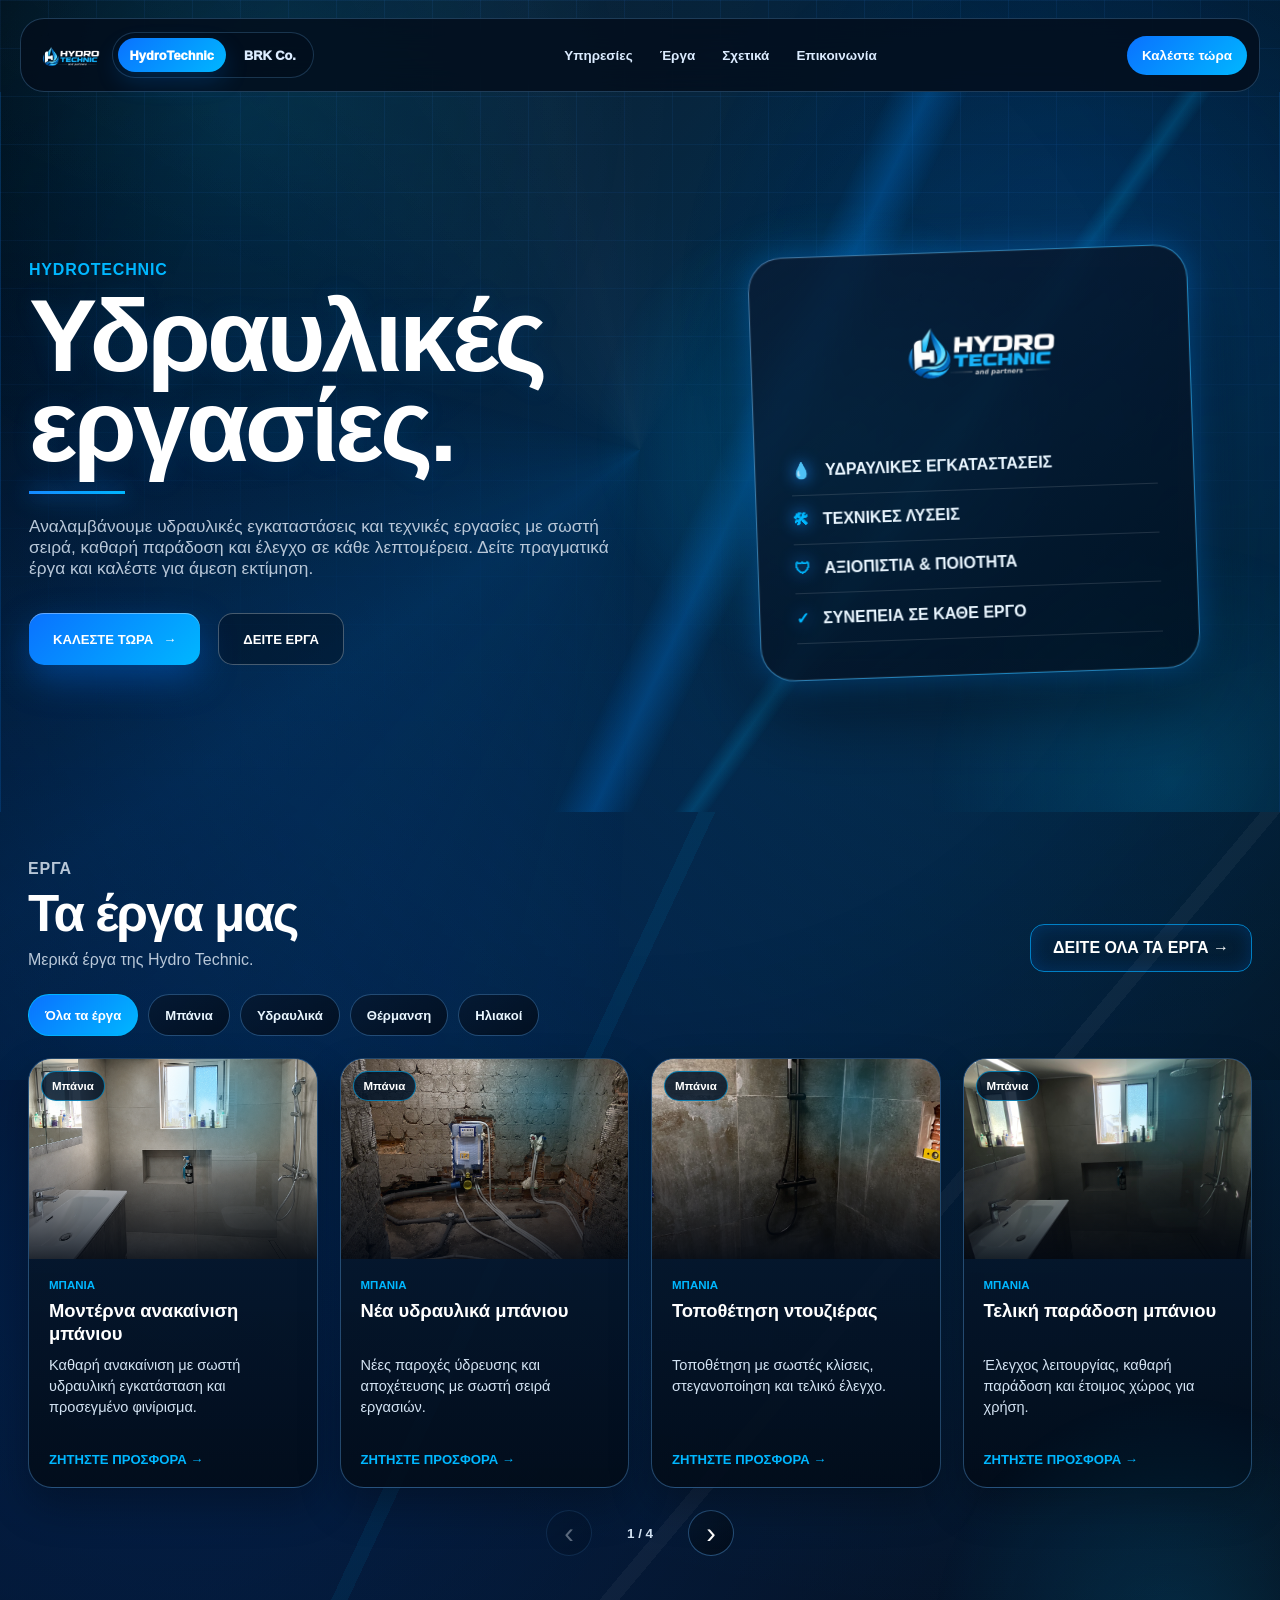
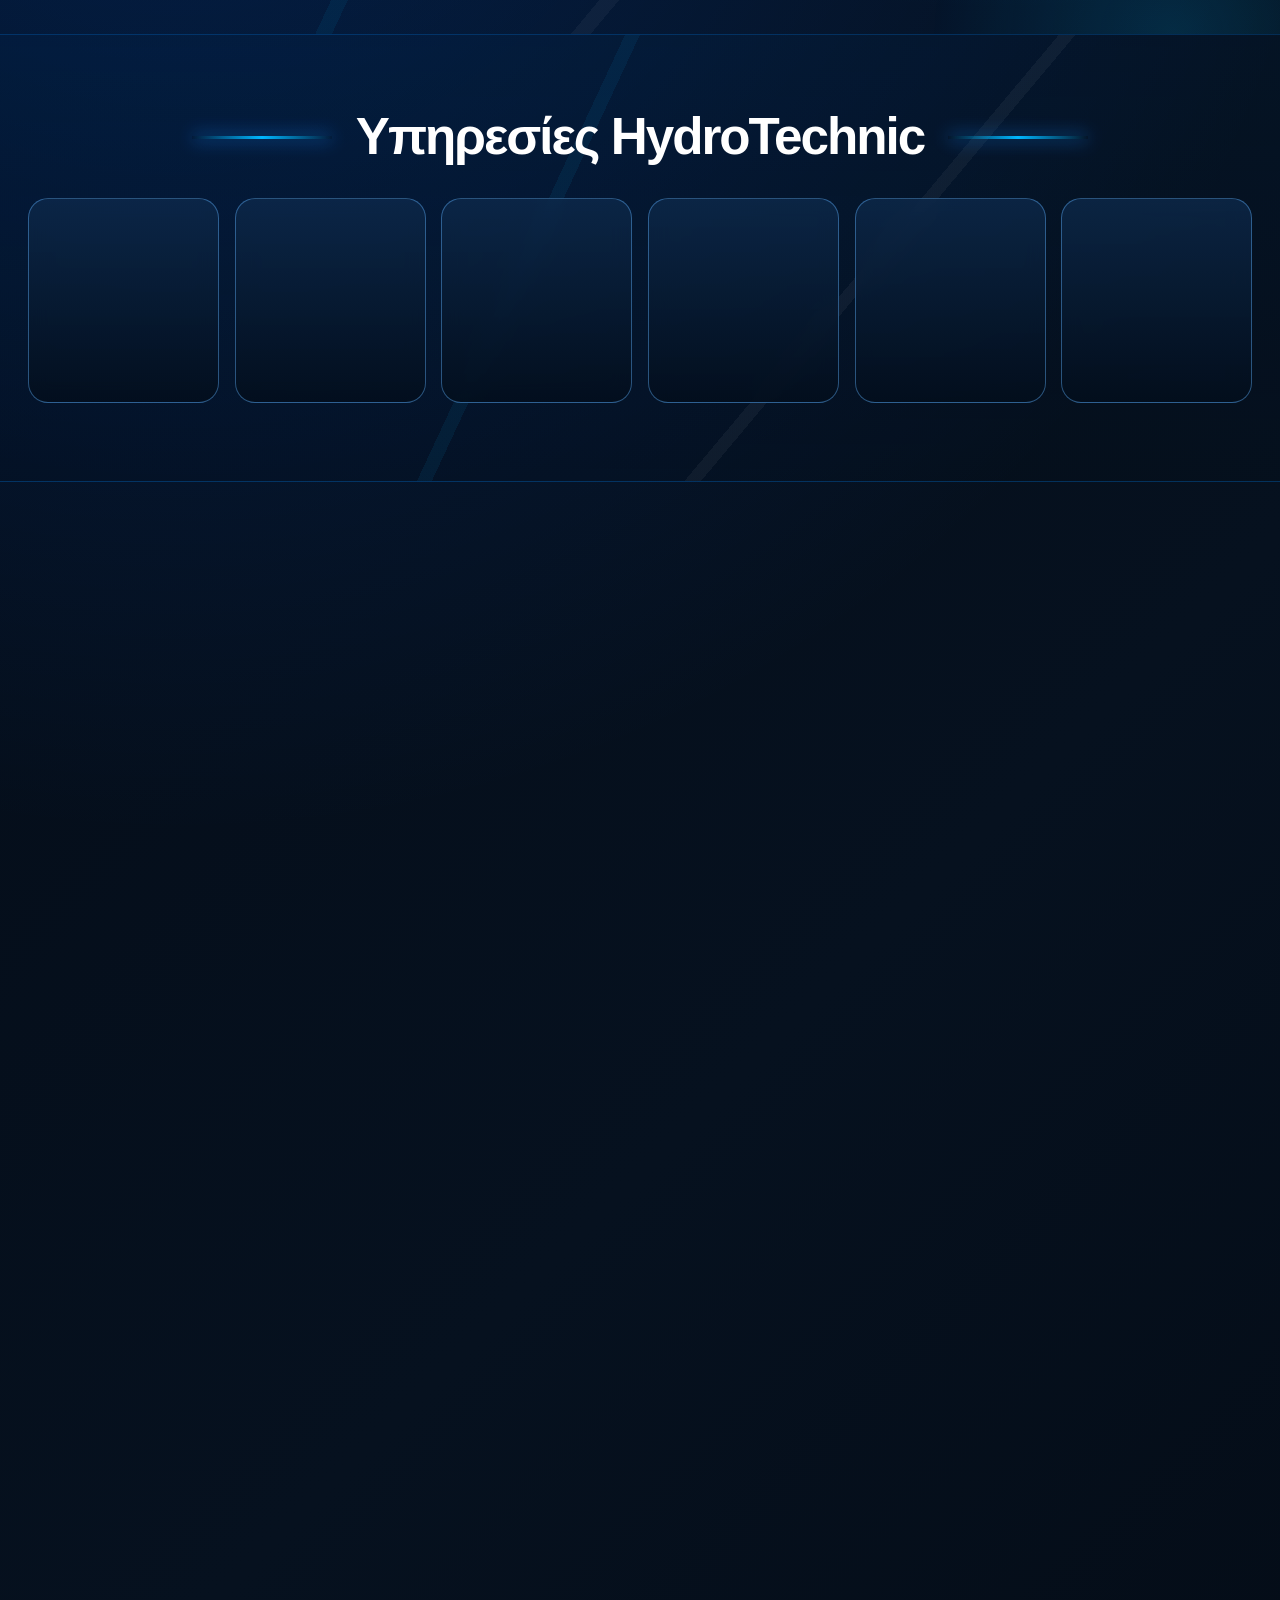
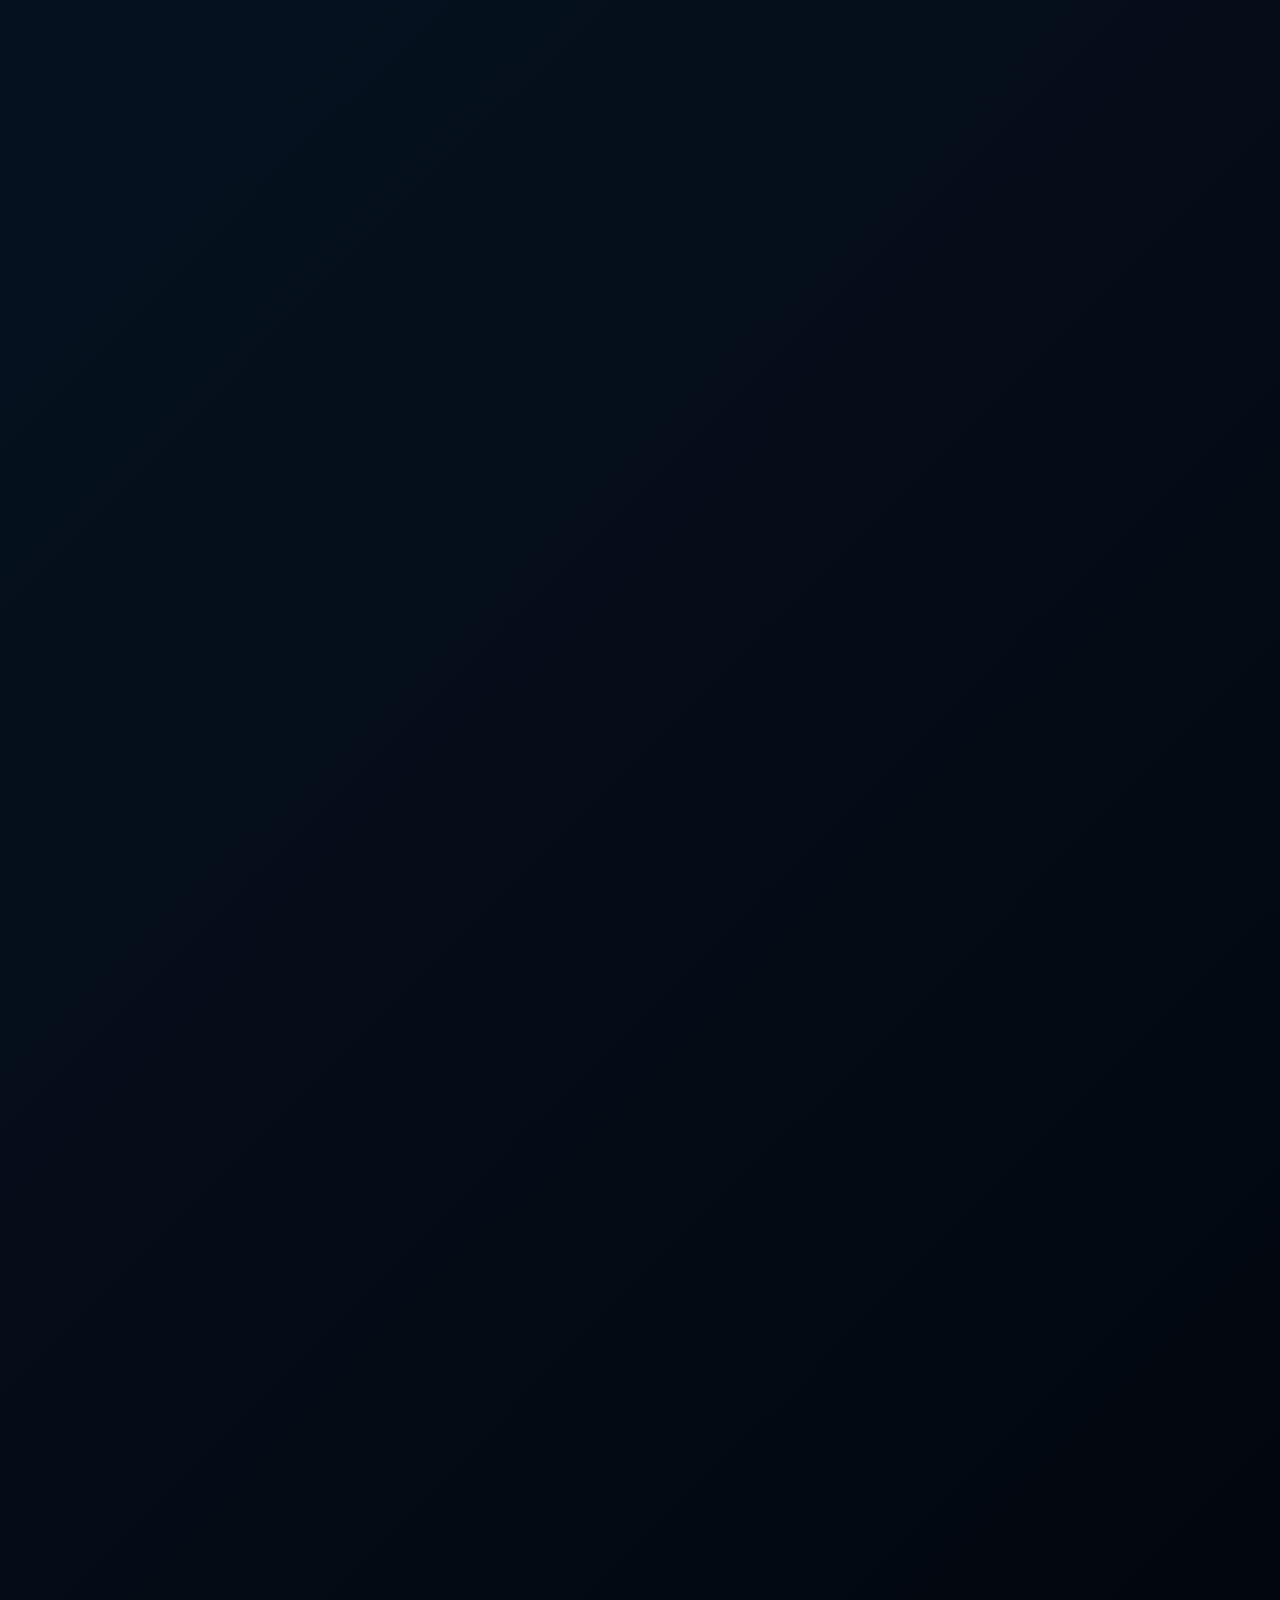
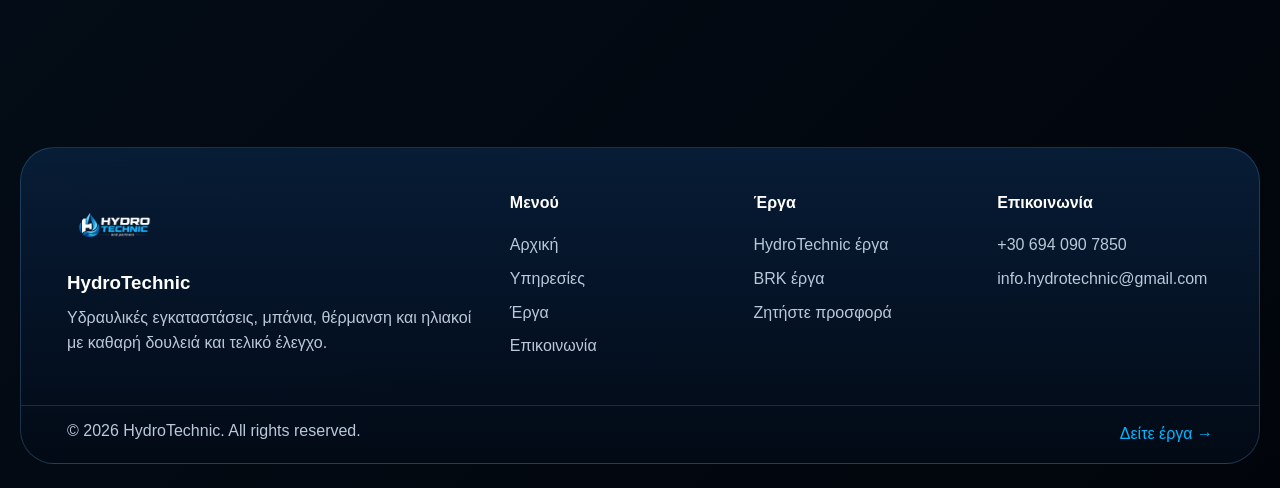
==== index.html @ ca029d76 "Update index.html" ====
<!DOCTYPE html>
<html lang="el">
<head>
  <meta charset="UTF-8" />
  <meta name="viewport" content="width=device-width, initial-scale=1.0" />
  <meta name="theme-color" content="#020812" />
  <title>HydroTechnic</title>
  <meta name="description" content="HydroTechnic - επαγγελματικές υδραυλικές εργασίες, ανακαινίσεις μπάνιου, θέρμανση και ηλιακοί με καθαρή δουλειά, συνέπεια και άμεση επικοινωνία." />
  <link rel="preload" href="assets/hydrotechnic-logo-transparent.png" as="image" />
  <link rel="preload" href="assets/brk-construction-logo-transparent.png" as="image" />
  <link rel="stylesheet" href="styles.css" />
</head>
<body>

  <a href="#home" class="skip-link">Μετάβαση στο περιεχόμενο</a>

  <header class="clean-header">
    <div class="brand-duo" aria-label="Επιλογή εταιρείας">
      <img src="assets/hydrotechnic-logo-transparent.png" alt="HydroTechnic logo" />
      <div class="brand-duo-options">
        <a class="brand-duo-option active" href="index.html#home">HydroTechnic</a>
        <a class="brand-duo-option" href="brk.html#brk-home">BRK Co.</a>
      </div>
    </div>
    <button class="clean-burger" type="button" aria-label="Άνοιγμα μενού" aria-expanded="false">
      <span></span>
      <span></span>
      <span></span>
    </button>
    <nav class="clean-nav">
      <a href="index.html#services">Υπηρεσίες</a>
      <a href="hydrotechnic-projects.html">Έργα</a>
      <a href="index.html#about">Σχετικά</a>
      <a href="index.html#contact">Επικοινωνία</a>
    </nav>
    <a class="clean-call" href="tel:+306940907850">Καλέστε τώρα</a>
  </header>

  <main>

    <section id="home" class="hero section-shell reveal">
      <div class="hero-bg-lines"></div>
      <div class="hero-left">
        <p class="small-title">HYDROTECHNIC</p>
        <h1>Υδραυλικές εργασίες.</h1>
        <div class="blue-line"></div>
        <p class="hero-text">
          Αναλαμβάνουμε υδραυλικές εγκαταστάσεις και τεχνικές εργασίες με σωστή σειρά, καθαρή παράδοση και έλεγχο σε κάθε λεπτομέρεια.
          Δείτε πραγματικά έργα και καλέστε για άμεση εκτίμηση.
        </p>

        <div class="hero-actions">
          <a href="tel:+306940907850" class="btn primary">Καλέστε τώρα <span>→</span></a>
          <a href="#projects" class="btn secondary">Δείτε έργα</a>
        </div>
      </div>

      <div class="hero-right">
        <div class="glass-card hero-card tilt">
          <img src="assets/hydrotechnic-logo-transparent.png" alt="HydroTechnic logo" />
          <ul>
            <li><span>💧</span> Υδραυλικές εγκαταστάσεις</li>
            <li><span>🛠</span> Τεχνικές λύσεις</li>
            <li><span>🛡</span> Αξιοπιστία & ποιότητα</li>
            <li><span>✓</span> Συνέπεια σε κάθε έργο</li>
          </ul>
        </div>
      </div>
    </section>

    <section id="projects" class="projects section-shell reveal">
<div class="clean-projects" data-mode="home">
      <div class="section-head">
        <div>
          <p class="small-title">ΕΡΓΑ</p>
          <h2>Τα έργα μας</h2>
          <p>Μερικά έργα της Hydro Technic.</p>
        </div>
        <a href="hydrotechnic-projects.html" class="outline-btn">Δείτε όλα τα έργα →</a>
      </div>
      <div class="clean-filters"><button class="clean-filter active" type="button" data-filter="all">Όλα τα έργα</button>
<button class="clean-filter" type="button" data-filter="bathrooms">Μπάνια</button>
<button class="clean-filter" type="button" data-filter="plumbing">Υδραυλικά</button>
<button class="clean-filter" type="button" data-filter="heating">Θέρμανση</button>
<button class="clean-filter" type="button" data-filter="solar">Ηλιακοί</button></div>
      <div class="clean-grid clean-home-grid">
        <article class="clean-card" data-category="bathrooms">
      <div class="clean-img bathroom">
              <img src="hdbu7.png" alt="Μπάνια έργο 1" loading="lazy" onerror="this.remove();">
              <span>Μπάνια</span>
            </div>
      <div class="clean-card-body">
        <p>Μπάνια</p>
        <h3>Μοντέρνα ανακαίνιση μπάνιου</h3>
        <span>Καθαρή ανακαίνιση με σωστή υδραυλική εγκατάσταση και προσεγμένο φινίρισμα.</span>
        <a href="index.html#contact">Ζητήστε προσφορά →</a>
      </div>
    </article>
<article class="clean-card" data-category="bathrooms">
      <div class="clean-img bathroom">
              <img src="IMG_8660.png" alt="Μπάνια έργο 2" loading="lazy" onerror="this.remove();">
              <span>Μπάνια</span>
            </div>
      <div class="clean-card-body">
        <p>Μπάνια</p>
        <h3>Νέα υδραυλικά μπάνιου</h3>
        <span>Νέες παροχές ύδρευσης και αποχέτευσης με σωστή σειρά εργασιών.</span>
        <a href="index.html#contact">Ζητήστε προσφορά →</a>
      </div>
    </article>
<article class="clean-card" data-category="bathrooms">
      <div class="clean-img bathroom">
              <img src="IMG_8923.png" alt="Μπάνια έργο 3" loading="lazy" onerror="this.remove();">
              <span>Μπάνια</span>
            </div>
      <div class="clean-card-body">
        <p>Μπάνια</p>
        <h3>Τοποθέτηση ντουζιέρας</h3>
        <span>Τοποθέτηση με σωστές κλίσεις, στεγανοποίηση και τελικό έλεγχο.</span>
        <a href="index.html#contact">Ζητήστε προσφορά →</a>
      </div>
    </article>
<article class="clean-card" data-category="bathrooms">
      <div class="clean-img bathroom">
              <img src="IMG_7709 (1).png" alt="Μπάνια έργο 4" loading="lazy" onerror="this.remove();">
              <span>Μπάνια</span>
            </div>
      <div class="clean-card-body">
        <p>Μπάνια</p>
        <h3>Τελική παράδοση μπάνιου</h3>
        <span>Έλεγχος λειτουργίας, καθαρή παράδοση και έτοιμος χώρος για χρήση.</span>
        <a href="index.html#contact">Ζητήστε προσφορά →</a>
      </div>
    </article>
<article class="clean-card" data-category="plumbing">
      <div class="clean-img pipes">
              <img src="pinaka1.png" alt="Υδραυλικά έργο 1" loading="lazy" onerror="this.remove();">
              <span>Υδραυλικά</span>
            </div>
      <div class="clean-card-body">
        <p>Υδραυλικά</p>
        <h3>Πίνακας ύδρευσης</h3>
        <span>Οργανωμένος πίνακας για εύκολο έλεγχο και σωστή διανομή.</span>
        <a href="index.html#contact">Ζητήστε προσφορά →</a>
      </div>
    </article>
<article class="clean-card" data-category="plumbing">
      <div class="clean-img pipes">
              <img src="fg.png" alt="Υδραυλικά έργο 2" loading="lazy" onerror="this.remove();">
              <span>Υδραυλικά</span>
            </div>
      <div class="clean-card-body">
        <p>Υδραυλικά</p>
        <h3>Εγκατάσταση δικτύου ύδρευσης</h3>
        <span>Πλήρες δίκτυο ύδρευσης με καθαρές διαδρομές και έλεγχο στεγανότητας.</span>
        <a href="index.html#contact">Ζητήστε προσφορά →</a>
      </div>
    </article>
<article class="clean-card" data-category="plumbing">
      <div class="clean-img pipes">
              <img src="IMG_5382.png" alt="Υδραυλικά έργο 3" loading="lazy" onerror="this.remove();">
              <span>Υδραυλικά</span>
            </div>
      <div class="clean-card-body">
        <p>Υδραυλικά</p>
        <h3>Νέα παροχή κουζίνας</h3>
        <span>Νέα παροχή νερού και αποχέτευσης για κουζίνα.</span>
        <a href="index.html#contact">Ζητήστε προσφορά →</a>
      </div>
    </article>
<article class="clean-card" data-category="plumbing">
      <div class="clean-img pipes">
              <img src="IMG_3095.jpeg" alt="Υδραυλικά έργο 4" loading="lazy" onerror="this.remove();">
              <span>Υδραυλικά</span>
            </div>
      <div class="clean-card-body">
        <p>Υδραυλικά</p>
        <h3>Συλλέκτης ύδρευσης</h3>
        <span>Τοποθέτηση συλλέκτη για καλύτερη οργάνωση γραμμών.</span>
        <a href="index.html#contact">Ζητήστε προσφορά →</a>
      </div>
    </article>
<article class="clean-card" data-category="heating">
      <div class="clean-img heating">
              <img src="kalorifer.png" alt="Θέρμανση έργο 1" loading="lazy" onerror="this.remove();">
              <span>Θέρμανση</span>
            </div>
      <div class="clean-card-body">
        <p>Θέρμανση</p>
        <h3>Εγκατάσταση θέρμανσης</h3>
        <span>Οργάνωση γραμμών θέρμανσης με σωστή πίεση και τελικό έλεγχο.</span>
        <a href="index.html#contact">Ζητήστε προσφορά →</a>
      </div>
    </article>
<article class="clean-card" data-category="heating">
      <div class="clean-img heating">
              <img src="gg.png" alt="Θέρμανση έργο 2" loading="lazy" onerror="this.remove();">
              <span>Θέρμανση</span>
            </div>
      <div class="clean-card-body">
        <p>Θέρμανση</p>
        <h3>Τοποθέτηση καλοριφέρ</h3>
        <span>Τοποθέτηση και σύνδεση σώματος με καθαρή εργασία.</span>
        <a href="index.html#contact">Ζητήστε προσφορά →</a>
      </div>
    </article>
<article class="clean-card" data-category="heating">
      <div class="clean-img heating">
              <img src="IMG_3254.jpg" alt="Θέρμανση έργο 3" loading="lazy" onerror="this.remove();">
              <span>Θέρμανση</span>
            </div>
      <div class="clean-card-body">
        <p>Θέρμανση</p>
        <h3>Έλεγχος κυκλώματος θέρμανσης</h3>
        <span>Έλεγχος πίεσης και λειτουργίας για καλύτερη απόδοση.</span>
        <a href="index.html#contact">Ζητήστε προσφορά →</a>
      </div>
    </article>
<article class="clean-card" data-category="heating">
      <div class="clean-img heating">
              <img src="IMG_3093.png" alt="Θέρμανση έργο 4" loading="lazy" onerror="this.remove();">
              <span>Θέρμανση</span>
            </div>
      <div class="clean-card-body">
        <p>Θέρμανση</p>
        <h3>Νέες γραμμές θέρμανσης</h3>
        <span>Νέες γραμμές θέρμανσης με σωστή διαδρομή και ασφάλεια.</span>
        <a href="index.html#contact">Ζητήστε προσφορά →</a>
      </div>
    </article>
<article class="clean-card" data-category="solar">
      <div class="clean-img solar">
              <img src="IMG_8885.png" alt="Ηλιακοί έργο 1" loading="lazy" onerror="this.remove();">
              <span>Ηλιακοί</span>
            </div>
      <div class="clean-card-body">
        <p>Ηλιακοί</p>
        <h3>Τοποθέτηση ηλιακού</h3>
        <span>Τοποθέτηση ηλιακού θερμοσίφωνα με σωστή σύνδεση και μόνωση.</span>
        <a href="index.html#contact">Ζητήστε προσφορά →</a>
      </div>
    </article>
<article class="clean-card" data-category="solar">
      <div class="clean-img solar">
              <img src="IMG_20260601_122658.png" alt="Ηλιακοί έργο 2" loading="lazy" onerror="this.remove();">
              <span>Ηλιακοί</span>
            </div>
      <div class="clean-card-body">
        <p>Ηλιακοί</p>
        <h3>Σύνδεση ηλιακού θερμοσίφωνα</h3>
        <span>Σύνδεση ζεστού και κρύου νερού με έλεγχο λειτουργίας.</span>
        <a href="index.html#contact">Ζητήστε προσφορά →</a>
      </div>
    </article>
<article class="clean-card" data-category="solar">
      <div class="clean-img solar">
              <img src="173858657217187.jpg" alt="Ηλιακοί έργο 3" loading="lazy" onerror="this.remove();">
              <span>Ηλιακοί</span>
            </div>
      <div class="clean-card-body">
        <p>Ηλιακοί</p>
        <h3>Συντήρηση ηλιακού</h3>
        <span>Συντήρηση, έλεγχος βαλβίδων και σωστή λειτουργία.</span>
        <a href="index.html#contact">Ζητήστε προσφορά →</a>
      </div>
    </article>
<article class="clean-card" data-category="solar">
      <div class="clean-img solar">
              <img src="IMG_8577.png" alt="Ηλιακοί έργο 4" loading="lazy" onerror="this.remove();">
              <span>Ηλιακοί</span>
            </div>
      <div class="clean-card-body">
        <p>Ηλιακοί</p>
        <h3>Μόνωση γραμμών ηλιακού</h3>
        <span>Προστασία σωληνώσεων με μόνωση για καλύτερη απόδοση.</span>
        <a href="index.html#contact">Ζητήστε προσφορά →</a>
      </div>
    </article>
      </div>
      <div class="clean-slider-controls">
        <button class="clean-slide-btn clean-prev" type="button" aria-label="Προηγούμενο έργο">‹</button>
        <span class="clean-slide-status">1 / 1</span>
        <button class="clean-slide-btn clean-next" type="button" aria-label="Επόμενο έργο">›</button>
      </div>
    
      <div class="home-slider-controls">
        <button class="home-slide-btn home-prev" type="button" aria-label="Προηγούμενα έργα">‹</button>
        <span class="home-slide-status">1 / 1</span>
        <button class="home-slide-btn home-next" type="button" aria-label="Επόμενα έργα">›</button>
      </div>
</div>
    </section>

    <section id="services" class="services section-shell reveal">
      <div class="center-head">
        <span></span>
        <h2>Υπηρεσίες HydroTechnic</h2>
        <span></span>
      </div>

      <div class="service-grid">
        <div class="service-card tilt">
          <div class="icon">🚰</div>
          <h3>Υδραυλικές Εγκαταστάσεις</h3>
          <p>Αξιόπιστες λύσεις για κάθε υδραυλική ανάγκη.</p>
        </div>
        <div class="service-card tilt">
          <div class="icon">🚿</div>
          <h3>Ανακαινίσεις Μπάνιου</h3>
          <p>Σύγχρονος σχεδιασμός και λειτουργικότητα.</p>
        </div>
        <div class="service-card tilt">
          <div class="icon">🔧</div>
          <h3>Εγκαταστάσεις Ύδρευσης</h3>
          <p>Ολοκληρωμένα δίκτυα ύδρευσης και πιέσεως.</p>
        </div>
        <div class="service-card tilt">
          <div class="icon">♨</div>
          <h3>Συστήματα Θέρμανσης</h3>
          <p>Αποδοτικά συστήματα για άνεση και οικονομία.</p>
        </div>
        <div class="service-card tilt">
          <div class="icon">☀</div>
          <h3>Ηλιακοί Θερμοσίφωνες</h3>
          <p>Οικονομία ενέργειας και σωστή εγκατάσταση.</p>
        </div>
        <div class="service-card tilt">
          <div class="icon">⚙</div>
          <h3>Τεχνικά Έργα</h3>
          <p>Τεχνικές λύσεις με εμπειρία και τεχνογνωσία.</p>
        </div>
      </div>
    </section>

    <section class="pro-process section-shell reveal">
      <div class="section-head">
        <div>
          <p class="small-title">ΜΕΘΟΔΟΣ HYDROTECHNIC</p>
          <h2>Καθαρή διαδικασία από την αυτοψία μέχρι την παράδοση.</h2>
          <p>Ο πελάτης βλέπει ότι υπάρχει πλάνο, όχι απλά μια πρόχειρη τεχνική εργασία.</p>
        </div>
      </div>

      <div class="pro-steps">
        <article>
          <strong>01</strong>
          <h3>Αυτοψία</h3>
          <p>Έλεγχος χώρου, παροχών, αποχέτευσης, πιέσεων και πραγματικών τεχνικών αναγκών.</p>
        </article>
        <article>
          <strong>02</strong>
          <h3>Πλάνο εργασίας</h3>
          <p>Σειρά εργασιών, υλικά, χρόνος εκτέλεσης και σημεία που θέλουν προσοχή.</p>
        </article>
        <article>
          <strong>03</strong>
          <h3>Εκτέλεση</h3>
          <p>Καθαρή εγκατάσταση με έλεγχο στεγανότητας και σωστή τεχνική εφαρμογή.</p>
        </article>
        <article>
          <strong>04</strong>
          <h3>Παράδοση</h3>
          <p>Τελικός έλεγχος, φωτογραφίες έργου και ξεκάθαρη ενημέρωση στον πελάτη.</p>
        </article>
      </div>
    </section>

    <section class="trust-strip section-shell reveal" aria-label="Πλεονεκτήματα HydroTechnic">
      <div><span>24h</span><p>Άμεση επικοινωνία</p></div>
      <div><span>100%</span><p>Καθαρή παρουσίαση έργου</p></div>
      <div><span>✓</span><p>Έλεγχος πριν την παράδοση</p></div>
      <div><span>PRO</span><p>Επαγγελματική εικόνα</p></div>
    </section>

    <section class="brk-quality section-shell reveal" id="brk-faq">
      <div class="quality-panel">
        <div>
          <p class="small-title">HYDROTECHNIC STANDARD</p>
          <h3>Σωστή υδραυλική εργασία από την πρώτη αυτοψία μέχρι την τελική παράδοση.</h3>
          <p>
            Η Hydrotechnic αναλαμβάνει υδραυλικές εγκαταστάσεις, επισκευές, ανακαινίσεις μπάνιου
            και τεχνικές λύσεις με καθαρή διαδικασία, σωστή επιλογή υλικών και προσεγμένη εκτέλεση.
          </p>
        </div>
  
        <div class="quality-list">
          <span>Αυτοψία χώρου</span>
          <span>Καθαρή τεχνική λύση</span>
          <span>Αξιόπιστα υλικά</span>
          <span>Έλεγχος λειτουργίας</span>
        </div>
        
          </div>
        
          <div class="brk-faq-wrapper">
            <div class="brk-section-head">
              <span>Q&A</span>
              <h2>ΣΥΧΝΕΣ ΕΡΩΤΗΣΕΙΣ</h2>
              <p>
                Βασικές απαντήσεις για υδραυλικές εργασίες, βλάβες, εγκαταστάσεις,
                ανακαινίσεις μπάνιου, θερμοσίφωνες, ηλιακά και προσφορές.
              </p>
            </div>
        <div class="brk-faq-grid">
        
          <details class="brk-faq-item" open>
            <summary>Αναλαμβάνετε υδραυλικές εγκαταστάσεις από την αρχή;</summary>
            <p>
              Ναι, αναλαμβάνουμε ολοκληρωμένες υδραυλικές εγκαταστάσεις σε κατοικίες,
              επαγγελματικούς χώρους και ανακαινίσεις, από τον σχεδιασμό του δικτύου
              μέχρι την τελική σύνδεση και τον έλεγχο λειτουργίας.
            </p>
          </details>
        
          <details class="brk-faq-item">
            <summary>Κάνετε επισκευές σε διαρροές και βλάβες;</summary>
            <p>
              Ναι, αναλαμβάνουμε επισκευές σε διαρροές, σωληνώσεις, μπαταρίες,
              καζανάκια, θερμοσίφωνες και υδραυλικά σημεία που παρουσιάζουν πρόβλημα.
              Πρώτα εντοπίζουμε την αιτία και μετά προτείνουμε τη σωστή λύση.
            </p>
          </details>
        
          <details class="brk-faq-item">
            <summary>Γίνεται πρώτα αυτοψία στον χώρο;</summary>
            <p>
              Ναι. Σε κάθε σοβαρή εργασία γίνεται αυτοψία, ώστε να δούμε την κατάσταση
              των σωληνώσεων, την πρόσβαση, τις ανάγκες του χώρου και τις τεχνικές
              δυσκολίες πριν δοθεί τελική προσφορά.
            </p>
          </details>
        
          <details class="brk-faq-item">
            <summary>Αναλαμβάνετε υδραυλικά σε ανακαινίσεις μπάνιου;</summary>
            <p>
              Ναι, αναλαμβάνουμε τις υδραυλικές εργασίες σε ανακαινίσεις μπάνιου,
              όπως νέες παροχές, αποχετεύσεις, μεταφορές ειδών υγιεινής, εντοιχισμένες
              μπαταρίες, ντουζιέρες, λεκάνες, νιπτήρες και τελικές συνδέσεις.
            </p>
          </details>
        
          <details class="brk-faq-item">
            <summary>Μπορείτε να αλλάξετε θέση σε νιπτήρα, λεκάνη ή ντουζ;</summary>
            <p>
              Ναι, όπου τεχνικά γίνεται, μπορούμε να αλλάξουμε θέση σε νιπτήρα,
              λεκάνη, ντουζιέρα ή μπαταρίες. Πριν προχωρήσει η εργασία, ελέγχουμε
              τις αποχετεύσεις, τις κλίσεις και τις παροχές για να γίνει σωστά.
            </p>
          </details>
        
          <details class="brk-faq-item">
            <summary>Τοποθετείτε ηλιακούς και ηλεκτρικούς θερμοσίφωνες;</summary>
            <p>
              Ναι, αναλαμβάνουμε τοποθέτηση και σύνδεση ηλιακών και ηλεκτρικών
              θερμοσιφώνων, καθώς και αντικατάσταση παλιών εγκαταστάσεων, σωληνώσεων,
              βανών, ασφαλιστικών και μονώσεων όπου χρειάζεται.
            </p>
          </details>
        
          <details class="brk-faq-item">
            <summary>Τι περιλαμβάνει η προσφορά;</summary>
            <p>
              Η προσφορά διαμορφώνεται ανάλογα με την εργασία, τα υλικά, τα εργατικά,
              την πρόσβαση στον χώρο, τον χρόνο εκτέλεσης και τις τεχνικές απαιτήσεις.
              Στόχος είναι να υπάρχει ξεκάθαρη εικόνα πριν ξεκινήσει το έργο.
            </p>
          </details>
        
          <details class="brk-faq-item">
            <summary>Χρησιμοποιείτε επώνυμα και αξιόπιστα υλικά;</summary>
            <p>
              Ναι, χρησιμοποιούμε υλικά κατάλληλα για κάθε εφαρμογή, με έμφαση στην
              αντοχή, την ασφάλεια και τη σωστή λειτουργία της εγκατάστασης σε βάθος χρόνου.
            </p>
          </details>
        
          <details class="brk-faq-item">
            <summary>Πόσο χρόνο χρειάζεται μια υδραυλική εργασία;</summary>
            <p>
              Ο χρόνος εξαρτάται από το είδος και τη δυσκολία της εργασίας. Μια μικρή
              επισκευή μπορεί να ολοκληρωθεί άμεσα, ενώ μια πλήρης εγκατάσταση ή
              ανακαίνιση χρειάζεται σωστή οργάνωση και συγκεκριμένο χρονοδιάγραμμα.
            </p>
          </details>
        
          <details class="brk-faq-item">
            <summary>Μπορείτε να συνεργαστείτε με άλλα συνεργεία;</summary>
            <p>
              Ναι, μπορούμε να συνεργαστούμε με πλακάδες, ηλεκτρολόγους, γυψοσανιδάδες,
              τεχνίτες ανακαινίσεων και μηχανικούς, ώστε οι υδραυλικές εργασίες να
              γίνουν στη σωστή σειρά και χωρίς καθυστερήσεις.
            </p>
          </details>
        
        </div>
      </div>
    </section>

    <section id="about" class="about section-shell reveal">
      <div class="about-card">
        <p class="small-title">ΣΧΕΤΙΚΑ ΜΕ ΤΗ HYDROTECHNIC</p>
        <h2>Σωστή υδραυλική εγκατάσταση, καθαρή δουλειά και αξιόπιστο αποτέλεσμα.</h2><br>
        
        <p>
          Η Hydrotechnic αναλαμβάνει υδραυλικές εργασίες, εγκαταστάσεις, επισκευές και ανακαινίσεις μπάνιου
          σε κατοικίες και επαγγελματικούς χώρους. Δίνουμε έμφαση στη σωστή αυτοψία, στην καθαρή τεχνική λύση,
          στην επιλογή αξιόπιστων υλικών και στην προσεγμένη εκτέλεση κάθε εργασίας.
        </p>
        
        <p>
          Από μια απλή επισκευή μέχρι μια ολοκληρωμένη υδραυλική εγκατάσταση, κάθε έργο οργανώνεται με σειρά,
          έλεγχο και συνέπεια. Στόχος μας είναι ο πελάτης να γνωρίζει τι χρειάζεται να γίνει, πόσο χρόνο θα πάρει
          και τι αποτέλεσμα θα παραλάβει.
        </p>
        
        <p>
          Αναλαμβάνουμε εργασίες όπως δίκτυα ύδρευσης και αποχέτευσης, τοποθετήσεις ειδών υγιεινής,
          θερμοσίφωνες, ηλιακά, μεταφορές παροχών, εντοιχισμένες μπαταρίες και πλήρεις υδραυλικές εργασίες
          σε ανακαινίσεις μπάνιου.
        </p>
          </div>
        </section>
    
        <section id="contact" class="contact section-shell reveal">
          <div>
            <p class="small-title">ΕΠΙΚΟΙΝΩΝΙΑ</p>
            <h3>Θέλετε καθαρή υδραυλική δουλειά χωρίς ταλαιπωρία;</h3>
          </div>
    
          <div class="contact-panel">
            <a href="tel:+306940907850">📞 694 090 7850</a>
            <a href="mailto:info@hydrotechnic.gr">info@hydrotechnic.gr</a>
            <a href="#">📍 Αθήνα, Ελλάδα</a>
            <a class="send-btn" href="mailto:"info.hydrotechnic@gmail.com">Ζητήστε προσφορά →</a>
      </div>
    </section>

  </main>

  

  <script src="script.js" defer></script>
<footer class="clean-footer">
    <div class="clean-footer-inner">
      <div class="clean-footer-brand">
        <img src="assets/hydrotechnic-logo-transparent.png" alt="HydroTechnic logo" />
        <h3>HydroTechnic</h3>
        <p>Υδραυλικές εγκαταστάσεις, μπάνια, θέρμανση και ηλιακοί με καθαρή δουλειά και τελικό έλεγχο.</p>
      </div>
      <div class="clean-footer-col">
        <h4>Μενού</h4>
        <a href="index.html#home">Αρχική</a>
        <a href="index.html#services">Υπηρεσίες</a>
        <a href="hydrotechnic-projects.html">Έργα</a>
        <a href="index.html#contact">Επικοινωνία</a>
      </div>
      <div class="clean-footer-col">
        <h4>Έργα</h4>
        <a href="hydrotechnic-projects.html">HydroTechnic έργα</a>
        <a href="brk-projects.html">BRK έργα</a>
        <a href="index.html#contact">Ζητήστε προσφορά</a>
      </div>
      <div class="clean-footer-col">
        <h4>Επικοινωνία</h4>
        <a href="tel:+306940907850">+30 694 090 7850</a>
        <a href="mailto:info.hydrotechnic@gmail.com">info.hydrotechnic@gmail.com</a>
      </div>
    </div>
    <div class="clean-footer-bottom">
      <span>© 2026 HydroTechnic. All rights reserved.</span>
      <a href="hydrotechnic-projects.html">Δείτε έργα →</a>
    </div>
  </footer>
  <script src="script.js"></script>
  <script src="projects-clean.js"></script>
  <script src="burger-menu.js"></script>
</body>
</html>
---- styles.css ----
/*
  Project: HydroTechnic / BRK Construction
  File: styles.css
  Purpose: Responsive presentation layer, brand system, layout, effects and accessibility states.
*/

* {
  margin: 0;
  padding: 0;
  box-sizing: border-box;
}

:root{
  --black:#020812;
  --deep:#06111f;
  --blue:#1589ff;
  --blue2:#00b7ff;
  --white:#ffffff;
  --muted:#b8c7d8;
  --line:rgba(71,160,255,.32);
  --glass:rgba(8,24,45,.72);
}

html{scroll-behavior:smooth}

body{
  font-family: Arial, Helvetica, sans-serif;
  color:var(--white);
  background:
    radial-gradient(circle at 78% 8%, rgba(0,153,255,.26), transparent 24%),
    radial-gradient(circle at 14% 24%, rgba(0,103,255,.22), transparent 28%),
    linear-gradient(135deg,#020812,#06111f 52%,#01050b);
  min-height:100vh;
  overflow-x:hidden;
}

body::before{
  content:"";
  position:fixed;
  inset:0;
  background-image:
    linear-gradient(rgba(43,139,255,.075) 1px, transparent 1px),
    linear-gradient(90deg, rgba(43,139,255,.075) 1px, transparent 1px);
  background-size:48px 48px;
  mask-image:linear-gradient(to bottom, #000, transparent 88%);
  pointer-events:none;
  z-index:-3;
}

body::after{
  content:"";
  position:fixed;
  inset:-20%;
  background:
    conic-gradient(from 120deg at 50% 50%, transparent, rgba(0,140,255,.10), transparent 33%),
    radial-gradient(circle, transparent 45%, rgba(0,0,0,.32));
  animation: rotateGlow 20s linear infinite;
  pointer-events:none;
  z-index:-2;
}

.noise{
  position:fixed;
  inset:0;
  opacity:.22;
  pointer-events:none;
  z-index:-1;
  background-image:url("data:image/svg+xml,%3Csvg viewBox='0 0 260 260' xmlns='http://www.w3.org/2000/svg'%3E%3Cfilter id='n'%3E%3CfeTurbulence type='fractalNoise' baseFrequency='.8' numOctaves='3' stitchTiles='stitch'/%3E%3C/filter%3E%3Crect width='100%25' height='100%25' filter='url(%23n)' opacity='.35'/%3E%3C/svg%3E");
}

.cursor-glow{
  position:fixed;
  width:360px;
  height:360px;
  border-radius:50%;
  background:radial-gradient(circle, rgba(0,145,255,.16), transparent 65%);
  transform:translate(-50%,-50%);
  pointer-events:none;
  z-index:1;
  mix-blend-mode:screen;
}

a{color:inherit;text-decoration:none}

.header{
  position:sticky;
  top:0;
  z-index:100;
  border-bottom:1px solid var(--line);
  background:rgba(2,8,18,.72);
  backdrop-filter:blur(18px);
}

.nav{
  max-width:1280px;
  margin:auto;
  height:92px;
  padding:0 28px;
  display:flex;
  align-items:center;
  justify-content:space-between;
}

.brand img{
  height:64px;
  width:auto;
  object-fit:contain;
  filter:drop-shadow(0 0 16px rgba(0,157,255,.35));
}

.nav-menu{
  display:flex;
  gap:28px;
  align-items:center;
  list-style:none;
  text-transform:uppercase;
  font-size:.82rem;
  font-weight:800;
  letter-spacing:.4px;
}

.nav-menu a{
  color:#e8f3ff;
  opacity:.86;
  position:relative;
  transition:.25s ease;
}

.nav-menu a::after{
  content:"";
  position:absolute;
  height:3px;
  width:0;
  left:0;
  bottom:-16px;
  background:linear-gradient(90deg,var(--blue),var(--blue2));
  box-shadow:0 0 18px var(--blue);
  transition:.25s ease;
}

.nav-menu a:hover,
.nav-menu a.active{color:var(--blue2); opacity:1}

.nav-menu a:hover::after,
.nav-menu a.active::after{width:100%}

.menu-btn{
  display:none;
  background:none;
  border:0;
  cursor:pointer;
}

.menu-btn span{
  display:block;
  width:28px;
  height:2px;
  background:#fff;
  margin:6px 0;
}

.section-shell{
  max-width:1280px;
  margin:auto;
  padding-left:28px;
  padding-right:28px;
}

.hero{
  min-height:720px;
  padding-top:92px;
  padding-bottom:70px;
  display:grid;
  grid-template-columns:1.05fr .95fr;
  gap:56px;
  align-items:center;
  position:relative;
  border-left:1px solid rgba(21,137,255,.18);
  border-right:1px solid rgba(21,137,255,.18);
}

.hero-bg-lines{
  position:absolute;
  inset:0;
  pointer-events:none;
  background:
    radial-gradient(circle at 65% 48%, rgba(0,183,255,.24), transparent 26%),
    linear-gradient(115deg, transparent 55%, rgba(0,140,255,.26), transparent 60%),
    linear-gradient(125deg, transparent 66%, rgba(0,183,255,.18), transparent 68%);
}

.hero-bg-lines::after{
  content:"";
  position:absolute;
  right:2%;
  top:18%;
  width:44%;
  height:58%;
  background:
    radial-gradient(circle at 20% 60%, rgba(0,183,255,.55), transparent 2%),
    radial-gradient(circle at 44% 42%, rgba(255,255,255,.45), transparent 1%),
    radial-gradient(circle at 75% 48%, rgba(0,183,255,.38), transparent 1.5%);
  filter:blur(.2px);
  opacity:.8;
}

.small-title{
  color:var(--blue2);
  text-transform:uppercase;
  font-weight:900;
  letter-spacing:.8px;
  margin-bottom:12px;
}

.hero h1{
  font-size:clamp(3.5rem,8vw,6.9rem);
  line-height:.88;
  letter-spacing:-4px;
  text-shadow:0 0 26px rgba(0,136,255,.12);
}

.hero h2{
  font-size:clamp(1.3rem,2.2vw,2rem);
  margin-top:20px;
  color:#f3f8ff;
}

.blue-line{
  height:3px;
  width:96px;
  margin:20px 0 22px;
  background:linear-gradient(90deg,var(--blue),var(--blue2));
  box-shadow:0 0 22px var(--blue);
}

.hero-text{
  max-width:630px;
  color:var(--muted);
  font-size:1.08rem;
}

.hero-actions{
  display:flex;
  gap:18px;
  flex-wrap:wrap;
  margin-top:34px;
}

.btn{
  min-height:52px;
  padding:0 24px;
  border-radius:15px;
  display:inline-flex;
  align-items:center;
  justify-content:center;
  gap:10px;
  font-weight:900;
  text-transform:uppercase;
  font-size:.82rem;
  transition:.28s ease;
}

.primary{
  background:linear-gradient(135deg,#0a72ff,#00b7ff);
  box-shadow:0 14px 36px rgba(0,120,255,.35), inset 0 1px 0 rgba(255,255,255,.36);
}

.secondary{
  border:1px solid rgba(255,255,255,.28);
  background:rgba(1,12,26,.42);
}

.btn:hover{
  transform:translateY(-4px);
  filter:brightness(1.12);
}

.hero-right{
  display:flex;
  justify-content:center;
  perspective:1000px;
}

.glass-card{
  background:linear-gradient(145deg, rgba(8,26,50,.84), rgba(0,8,18,.68));
  border:1px solid rgba(99,181,255,.45);
  box-shadow:
    0 0 0 1px rgba(255,255,255,.05) inset,
    0 0 34px rgba(0,140,255,.38),
    0 30px 80px rgba(0,0,0,.52);
  backdrop-filter:blur(18px);
}

.hero-card{
  width:min(440px,100%);
  min-height:360px;
  border-radius:34px;
  padding:36px;
  transform:rotate(-2deg);
  animation: float 5.5s ease-in-out infinite;
}

.hero-card img{
  width:100%;
  max-height:120px;
  object-fit:contain;
  margin-bottom:28px;
}

.hero-card li{
  list-style:none;
  display:flex;
  align-items:center;
  gap:14px;
  padding:15px 0;
  border-bottom:1px solid rgba(255,255,255,.12);
  text-transform:uppercase;
  font-weight:800;
  color:#eaf6ff;
}

.hero-card li span{
  color:var(--blue2);
  filter:drop-shadow(0 0 8px var(--blue));
}

.section-head{
  display:flex;
  align-items:end;
  justify-content:space-between;
  gap:22px;
  margin-bottom:34px;
}

.section-head h2,
.center-head h2,
.brk-info h2,
.about h2,
.contact h2{
  font-size:clamp(2.1rem,4vw,4rem);
  line-height:.95;
  letter-spacing:-2px;
}

.section-head p{
  color:var(--muted);
  margin-top:8px;
}

.outline-btn{
  border:1px solid rgba(0,168,255,.7);
  box-shadow:0 0 18px rgba(0,120,255,.2) inset;
  color:#fff;
  padding:14px 22px;
  border-radius:14px;
  font-weight:900;
  text-transform:uppercase;
  white-space:nowrap;
  transition:.25s ease;
}

.outline-btn:hover{
  background:rgba(0,132,255,.16);
  transform:translateY(-3px);
}

.projects{
  padding-top:40px;
  padding-bottom:78px;
}

.project-grid{
  display:grid;
  grid-template-columns:repeat(4,1fr);
  gap:22px;
}

.project-card{
  border:1px solid rgba(99,181,255,.34);
  border-radius:18px;
  overflow:hidden;
  background:linear-gradient(180deg, rgba(8,31,58,.88), rgba(2,12,25,.92));
  box-shadow:0 18px 40px rgba(0,0,0,.28);
  transition:.28s ease;
}

.project-card:hover{
  transform:translateY(-9px);
  box-shadow:0 0 26px rgba(0,132,255,.28), 0 22px 60px rgba(0,0,0,.42);
  border-color:rgba(0,183,255,.8);
}

.project-img{
  height:180px;
  position:relative;
  background-size:cover;
  background-position:center;
  overflow:hidden;
}

.project-img::before{
  content:"";
  position:absolute;
  inset:0;
  background:
    linear-gradient(to bottom, transparent 45%, rgba(2,8,18,.85)),
    radial-gradient(circle at 70% 20%, rgba(0,183,255,.3), transparent 30%);
}

.pipes{
  background-image:
    linear-gradient(120deg,rgba(0,0,0,.1),rgba(0,0,0,.55)),
    repeating-linear-gradient(90deg,#8c9aa6 0 10px,#2c3741 10px 18px,#afb8c0 18px 28px);
}

.bathroom{
  background-image:
    linear-gradient(120deg,rgba(0,0,0,.15),rgba(0,0,0,.58)),
    linear-gradient(135deg,#d9d9d9,#646b72 38%,#1d252c 39%,#cfd4d8 70%,#38424c);
}

.heating{
  background-image:
    linear-gradient(120deg,rgba(0,0,0,.1),rgba(0,0,0,.55)),
    repeating-linear-gradient(90deg,#335d8a 0 14px,#d33b28 14px 20px,#a9b6c3 20px 32px);
}

.solar{
  background-image:
    linear-gradient(120deg,rgba(0,0,0,.1),rgba(0,0,0,.55)),
    linear-gradient(135deg,#9dc9ef 0 32%,#102c48 33% 70%,#a5b4c2 71%);
}

.date{
  position:absolute;
  top:12px;
  left:12px;
  z-index:2;
  background:rgba(3,20,40,.86);
  border:1px solid rgba(0,183,255,.58);
  border-radius:10px;
  padding:8px 10px;
  text-align:center;
  font-weight:900;
  font-size:.78rem;
  line-height:1.15;
  box-shadow:0 0 16px rgba(0,132,255,.3);
}

.project-content{
  padding:18px;
}

.project-content p{
  color:var(--blue2);
  text-transform:uppercase;
  font-size:.72rem;
  font-weight:900;
  margin-bottom:8px;
}

.project-content h3{
  font-size:1.15rem;
  margin-bottom:10px;
}

.project-content span{
  display:block;
  color:#d3e3f3;
  font-size:.9rem;
  min-height:66px;
}

.project-content a{
  display:inline-block;
  margin-top:14px;
  color:var(--blue2);
  font-weight:900;
  text-transform:uppercase;
  font-size:.82rem;
}

.services{
  padding-top:78px;
  padding-bottom:78px;
  border-top:1px solid rgba(0,137,255,.25);
  border-bottom:1px solid rgba(0,137,255,.25);
  background:linear-gradient(180deg, rgba(0,48,95,.12), rgba(0,0,0,.05));
}

.center-head{
  display:flex;
  align-items:center;
  justify-content:center;
  gap:24px;
  margin-bottom:36px;
}

.center-head span{
  height:3px;
  width:140px;
  background:linear-gradient(90deg,transparent,var(--blue2),transparent);
  box-shadow:0 0 18px var(--blue);
}

.service-grid{
  display:grid;
  grid-template-columns:repeat(6,1fr);
  gap:16px;
}

.service-card{
  min-height:205px;
  padding:24px 18px;
  border:1px solid rgba(96,180,255,.42);
  border-radius:20px;
  background:linear-gradient(180deg, rgba(14,42,76,.76), rgba(3,14,28,.86));
  text-align:center;
  position:relative;
  overflow:hidden;
  transition:.25s ease;
}

.service-card::before{
  content:"";
  position:absolute;
  inset:-1px;
  background:linear-gradient(120deg, transparent, rgba(0,183,255,.22), transparent);
  transform:translateX(-100%);
  transition:.7s ease;
}

.service-card:hover::before{transform:translateX(100%)}
.service-card:hover{transform:translateY(-7px); border-color:var(--blue2)}

.icon{
  font-size:2.8rem;
  color:var(--blue2);
  filter:drop-shadow(0 0 12px rgba(0,153,255,.55));
  margin-bottom:14px;
}

.service-card h3{
  font-size:1rem;
  margin-bottom:10px;
}

.service-card p{
  color:var(--muted);
  font-size:.88rem;
}

.brk{
  padding-top:76px;
  padding-bottom:76px;
  display:grid;
  grid-template-columns:.9fr 1fr .9fr;
  gap:34px;
  align-items:center;
  border-bottom:1px solid rgba(0,137,255,.25);
  position:relative;
}

.brk::before{
  content:"";
  position:absolute;
  inset:10% 0;
  background:linear-gradient(115deg, transparent, rgba(0,153,255,.14), transparent);
  pointer-events:none;
}

.brk-logo-box{
  border-right:1px solid rgba(120,190,255,.2);
  padding-right:28px;
}

.brk-logo-box img{
  width:100%;
  filter:drop-shadow(0 0 24px rgba(0,137,255,.22));
}

.brk-info p{
  color:var(--muted);
  margin-top:18px;
  max-width:560px;
}

.brk-features{
  display:grid;
  grid-template-columns:repeat(3,1fr);
  gap:12px;
  margin-top:28px;
}

.brk-features div{
  border:1px solid rgba(96,180,255,.28);
  border-radius:16px;
  background:rgba(4,20,38,.6);
  padding:16px;
}

.brk-features strong{
  display:block;
  color:#fff;
  margin-bottom:8px;
}

.brk-features span{
  color:var(--muted);
  font-size:.86rem;
}

.building-frame{
  min-height:330px;
  border:1px solid rgba(0,183,255,.5);
  border-radius:28px;
  background:
    linear-gradient(135deg, rgba(0,153,255,.24), transparent 42%),
    radial-gradient(circle at 70% 30%, rgba(0,183,255,.28), transparent 24%),
    rgba(4,17,35,.72);
  box-shadow:0 0 36px rgba(0,137,255,.25);
  display:flex;
  align-items:center;
  justify-content:center;
  transform:skew(-4deg);
}

.house-shape{
  width:68%;
  height:190px;
  background:
    linear-gradient(90deg,#102238 0 35%,#dce8f5 35% 38%,#142b43 38% 70%,#06111f 70%),
    linear-gradient(135deg, transparent 0 45%, #fff 46% 48%, transparent 49%);
  clip-path:polygon(0 45%,35% 14%,35% 0,49% 0,49% 3%,100% 45%,100% 100%,0 100%);
  box-shadow:0 0 40px rgba(0,137,255,.35);
  transform:skew(4deg);
}

.about{
  padding-top:76px;
  padding-bottom:76px;
}

.about-card{
  border:1px solid rgba(96,180,255,.32);
  border-radius:28px;
  padding:42px;
  background:
    linear-gradient(135deg, rgba(11,41,75,.74), rgba(3,13,27,.84)),
    radial-gradient(circle at 85% 20%, rgba(0,183,255,.24), transparent 30%);
  box-shadow:0 24px 80px rgba(0,0,0,.28);
}

.about-card p:last-child{
  color:var(--muted);
  max-width:850px;
  margin-top:18px;
}

.contact{
  padding-top:58px;
  padding-bottom:58px;
  display:grid;
  grid-template-columns:.8fr 1.2fr;
  gap:32px;
  align-items:center;
}

.contact-panel{
  display:grid;
  grid-template-columns:repeat(4,1fr);
  gap:12px;
  border:1px solid rgba(96,180,255,.36);
  border-radius:24px;
  padding:18px;
  background:rgba(6,22,42,.72);
  box-shadow:0 0 28px rgba(0,137,255,.18);
}

.contact-panel a{
  display:flex;
  align-items:center;
  justify-content:center;
  text-align:center;
  min-height:64px;
  border-right:1px solid rgba(255,255,255,.10);
  color:#eaf6ff;
  font-weight:800;
  font-size:.9rem;
}

.contact-panel a:last-child{border-right:0}

.send-btn{
  background:linear-gradient(135deg,#0a72ff,#00b7ff);
  border-radius:14px;
  box-shadow:0 10px 30px rgba(0,120,255,.28);
}

.footer{
  padding-top:42px;
  padding-bottom:42px;
  border-top:1px solid rgba(0,137,255,.25);
  display:grid;
  grid-template-columns:1.2fr .7fr .7fr 1fr;
  gap:34px;
  color:var(--muted);
}

.footer img{
  width:180px;
  margin-bottom:14px;
}

.footer h4{
  color:#fff;
  margin-bottom:12px;
  text-transform:uppercase;
}

.footer a{
  display:block;
  margin:7px 0;
  color:var(--muted);
}

.footer a:hover{color:var(--blue2)}

.reveal{
  opacity:0;
  transform:translateY(32px);
  transition:opacity .8s ease, transform .8s ease;
}

.reveal.visible{
  opacity:1;
  transform:translateY(0);
}

@keyframes float{
  0%,100%{transform:translateY(0) rotate(-2deg)}
  50%{transform:translateY(-14px) rotate(-1deg)}
}

@keyframes rotateGlow{
  from{transform:rotate(0deg)}
  to{transform:rotate(360deg)}
}

@media(max-width:1100px){
  .project-grid{grid-template-columns:repeat(2,1fr)}
  .service-grid{grid-template-columns:repeat(3,1fr)}
  .brk{grid-template-columns:1fr}
  .brk-logo-box{border-right:0;padding-right:0}
  .contact{grid-template-columns:1fr}
  .contact-panel{grid-template-columns:repeat(2,1fr)}
}

@media(max-width:760px){
  .nav{height:82px}
  .brand img{height:54px}
  .menu-btn{display:block}
  .nav-menu{
    display:none;
    position:absolute;
    top:82px;
    left:16px;
    right:16px;
    flex-direction:column;
    align-items:flex-start;
    padding:22px;
    border:1px solid rgba(96,180,255,.38);
    border-radius:18px;
    background:rgba(2,8,18,.96);
  }
  .nav-menu.open{display:flex}
  .hero{grid-template-columns:1fr; min-height:auto; padding-top:58px}
  .section-head{align-items:flex-start; flex-direction:column}
  .project-grid,.service-grid,.contact-panel,.footer{grid-template-columns:1fr}
  .center-head span{width:62px}
  .contact-panel a{border-right:0;border-bottom:1px solid rgba(255,255,255,.1)}
  .contact-panel a:last-child{border-bottom:0}
}

/* BRK teaser on homepage */
.brk-teaser {
  padding-top: 76px;
  padding-bottom: 76px;
  border-bottom: 1px solid rgba(0,137,255,.25);
}

.brk-teaser-card {
  display: grid;
  grid-template-columns: 1fr auto;
  gap: 28px;
  align-items: center;
  border: 1px solid rgba(96,180,255,.34);
  border-radius: 28px;
  padding: 42px;
  background:
    linear-gradient(135deg, rgba(11,41,75,.74), rgba(3,13,27,.84)),
    radial-gradient(circle at 85% 20%, rgba(0,183,255,.24), transparent 30%);
  box-shadow: 0 24px 80px rgba(0,0,0,.28);
}

.brk-teaser-card h2 {
  font-size: clamp(2rem, 3.5vw, 3.5rem);
  line-height: .98;
  letter-spacing: -2px;
  margin-bottom: 16px;
}

.brk-teaser-card p {
  color: var(--muted);
  max-width: 780px;
}

.brk-hero {
  min-height: 690px;
  padding-top: 90px;
  padding-bottom: 78px;
  display: grid;
  grid-template-columns: 1.05fr .95fr;
  gap: 48px;
  align-items: center;
  position: relative;
}

.brk-hero::before {
  content: "";
  position: absolute;
  inset: 8% 0;
  background:
    radial-gradient(circle at 70% 30%, rgba(0,136,255,.28), transparent 26%),
    linear-gradient(120deg, transparent 40%, rgba(0,183,255,.18), transparent 62%);
  pointer-events: none;
}

.brk-page-logo {
  width: min(520px, 100%);
  margin-bottom: 28px;
  filter: drop-shadow(0 0 26px rgba(0,137,255,.34));
}

.brk-hero h1 {
  font-size: clamp(2.6rem, 5.5vw, 5.8rem);
  line-height: .92;
  letter-spacing: -3px;
  max-width: 830px;
}

.brk-hero-left > p:last-of-type {
  color: var(--muted);
  max-width: 680px;
  font-size: 1.08rem;
  margin-top: 22px;
}

.brk-premium-card {
  min-height: 420px;
  border: 1px solid rgba(96,180,255,.44);
  border-radius: 34px;
  padding: 34px;
  background:
    linear-gradient(145deg, rgba(8,26,50,.84), rgba(0,8,18,.68)),
    radial-gradient(circle at 50% 35%, rgba(0,137,255,.24), transparent 32%);
  box-shadow:
    0 0 0 1px rgba(255,255,255,.05) inset,
    0 0 34px rgba(0,140,255,.38),
    0 30px 80px rgba(0,0,0,.52);
  display: flex;
  flex-direction: column;
  justify-content: flex-end;
  overflow: hidden;
  position: relative;
}

.house-glow {
  position: absolute;
  top: 48px;
  left: 50%;
  transform: translateX(-50%);
  width: 68%;
  height: 210px;
  background:
    linear-gradient(90deg,#102238 0 35%,#dce8f5 35% 38%,#142b43 38% 70%,#06111f 70%),
    linear-gradient(135deg, transparent 0 45%, #fff 46% 48%, transparent 49%);
  clip-path: polygon(0 45%,35% 14%,35% 0,49% 0,49% 3%,100% 45%,100% 100%,0 100%);
  box-shadow: 0 0 50px rgba(0,137,255,.42);
}

.brk-premium-card h3 {
  font-size: 1.8rem;
  margin-bottom: 12px;
}

.brk-premium-card p {
  color: var(--muted);
}

.brk-page-services {
  padding-top: 78px;
  padding-bottom: 78px;
  border-top: 1px solid rgba(0,137,255,.25);
}

.brk-services-grid {
  display: grid;
  grid-template-columns: repeat(3, 1fr);
  gap: 18px;
}

.brk-service-box {
  min-height: 240px;
  padding: 28px;
  border: 1px solid rgba(96,180,255,.42);
  border-radius: 22px;
  background: linear-gradient(180deg, rgba(14,42,76,.76), rgba(3,14,28,.86));
  transition: .25s ease;
  overflow: hidden;
  position: relative;
}

.brk-service-box::before {
  content: "";
  position: absolute;
  inset: -1px;
  background: linear-gradient(120deg, transparent, rgba(0,183,255,.20), transparent);
  transform: translateX(-100%);
  transition: .7s ease;
}

.brk-service-box:hover::before {
  transform: translateX(100%);
}

.brk-service-box:hover {
  transform: translateY(-7px);
  border-color: var(--blue2);
}

.brk-service-box h3 {
  font-size: 1.35rem;
  margin-bottom: 10px;
}

.brk-service-box p {
  color: var(--muted);
}

.brk-process {
  padding-top: 78px;
  padding-bottom: 78px;
  border-top: 1px solid rgba(0,137,255,.25);
  border-bottom: 1px solid rgba(0,137,255,.25);
  background: linear-gradient(180deg, rgba(0,48,95,.12), rgba(0,0,0,.05));
}

.process-grid {
  display: grid;
  grid-template-columns: repeat(4, 1fr);
  gap: 18px;
}

.process-grid div {
  border: 1px solid rgba(96,180,255,.34);
  border-radius: 22px;
  padding: 26px;
  background: rgba(6,22,42,.72);
}

.process-grid strong {
  display: block;
  color: var(--blue2);
  font-size: 2.3rem;
  margin-bottom: 16px;
  text-shadow: 0 0 18px rgba(0,137,255,.35);
}

.process-grid h3 {
  font-size: 1.35rem;
  margin-bottom: 10px;
}

.process-grid p {
  color: var(--muted);
}

.brk-quality {
  padding-top: 78px;
  padding-bottom: 78px;
  border-bottom: 1px solid rgba(0,137,255,.25);
}

.quality-panel {
  display: grid;
  grid-template-columns: 1.1fr .9fr;
  gap: 28px;
  align-items: center;
  border: 1px solid rgba(96,180,255,.34);
  border-radius: 30px;
  padding: 42px;
  background:
    linear-gradient(135deg, rgba(11,41,75,.78), rgba(3,13,27,.88)),
    radial-gradient(circle at 85% 20%, rgba(0,183,255,.22), transparent 30%);
  box-shadow: 0 24px 80px rgba(0,0,0,.28);
}

.quality-panel h2 {
  font-size: clamp(2rem, 3.2vw, 3.4rem);
  line-height: 1;
  letter-spacing: -1.5px;
  margin-bottom: 18px;
}

.quality-panel p {
  color: var(--muted);
  max-width: 760px;
}

.quality-list {
  display: grid;
  grid-template-columns: 1fr;
  gap: 12px;
}

.quality-list span {
  display: flex;
  align-items: center;
  min-height: 56px;
  padding: 14px 18px;
  border: 1px solid rgba(96,180,255,.28);
  border-radius: 16px;
  background: rgba(4,20,38,.62);
  color: #eaf6ff;
  font-weight: 800;
}

.quality-list span::before {
  content: "✓";
  margin-right: 10px;
  color: var(--blue2);
  font-weight: 900;
}

.brk-faq-wrapper {
  margin-top: 55px;
}

.brk-section-head {
  max-width: 850px;
  margin-bottom: 35px;
}

.brk-section-head span {
  display: block;
  color: var(--blue2);
  text-transform: uppercase;
  font-weight: 900;
  letter-spacing: .8px;
  margin-bottom: 12px;
}

.brk-section-head h2 {
  font-size: clamp(2rem, 3.2vw, 3.4rem);
  line-height: 1;
  letter-spacing: -1.5px;
  margin-bottom: 16px;
}

.brk-section-head p {
  color: var(--muted);
}

.brk-faq-grid {
  display: grid;
  grid-template-columns: repeat(2, minmax(0, 1fr));
  gap: 18px;
}

.brk-faq-item {
  background: rgba(5, 20, 38, 0.72);
  border: 1px solid rgba(0, 174, 255, 0.28);
  border-radius: 24px;
  overflow: hidden;
  box-shadow: 0 18px 45px rgba(0, 0, 0, 0.22);
  transition: 0.25s ease;
}

.brk-faq-item:hover {
  border-color: rgba(0, 174, 255, 0.55);
  transform: translateY(-3px);
}

.brk-faq-item summary {
  cursor: pointer;
  list-style: none;
  padding: 24px 28px;
  color: #fff;
  font-size: 1.08rem;
  font-weight: 800;
  display: flex;
  align-items: center;
  justify-content: space-between;
  gap: 18px;
}

.brk-faq-item summary::-webkit-details-marker {
  display: none;
}

.brk-faq-item summary::after {
  content: "+";
  color: var(--blue2);
  font-size: 1.8rem;
  font-weight: 700;
  line-height: 1;
  transition: 0.25s ease;
}

.brk-faq-item[open] summary::after {
  content: "–";
}

.brk-faq-item p {
  padding: 0 28px 26px;
  margin: 0;
  color: var(--muted);
  font-size: 0.98rem;
  line-height: 1.65;
}

@media (max-width: 900px) {
  .quality-panel {
    grid-template-columns: 1fr;
    padding: 30px 22px;
    border-radius: 24px;
  }

  .brk-faq-wrapper {
    margin-top: 38px;
  }

  .brk-faq-grid {
    grid-template-columns: 1fr;
    gap: 14px;
  }

  .brk-faq-item summary {
    padding: 20px 22px;
    font-size: 1rem;
  }

  .brk-faq-item p {
    padding: 0 22px 22px;
    font-size: 0.95rem;
  }
}
```


.brk-projects {
  padding-top: 78px;
  padding-bottom: 78px;
}

@media(max-width:1100px) {
  .brk-teaser-card,
  .brk-hero {
    grid-template-columns: 1fr;
  }

  .brk-services-grid,
  .process-grid {
    grid-template-columns: repeat(2, 1fr);
  }
}

@media(max-width:760px) {
  .brk-services-grid,
  .process-grid {
    grid-template-columns: 1fr;
  }

  .brk-teaser-card {
    padding: 28px;
  }
}

.cursor-glow,
.noise {
  display: none !important;
}

body::after {
  animation: none !important;
  opacity: .35;
}

.tilt,
.project-card,
.service-card,
.brk-service-box,
.brk-premium-card,
.hero-card {
  will-change: auto;
}

.brand-switch {
  position: relative;
  z-index: 200;
}

.brand-button {
  display: flex;
  align-items: center;
  gap: 12px;
  min-height: 64px;
  padding: 6px 14px 6px 6px;
  border: 1px solid rgba(96,180,255,.28);
  border-radius: 18px;
  background: rgba(2, 12, 26, .62);
  color: #fff;
  cursor: pointer;
  backdrop-filter: blur(12px);
  transition: .2s ease;
}

.brand-button:hover {
  border-color: rgba(0,183,255,.75);
  box-shadow: 0 0 20px rgba(0,137,255,.18);
}

.brand-button img {
  width: 160px;
  height: 54px;
  object-fit: contain;
  filter: drop-shadow(0 0 10px rgba(0,137,255,.24));
}

.brand-button span {
  font-weight: 900;
  letter-spacing: .4px;
  white-space: nowrap;
}

.brand-button b {
  color: var(--blue2);
  font-size: 1.1rem;
}

.brand-dropdown {
  position: absolute;
  top: calc(100% + 10px);
  left: 0;
  width: 310px;
  padding: 10px;
  border: 1px solid rgba(96,180,255,.34);
  border-radius: 18px;
  background: rgba(2, 8, 18, .96);
  backdrop-filter: blur(18px);
  box-shadow: 0 18px 50px rgba(0,0,0,.42), 0 0 22px rgba(0,137,255,.16);
  display: none;
}

.brand-dropdown.open {
  display: grid;
  gap: 8px;
}

.brand-dropdown a {
  display: grid;
  grid-template-columns: 96px 1fr;
  gap: 12px;
  align-items: center;
  padding: 10px;
  border-radius: 14px;
  color: #fff;
  transition: .2s ease;
}

.brand-dropdown a:hover {
  background: rgba(0,137,255,.16);
}

.brand-dropdown img {
  width: 96px;
  height: 48px;
  object-fit: contain;
  filter: drop-shadow(0 0 8px rgba(0,137,255,.18));
}

.brand-dropdown span {
  font-weight: 900;
}

.hero-card img,
.brk-page-logo,
.brk-logo-box img,
.footer img {
  background: transparent !important;
}

.project-card:hover,
.service-card:hover,
.brk-service-box:hover,
.btn:hover,
.outline-btn:hover {
  transform: translateY(-4px);
}

.service-card::before,
.brk-service-box::before {
  display: none;
}

/* λιγότερο βαριά blur στα κινητά */
@media (max-width: 760px) {
  .brand-button img {
    width: 128px;
    height: 46px;
  }

  .brand-button span {
    display: none;
  }

  .brand-dropdown {
    width: 270px;
  }

  .nav {
    gap: 12px;
  }
}

.brk-about {
  padding-top: 76px;
  padding-bottom: 76px;
  border-top: 1px solid rgba(0,137,255,.25);
}

.brk-page-services .center-head h2 {
  text-align: center;
}

.footer img[alt="BRK Construction logo"] {
  width: 230px;
  max-height: 120px;
  object-fit: contain;
}

.footer img[alt="HydroTechnic logo"] {
  width: 190px;
  max-height: 95px;
  object-fit: contain;
}

#brk-home,
#brk-services,
#brk-projects,
#brk-about,
#brk-contact,
#home,
#services,
#projects,
#about,
#contact {
  scroll-margin-top: 110px;
}

.brand-switch,
.brand-dropdown {
  z-index: 999;
}

.skip-link {
  position: fixed;
  left: 16px;
  top: 16px;
  z-index: 9999;
  transform: translateY(-150%);
  padding: 12px 16px;
  border-radius: 12px;
  background: #ffffff;
  color: #02101f;
  font-weight: 900;
  transition: transform .2s ease;
}

.skip-link:focus {
  transform: translateY(0);
}

.header {
  box-shadow: 0 10px 40px rgba(0,0,0,.22);
}

.nav {
  isolation: isolate;
}

.brand-button {
  box-shadow: inset 0 1px 0 rgba(255,255,255,.13);
}

.brand-button img,
.brand-dropdown img,
.hero-card img,
.brk-page-logo,
.footer img {
  image-rendering: auto;
}

/* Premium background layers without heavy JS */
.hero,
.brk-hero,
.projects,
.services,
.brk-page-services,
.brk-process,
.brk-projects,
.about,
.contact {
  position: relative;
  overflow: hidden;
}

.hero::after,
.brk-hero::after,
.projects::after,
.brk-page-services::after {
  content: "";
  position: absolute;
  inset: auto -12% -32% auto;
  width: 520px;
  height: 520px;
  border-radius: 50%;
  background: radial-gradient(circle, rgba(0,183,255,.16), transparent 66%);
  pointer-events: none;
}

.projects::before,
.services::before,
.brk-process::before,
.brk-projects::before {
  content: "";
  position: absolute;
  inset: 0;
  background:
    linear-gradient(115deg, transparent 0 42%, rgba(0,183,255,.07) 42% 43%, transparent 43%),
    linear-gradient(130deg, transparent 0 64%, rgba(255,255,255,.045) 64% 65%, transparent 65%);
  pointer-events: none;
}

.project-card,
.service-card,
.brk-service-box,
.process-grid div,
.pro-steps article,
.quality-panel,
.trust-strip div {
  position: relative;
  isolation: isolate;
}

.project-card::after,
.service-card::after,
.brk-service-box::after,
.process-grid div::after,
.pro-steps article::after {
  content: "";
  position: absolute;
  inset: 0;
  border-radius: inherit;
  padding: 1px;
  background: linear-gradient(135deg, rgba(255,255,255,.35), rgba(0,183,255,.45), rgba(255,255,255,.06));
  mask: linear-gradient(#000 0 0) content-box, linear-gradient(#000 0 0);
  mask-composite: exclude;
  pointer-events: none;
  opacity: .55;
}

.project-card:hover,
.service-card:hover,
.brk-service-box:hover,
.process-grid div:hover,
.pro-steps article:hover {
  border-color: rgba(0,183,255,.9);
  box-shadow: 0 18px 55px rgba(0, 116, 255, .18);
}

/* Hydro process */
.pro-process {
  padding-top: 76px;
  padding-bottom: 76px;
  border-top: 1px solid rgba(0,137,255,.25);
}

.pro-steps {
  display: grid;
  grid-template-columns: repeat(4, 1fr);
  gap: 18px;
}

.pro-steps article {
  min-height: 245px;
  padding: 28px;
  border-radius: 24px;
  border: 1px solid rgba(96,180,255,.32);
  background:
    linear-gradient(180deg, rgba(13, 43, 78, .76), rgba(3, 15, 30, .88));
  box-shadow: 0 18px 40px rgba(0,0,0,.24);
  transition: transform .22s ease, box-shadow .22s ease, border-color .22s ease;
}

.pro-steps article:hover {
  transform: translateY(-5px);
}

.pro-steps strong {
  display: block;
  color: var(--blue2);
  font-size: 2.5rem;
  line-height: 1;
  margin-bottom: 20px;
  text-shadow: 0 0 18px rgba(0,137,255,.35);
}

.pro-steps h3 {
  font-size: 1.35rem;
  margin-bottom: 10px;
}

.pro-steps p {
  color: var(--muted);
}

.trust-strip {
  display: grid;
  grid-template-columns: repeat(4, 1fr);
  gap: 18px;
  padding-top: 22px;
  padding-bottom: 76px;
}

.trust-strip div {
  min-height: 130px;
  border: 1px solid rgba(96,180,255,.34);
  border-radius: 24px;
  background: rgba(5, 22, 43, .72);
  display: grid;
  place-items: center;
  text-align: center;
  padding: 24px;
  box-shadow: inset 0 1px 0 rgba(255,255,255,.08);
}

.trust-strip span {
  display: block;
  color: var(--blue2);
  font-size: 2.2rem;
  font-weight: 950;
  line-height: 1;
  margin-bottom: 8px;
}

.trust-strip p {
  color: #e9f5ff;
  font-weight: 800;
}

/* BRK quality section */
.brk-quality {
  padding-top: 76px;
  padding-bottom: 76px;
  border-top: 1px solid rgba(0,137,255,.25);
}

.quality-panel {
  display: grid;
  grid-template-columns: 1.1fr .9fr;
  gap: 32px;
  align-items: center;
  border-radius: 30px;
  border: 1px solid rgba(96,180,255,.34);
  padding: 42px;
  background:
    linear-gradient(135deg, rgba(11,41,75,.78), rgba(3,13,27,.88)),
    radial-gradient(circle at 80% 20%, rgba(0,183,255,.20), transparent 36%);
  box-shadow: 0 24px 80px rgba(0,0,0,.30);
}

.quality-panel h2 {
  font-size: clamp(2rem, 3.8vw, 4rem);
  line-height: .96;
  letter-spacing: -2px;
}

.quality-panel p {
  color: var(--muted);
  max-width: 760px;
  margin-top: 16px;
}

.quality-list {
  display: grid;
  gap: 12px;
}

.quality-list span {
  padding: 16px 18px;
  border-radius: 16px;
  border: 1px solid rgba(96,180,255,.30);
  background: rgba(2, 13, 28, .60);
  font-weight: 900;
  color: #eff8ff;
}

/* Cleaner code-friendly states */
a:focus-visible,
button:focus-visible {
  outline: 3px solid rgba(0,183,255,.75);
  outline-offset: 4px;
}

@media (prefers-reduced-motion: reduce) {
  *,
  *::before,
  *::after {
    animation: none !important;
    transition: none !important;
    scroll-behavior: auto !important;
  }
}

@media (max-width: 1100px) {
  .pro-steps,
  .trust-strip {
    grid-template-columns: repeat(2, 1fr);
  }

  .quality-panel {
    grid-template-columns: 1fr;
  }
}

@media (max-width: 760px) {
  .pro-steps,
  .trust-strip {
    grid-template-columns: 1fr;
  }

  .pro-steps article,
  .quality-panel {
    padding: 24px;
  }
}

.cursor-glow,
.noise {
  display: block !important;
}

.shader-canvas {
  position: fixed;
  inset: 0;
  z-index: -1;
  pointer-events: none;
  opacity: .92;
}

.cursor-glow {
  position: fixed;
  top: 0;
  left: 0;
  width: 420px;
  height: 420px;
  border-radius: 999px;
  background:
    radial-gradient(circle at center, rgba(0, 183, 255, .22), rgba(0, 102, 255, .10) 35%, transparent 68%);
  pointer-events: none;
  z-index: 4;
  mix-blend-mode: screen;
  will-change: transform;
  transform: translate3d(-999px, -999px, 0);
}

.mouse-ring {
  position: fixed;
  top: 0;
  left: 0;
  width: 36px;
  height: 36px;
  border: 1px solid rgba(0, 183, 255, .72);
  border-radius: 999px;
  pointer-events: none;
  z-index: 9998;
  opacity: .85;
  box-shadow:
    0 0 16px rgba(0, 183, 255, .26),
    inset 0 0 14px rgba(0, 183, 255, .14);
  will-change: transform, width, height, opacity;
  transform: translate3d(-999px, -999px, 0);
  transition: width .18s ease, height .18s ease, opacity .18s ease, border-color .18s ease;
}

.custom-cursor-ready body {
  cursor: default;
}

.cursor-hover .mouse-ring {
  width: 54px;
  height: 54px;
  opacity: 1;
  border-color: rgba(255, 255, 255, .78);
}

body::before {
  background-image:
    linear-gradient(rgba(43,139,255,.085) 1px, transparent 1px),
    linear-gradient(90deg, rgba(43,139,255,.085) 1px, transparent 1px),
    radial-gradient(circle at 18% 12%, rgba(0,183,255,.18), transparent 30%),
    radial-gradient(circle at 86% 34%, rgba(0,103,255,.16), transparent 34%);
  background-size: 48px 48px, 48px 48px, auto, auto;
}

body::after {
  animation: premiumAura 18s linear infinite !important;
  opacity: .85;
  background:
    conic-gradient(from 180deg at 50% 50%, transparent, rgba(0,140,255,.13), transparent 30%, rgba(255,255,255,.045), transparent 62%),
    radial-gradient(circle at 50% 50%, transparent 45%, rgba(0,0,0,.28));
}

.hero-card,
.brk-premium-card,
.project-card,
.service-card,
.brk-service-box,
.about-card,
.quality-panel,
.brk-teaser-card {
  backdrop-filter: blur(18px) saturate(1.18);
}

/* Animated premium border glow */
.hero-card::after,
.brk-premium-card::after,
.about-card::after,
.quality-panel::after,
.brk-teaser-card::after {
  content: "";
  position: absolute;
  inset: -1px;
  border-radius: inherit;
  padding: 1px;
  background:
    linear-gradient(120deg,
      rgba(255,255,255,.18),
      rgba(0,183,255,.75),
      rgba(255,255,255,.08),
      rgba(0,102,255,.62),
      rgba(255,255,255,.18));
  background-size: 280% 280%;
  mask: linear-gradient(#000 0 0) content-box, linear-gradient(#000 0 0);
  mask-composite: exclude;
  pointer-events: none;
  animation: borderFlow 7s ease infinite;
  opacity: .82;
}

/* Light streak overlays */
.hero::before,
.brk-hero::before {
  background:
    linear-gradient(115deg, transparent 0 45%, rgba(255,255,255,.10) 46%, transparent 48%),
    linear-gradient(128deg, transparent 0 62%, rgba(0,183,255,.18) 63%, transparent 65%),
    radial-gradient(circle at 70% 30%, rgba(0,136,255,.28), transparent 26%) !important;
}

.hero-left,
.brk-hero-left,
.hero-right,
.brk-hero-right,
.section-head,
.center-head,
.contact-panel {
  position: relative;
  z-index: 2;
}

/* More impressive hover lift but still lightweight */
.project-card:hover,
.service-card:hover,
.brk-service-box:hover,
.pro-steps article:hover,
.process-grid div:hover {
  transform: translateY(-7px) scale(1.01);
  box-shadow:
    0 20px 62px rgba(0, 116, 255, .22),
    0 0 0 1px rgba(0,183,255,.16) inset;
}

/* Button shine */
.btn.primary,
.send-btn {
  position: relative;
  overflow: hidden;
}

.btn.primary::before,
.send-btn::before {
  content: "";
  position: absolute;
  top: -80%;
  left: -40%;
  width: 32%;
  height: 260%;
  background: linear-gradient(90deg, transparent, rgba(255,255,255,.48), transparent);
  transform: rotate(18deg);
  animation: buttonShine 4.5s ease-in-out infinite;
}

.btn.primary span,
.btn.primary,
.send-btn {
  isolation: isolate;
}

/* Project image moving light */
.project-img::after {
  content: "";
  position: absolute;
  inset: 0;
  background: linear-gradient(115deg, transparent 0 40%, rgba(255,255,255,.20) 50%, transparent 62%);
  transform: translateX(-120%);
  transition: transform .75s ease;
  z-index: 1;
}

.project-card:hover .project-img::after {
  transform: translateX(120%);
}

.date {
  z-index: 3;
}

/* Logo dropdown improved glass */
.brand-dropdown {
  background:
    linear-gradient(145deg, rgba(4, 15, 32, .97), rgba(3, 10, 22, .96)),
    radial-gradient(circle at 90% 10%, rgba(0,183,255,.18), transparent 40%);
}

@media (max-width: 760px), (pointer: coarse) {
  .shader-canvas,
  .cursor-glow,
  .mouse-ring {
    display: none !important;
  }

  body::after {
    animation: none !important;
    opacity: .38;
  }
}

@media (prefers-reduced-motion: reduce) {
  .shader-canvas,
  .cursor-glow,
  .mouse-ring {
    display: none !important;
  }
}

@keyframes borderFlow {
  0% { background-position: 0% 50%; }
  50% { background-position: 100% 50%; }
  100% { background-position: 0% 50%; }
}

@keyframes buttonShine {
  0%, 62% { transform: translateX(-220%) rotate(18deg); opacity: 0; }
  72% { opacity: 1; }
  100% { transform: translateX(520%) rotate(18deg); opacity: 0; }
}

@keyframes premiumAura {
  from { transform: rotate(0deg) scale(1); }
  50% { transform: rotate(180deg) scale(1.06); }
  to { transform: rotate(360deg) scale(1); }
}

.cursor-glow {
  width: 260px !important;
  height: 260px !important;
  background:
    radial-gradient(circle at center, rgba(0, 183, 255, .16), rgba(0, 102, 255, .07) 35%, transparent 68%) !important;
}

.mouse-ring {
  width: 18px !important;
  height: 18px !important;
  border-width: 1px;
  opacity: .72;
  box-shadow:
    0 0 10px rgba(0, 183, 255, .20),
    inset 0 0 8px rgba(0, 183, 255, .10);
}

.cursor-hover .mouse-ring {
  width: 30px !important;
  height: 30px !important;
  opacity: .95;
}

.all-projects-hero {
  min-height: 520px;
  padding-top: 96px;
  padding-bottom: 74px;
  display: flex;
  flex-direction: column;
  justify-content: center;
  position: relative;
  overflow: hidden;
}

.all-projects-hero::before {
  content: "";
  position: absolute;
  inset: 10% -10% auto auto;
  width: 520px;
  height: 520px;
  border-radius: 999px;
  background: radial-gradient(circle, rgba(0,183,255,.18), transparent 64%);
  pointer-events: none;
}

.all-projects-hero h1 {
  font-size: clamp(3rem, 7vw, 6.2rem);
  line-height: .9;
  letter-spacing: -4px;
  max-width: 980px;
}

.all-projects-hero p {
  max-width: 760px;
  color: var(--muted);
  font-size: 1.1rem;
  margin-top: 20px;
}

.extended-grid {
  grid-template-columns: repeat(4, 1fr);
}

@media (max-width: 1100px) {
  .extended-grid {
    grid-template-columns: repeat(2, 1fr);
  }
}

@media (max-width: 760px) {
  .extended-grid {
    grid-template-columns: 1fr;
  }

  .all-projects-hero {
    min-height: auto;
    padding-top: 70px;
  }
}

.mobile-touch-glow {
  position: fixed;
  width: 150px;
  height: 150px;
  border-radius: 999px;
  pointer-events: none;
  z-index: 5;
  opacity: 0;
  transform: translate3d(-999px, -999px, 0) scale(.65);
  background:
    radial-gradient(circle, rgba(0,183,255,.26), rgba(0,102,255,.10) 42%, transparent 70%);
  mix-blend-mode: screen;
  transition: opacity .22s ease, transform .22s ease;
}

.mobile-touch-glow.active {
  opacity: .9;
}

@media (max-width: 760px), (pointer: coarse) {

  body {
    background:
      radial-gradient(circle at 50% -8%, rgba(0,183,255,.24), transparent 32%),
      radial-gradient(circle at 100% 28%, rgba(0,102,255,.17), transparent 34%),
      linear-gradient(135deg,#020812,#06111f 52%,#01050b);
  }

  body::before {
    opacity: .85;
    background-image:
      linear-gradient(rgba(43,139,255,.08) 1px, transparent 1px),
      linear-gradient(90deg, rgba(43,139,255,.08) 1px, transparent 1px),
      radial-gradient(circle at 18% 12%, rgba(0,183,255,.18), transparent 34%);
    background-size: 34px 34px, 34px 34px, auto;
  }

  .shader-canvas,
  .cursor-glow,
  .mouse-ring {
    display: none !important;
  }

  .noise {
    display: block !important;
    opacity: .12;
  }

  .header {
    background: rgba(2,8,18,.82);
    border-bottom: 1px solid rgba(0,183,255,.34);
    box-shadow: 0 12px 42px rgba(0, 0, 0, .34);
  }

  .nav {
    height: 78px;
    padding-left: 14px;
    padding-right: 14px;
  }

  .brand-button {
    min-height: 54px;
    padding: 5px 9px 5px 5px;
    border-radius: 16px;
    background:
      linear-gradient(145deg, rgba(6,23,45,.90), rgba(2,9,20,.88));
    border-color: rgba(0,183,255,.38);
    box-shadow:
      0 0 18px rgba(0,137,255,.16),
      inset 0 1px 0 rgba(255,255,255,.10);
  }

  .brand-button img {
    width: 118px !important;
    height: 42px !important;
  }

  .menu-btn {
    width: 48px;
    height: 48px;
    display: grid;
    place-content: center;
    border: 1px solid rgba(0,183,255,.36);
    border-radius: 15px;
    background:
      linear-gradient(145deg, rgba(6,23,45,.90), rgba(2,9,20,.88));
    box-shadow: 0 0 18px rgba(0,137,255,.12);
  }

  .menu-btn span {
    width: 22px;
    background: linear-gradient(90deg,#fff,var(--blue2));
    box-shadow: 0 0 10px rgba(0,183,255,.35);
  }

  .nav-menu {
    left: 12px;
    right: 12px;
    top: 86px;
    border-radius: 22px;
    padding: 12px;
    gap: 8px;
    background:
      linear-gradient(145deg, rgba(4,15,32,.98), rgba(2,8,18,.98)),
      radial-gradient(circle at 90% 0%, rgba(0,183,255,.18), transparent 42%);
    border-color: rgba(0,183,255,.42);
    box-shadow:
      0 24px 70px rgba(0,0,0,.55),
      0 0 26px rgba(0,137,255,.18);
    backdrop-filter: blur(18px);
  }

  .nav-menu.open {
    animation: mobileMenuIn .24s ease both;
  }

  .nav-menu li {
    width: 100%;
  }

  .nav-menu a {
    display: flex;
    width: 100%;
    min-height: 48px;
    align-items: center;
    padding: 0 14px;
    border-radius: 14px;
    background: rgba(255,255,255,.035);
    border: 1px solid rgba(255,255,255,.055);
  }

  .nav-menu a.active,
  .nav-menu a:hover {
    background: rgba(0,137,255,.18);
    border-color: rgba(0,183,255,.34);
  }

  .nav-menu a::after {
    display: none;
  }

  .brand-dropdown {
    width: min(290px, calc(100vw - 24px));
    top: calc(100% + 12px);
    border-radius: 22px;
    background:
      linear-gradient(145deg, rgba(4,15,32,.98), rgba(2,8,18,.98)),
      radial-gradient(circle at 90% 0%, rgba(0,183,255,.18), transparent 42%);
    box-shadow:
      0 24px 70px rgba(0,0,0,.55),
      0 0 26px rgba(0,137,255,.18);
  }

  .brand-dropdown.open {
    animation: mobileMenuIn .24s ease both;
  }

  .hero,
  .brk-hero,
  .all-projects-hero {
    padding-top: 58px;
    padding-bottom: 54px;
  }

  .hero::after,
  .brk-hero::after,
  .all-projects-hero::after {
    content: "";
    position: absolute;
    inset: 8px 16px auto 16px;
    height: 210px;
    border-radius: 34px;
    background:
      radial-gradient(circle at 70% 10%, rgba(0,183,255,.20), transparent 42%),
      linear-gradient(135deg, rgba(0,137,255,.10), transparent);
    pointer-events: none;
    z-index: 0;
  }

  .hero h1,
  .brk-hero h1,
  .all-projects-hero h1 {
    font-size: clamp(2.75rem, 14vw, 4.6rem);
    letter-spacing: -2.6px;
    text-shadow: 0 0 28px rgba(0,183,255,.16);
  }

  .hero h2 {
    font-size: 1.08rem;
    line-height: 1.35;
  }

  .hero-text,
  .brk-hero-left > p:last-of-type,
  .all-projects-hero p {
    font-size: .98rem;
    color: #d6e8f7;
  }

  .hero-actions {
    gap: 10px;
  }

  .btn {
    width: 100%;
    min-height: 50px;
    border-radius: 16px;
  }

  .btn.secondary {
    background: rgba(255,255,255,.045);
  }

  .hero-card,
  .brk-premium-card {
    min-height: auto;
    padding: 22px;
    border-radius: 26px;
    transform: none !important;
    animation: mobileFloat 5.2s ease-in-out infinite;
    box-shadow:
      0 0 0 1px rgba(255,255,255,.06) inset,
      0 18px 54px rgba(0,0,0,.38),
      0 0 32px rgba(0,137,255,.18);
  }

  .hero-card img {
    max-height: 94px;
  }

  .hero-card li {
    padding: 12px 0;
    font-size: .8rem;
  }

  .section-shell {
    padding-left: 16px;
    padding-right: 16px;
  }

  .section-head,
  .center-head {
    margin-bottom: 24px;
  }

  .section-head h2,
  .center-head h2,
  .brk-info h2,
  .about h2,
  .contact h2,
  .quality-panel h2 {
    font-size: clamp(2rem, 10vw, 3.2rem);
    letter-spacing: -1.4px;
  }

  .project-grid,
  .extended-grid,
  .service-grid,
  .brk-services-grid,
  .pro-steps,
  .process-grid,
  .trust-strip {
    gap: 14px;
  }

  .project-card,
  .service-card,
  .brk-service-box,
  .pro-steps article,
  .process-grid div,
  .trust-strip div,
  .about-card,
  .quality-panel,
  .brk-teaser-card {
    border-radius: 24px;
    background:
      linear-gradient(180deg, rgba(14, 42, 76, .82), rgba(3, 14, 28, .91));
    box-shadow:
      0 18px 48px rgba(0,0,0,.30),
      0 0 0 1px rgba(0,183,255,.08) inset;
  }

  .project-card:active,
  .service-card:active,
  .brk-service-box:active,
  .pro-steps article:active,
  .process-grid div:active {
    transform: scale(.985);
    border-color: rgba(0,183,255,.75);
    box-shadow:
      0 18px 52px rgba(0,117,255,.22),
      0 0 26px rgba(0,183,255,.15);
  }

  .project-img {
    height: 205px;
  }

  .project-img::after {
    transform: translateX(-120%);
    animation: mobileCardSweep 6s ease-in-out infinite;
  }

  .project-content {
    padding: 20px;
  }

  .project-content h3 {
    font-size: 1.28rem;
  }

  .service-card,
  .brk-service-box {
    text-align: left;
    min-height: auto;
    padding: 22px;
  }

  .service-card .icon,
  .brk-service-box .icon {
    font-size: 2.35rem;
    margin-bottom: 12px;
  }

  .center-head span {
    width: 44px;
  }

  .brk-page-logo {
    margin-bottom: 20px;
    max-height: 165px;
    object-fit: contain;
  }

  .quality-panel,
  .about-card,
  .brk-teaser-card {
    padding: 24px;
  }

  .contact-panel {
    padding: 12px;
    border-radius: 24px;
    background:
      linear-gradient(145deg, rgba(4,15,32,.96), rgba(2,8,18,.96));
  }

  .contact-panel a {
    min-height: 54px;
    border-radius: 14px;
    background: rgba(255,255,255,.035);
  }

  .footer {
    gap: 22px;
    padding-top: 34px;
    padding-bottom: 34px;
  }

  .footer img[alt="HydroTechnic logo"],
  .footer img[alt="BRK Construction logo"] {
    width: 170px;
    max-height: 92px;
  }

  .footer a {
    min-height: 34px;
  }
}

@keyframes mobileMenuIn {
  from {
    opacity: 0;
    transform: translateY(-8px) scale(.98);
  }
  to {
    opacity: 1;
    transform: translateY(0) scale(1);
  }
}

@keyframes mobileFloat {
  0%, 100% {
    transform: translateY(0);
  }
  50% {
    transform: translateY(-7px);
  }
}

@keyframes mobileCardSweep {
  0%, 58% {
    transform: translateX(-125%);
    opacity: 0;
  }
  68% {
    opacity: .8;
  }
  100% {
    transform: translateX(125%);
    opacity: 0;
  }
}


/*
  Performance tuning
  - Lighter blur layers
  - Faster paint on cards/sections
  - Smoother desktop cursor
  - Reduced mobile GPU pressure
*/

html {
  text-rendering: optimizeLegibility;
  -webkit-font-smoothing: antialiased;
}

.reveal {
  transition: opacity .55s ease, transform .55s ease;
}

.cursor-glow {
  width: 220px !important;
  height: 220px !important;
  opacity: .82;
  will-change: transform;
  contain: layout paint style;
}

.mouse-ring {
  width: 16px !important;
  height: 16px !important;
  will-change: transform;
  contain: layout paint style;
}

.cursor-hover .mouse-ring {
  width: 26px !important;
  height: 26px !important;
}

.shader-canvas {
  opacity: .72;
  contain: strict;
}

.hero-card,
.brk-premium-card,
.project-card,
.service-card,
.brk-service-box,
.about-card,
.quality-panel,
.brk-teaser-card {
  backdrop-filter: blur(10px) saturate(1.05);
}

.project-card,
.service-card,
.brk-service-box,
.pro-steps article,
.process-grid div,
.trust-strip div {
  content-visibility: auto;
  contain-intrinsic-size: 260px;
}

.project-img::after {
  transition: transform .52s ease;
}

.btn.primary::before,
.send-btn::before {
  animation-duration: 6.5s;
}

.hero-card::after,
.brk-premium-card::after,
.about-card::after,
.quality-panel::after,
.brk-teaser-card::after {
  animation-duration: 10s;
  opacity: .55;
}

.project-card:hover,
.service-card:hover,
.brk-service-box:hover,
.pro-steps article:hover,
.process-grid div:hover {
  transform: translateY(-5px);
}

@media (max-width: 760px), (pointer: coarse) {
  .mobile-touch-glow {
    width: 130px;
    height: 130px;
  }

  .hero-card,
  .brk-premium-card,
  .project-card,
  .service-card,
  .brk-service-box,
  .about-card,
  .quality-panel,
  .brk-teaser-card,
  .nav-menu,
  .brand-dropdown {
    backdrop-filter: none !important;
  }

  .project-img::after {
    animation-duration: 8s;
  }

  .hero-card,
  .brk-premium-card {
    animation-duration: 7s;
  }

  .project-card,
  .service-card,
  .brk-service-box,
  .pro-steps article,
  .process-grid div {
    transition: transform .18s ease, border-color .18s ease, box-shadow .18s ease;
  }

  .btn.primary::before,
  .send-btn::before {
    animation: none;
  }
}


/*
  Project category filters
*/

.project-filters {
  display: flex;
  flex-wrap: wrap;
  gap: 10px;
  margin: -10px 0 28px;
  position: relative;
  z-index: 3;
}

.compact-filters {
  margin-top: -8px;
  margin-bottom: 24px;
}

.filter-btn {
  min-height: 42px;
  padding: 0 16px;
  border: 1px solid rgba(96, 180, 255, .34);
  border-radius: 999px;
  background:
    linear-gradient(145deg, rgba(6, 23, 45, .76), rgba(2, 9, 20, .72));
  color: #e9f6ff;
  font-weight: 900;
  font-size: .82rem;
  letter-spacing: .2px;
  cursor: pointer;
  transition:
    transform .18s ease,
    border-color .18s ease,
    background .18s ease,
    box-shadow .18s ease,
    color .18s ease;
}

.filter-btn:hover {
  transform: translateY(-2px);
  border-color: rgba(0, 183, 255, .78);
  box-shadow: 0 10px 26px rgba(0, 116, 255, .16);
}

.filter-btn.active {
  color: #ffffff;
  border-color: rgba(0, 183, 255, .9);
  background: linear-gradient(135deg, #0a72ff, #00b7ff);
  box-shadow:
    0 12px 30px rgba(0, 120, 255, .28),
    inset 0 1px 0 rgba(255,255,255,.28);
}

.filter-item {
  transition:
    opacity .24s ease,
    transform .24s ease,
    filter .24s ease;
}

.filter-item.is-hidden {
  display: none;
}

@media (max-width: 760px), (pointer: coarse) {
  .project-filters {
    flex-wrap: nowrap;
    overflow-x: auto;
    gap: 8px;
    margin: -4px -16px 22px;
    padding: 0 16px 8px;
    scroll-snap-type: x mandatory;
    -webkit-overflow-scrolling: touch;
  }

  .project-filters::-webkit-scrollbar {
    display: none;
  }

  .filter-btn {
    flex: 0 0 auto;
    min-height: 40px;
    padding: 0 14px;
    font-size: .78rem;
    scroll-snap-align: start;
  }
}


/*
  Stable project layout
*/

.preview-note {
  color: var(--muted);
  margin: -10px 0 24px;
  max-width: 760px;
  font-size: .95rem;
}

.preview-grid {
  grid-template-columns: repeat(auto-fit, minmax(250px, 1fr));
}

.archive-grid {
  grid-template-columns: repeat(auto-fit, minmax(260px, 1fr));
}

.project-card {
  display: flex;
  flex-direction: column;
  min-height: 460px;
}

.project-img {
  flex: 0 0 190px;
}

.project-content {
  display: flex;
  flex-direction: column;
  flex: 1;
}

.project-content h3 {
  min-height: 2.6em;
}

.project-content span {
  min-height: 4.8em;
}

.project-content a {
  margin-top: auto;
  align-self: flex-start;
}

.filter-grid {
  align-items: stretch;
}

.filter-item.is-hidden {
  display: none !important;
}

.projects-empty-state {
  display: none;
  padding: 28px;
  border: 1px solid rgba(96, 180, 255, .28);
  border-radius: 22px;
  color: var(--muted);
  background: rgba(5, 22, 43, .62);
  text-align: center;
  font-weight: 800;
}

.projects-empty-state.visible {
  display: block;
}

@media (min-width: 1180px) {
  .preview-grid {
    grid-template-columns: repeat(4, 1fr);
  }

  .archive-grid {
    grid-template-columns: repeat(4, 1fr);
  }
}

@media (max-width: 760px), (pointer: coarse) {
  .preview-grid,
  .archive-grid {
    grid-template-columns: 1fr;
  }

  .project-card {
    min-height: auto;
  }

  .project-img {
    flex-basis: 210px;
  }

  .project-content h3,
  .project-content span {
    min-height: auto;
  }

  .preview-note {
    margin-top: -8px;
    margin-bottom: 18px;
    font-size: .9rem;
  }
}


/*
  Extra projects stability layer
*/

.archive-grid {
  grid-auto-rows: 1fr;
}

.project-card {
  height: 100%;
  overflow: hidden;
}

.project-content p,
.project-content h3,
.project-content span {
  overflow-wrap: anywhere;
}

.project-content h3 {
  display: -webkit-box;
  -webkit-line-clamp: 2;
  -webkit-box-orient: vertical;
  overflow: hidden;
}

.project-content span {
  display: -webkit-box;
  -webkit-line-clamp: 3;
  -webkit-box-orient: vertical;
  overflow: hidden;
}

/* ===== CLEAN FINAL PROJECTS WORKING SYSTEM ===== */
/* Τελείως ξεχωριστό σύστημα για έργα. Δεν χρησιμοποιεί παλιές fp classes. */

html, body {
  max-width: 100% !important;
  overflow-x: hidden !important;
}

/* Header */
.clean-header {
  width: min(100% - 40px, 1320px) !important;
  min-height: 74px !important;
  margin: 18px auto 0 !important;
  padding: 12px !important;
  display: flex !important;
  align-items: center !important;
  gap: 16px !important;
  justify-content: space-between !important;
  border: 1px solid rgba(111,190,255,.25) !important;
  border-radius: 24px !important;
  background: rgba(3,14,28,.84) !important;
  backdrop-filter: blur(16px) !important;
  -webkit-backdrop-filter: blur(16px) !important;
  position: sticky !important;
  top: 14px !important;
  z-index: 999 !important;
}

.clean-brand img {
  display: block !important;
  height: 54px !important;
  width: auto !important;
  max-width: 245px !important;
  object-fit: contain !important;
}

.clean-nav {
  display: flex !important;
  align-items: center !important;
  gap: 7px !important;
  min-width: 0 !important;
}

.clean-nav a {
  color: #dcecff !important;
  padding: 10px 10px !important;
  border-radius: 999px !important;
  font-weight: 850 !important;
  font-size: .84rem !important;
  text-decoration: none !important;
  white-space: nowrap !important;
}

.clean-nav a.active,
.clean-nav a:hover {
  background: rgba(0,183,255,.14) !important;
  color: #fff !important;
}

.clean-call {
  border-radius: 999px !important;
  padding: 12px 15px !important;
  background: linear-gradient(135deg, #0a72ff, #00b7ff) !important;
  color: #fff !important;
  font-weight: 900 !important;
  font-size: .84rem !important;
  text-decoration: none !important;
  white-space: nowrap !important;
}

/* Project pages hero */
.clean-hero,
.clean-section {
  width: min(100% - 40px, 1320px) !important;
  margin: 0 auto !important;
}

.clean-hero {
  padding: 72px 0 42px !important;
}

.clean-hero h1 {
  font-size: clamp(2.8rem, 6vw, 5.8rem) !important;
  line-height: .95 !important;
  letter-spacing: -3px !important;
  max-width: 900px !important;
}

.clean-hero p {
  max-width: 760px !important;
  color: #b9c9d9 !important;
  line-height: 1.65 !important;
}

/* Projects */
.clean-projects,
.clean-projects * {
  box-sizing: border-box !important;
}

.clean-projects {
  width: 100% !important;
  overflow: visible !important;
}

.clean-projects .section-head {
  margin-bottom: 22px !important;
}

.clean-projects .section-head p:not(.small-title) {
  max-width: 820px !important;
  color: #b8c7d8 !important;
  line-height: 1.6 !important;
}

.clean-filters {
  display: flex !important;
  flex-wrap: wrap !important;
  gap: 10px !important;
  margin: 0 0 22px !important;
}

.clean-filter {
  min-height: 42px !important;
  padding: 0 16px !important;
  border: 1px solid rgba(96,180,255,.34) !important;
  border-radius: 999px !important;
  background: linear-gradient(145deg, rgba(6,23,45,.78), rgba(2,9,20,.74)) !important;
  color: #e9f6ff !important;
  font-weight: 900 !important;
  font-size: .82rem !important;
  cursor: pointer !important;
  display: inline-flex !important;
  align-items: center !important;
  justify-content: center !important;
  -webkit-tap-highlight-color: transparent !important;
}

.clean-filter.active,
.clean-filter:hover {
  color: #fff !important;
  border-color: rgba(0,183,255,.9) !important;
  background: linear-gradient(135deg, #0a72ff, #00b7ff) !important;
}

.clean-grid {
  display: grid !important;
  grid-template-columns: repeat(4, minmax(0, 1fr)) !important;
  gap: 22px !important;
  width: 100% !important;
}

.clean-card {
  min-width: 0 !important;
  min-height: 430px !important;
  display: flex !important;
  flex-direction: column !important;
  overflow: hidden !important;
  border-radius: 24px !important;
  border: 1px solid rgba(99,181,255,.34) !important;
  background: linear-gradient(180deg, rgba(8,31,58,.88), rgba(2,12,25,.92)) !important;
  box-shadow: 0 18px 40px rgba(0,0,0,.28) !important;
}

.clean-card.is-hidden {
  display: none !important;
}

.clean-img {
  height: 200px !important;
  flex: 0 0 200px !important;
  width: 100% !important;
  position: relative !important;
  overflow: hidden !important;
  background-size: cover !important;
  background-position: center !important;
}

.clean-img::before {
  content: "" !important;
  position: absolute !important;
  inset: 0 !important;
  background: linear-gradient(to bottom, transparent 45%, rgba(2,8,18,.86)), radial-gradient(circle at 70% 20%, rgba(0,183,255,.28), transparent 30%) !important;
}

.clean-img span {
  position: absolute !important;
  z-index: 2 !important;
  top: 12px !important;
  left: 12px !important;
  background: rgba(3,20,40,.86) !important;
  border: 1px solid rgba(0,183,255,.58) !important;
  border-radius: 999px !important;
  padding: 8px 10px !important;
  font-weight: 900 !important;
  font-size: .72rem !important;
}

.clean-card-body {
  padding: 20px !important;
  flex: 1 !important;
  display: flex !important;
  flex-direction: column !important;
}

.clean-card-body p {
  color: #00b7ff !important;
  text-transform: uppercase !important;
  font-size: .72rem !important;
  font-weight: 900 !important;
  margin: 0 0 8px !important;
}

.clean-card-body h3 {
  color: #fff !important;
  font-size: 1.15rem !important;
  line-height: 1.25 !important;
  margin: 0 0 10px !important;
  min-height: 2.5em !important;
}

.clean-card-body span {
  color: #d3e3f3 !important;
  font-size: .91rem !important;
  line-height: 1.45 !important;
}

.clean-card-body a {
  margin-top: auto !important;
  padding-top: 16px !important;
  color: #00b7ff !important;
  font-weight: 900 !important;
  text-transform: uppercase !important;
  font-size: .82rem !important;
  text-decoration: none !important;
}

.bathroom { background-image: linear-gradient(135deg, #d9d9d9, #646b72 38%, #1d252c 39%, #cfd4d8 70%, #38424c) !important; }
.pipes { background-image: repeating-linear-gradient(90deg, #8c9aa6 0 10px, #2c3741 10px 18px, #afb8c0 18px 28px) !important; }
.heating { background-image: repeating-linear-gradient(90deg, #335d8a 0 14px, #d33b28 14px 20px, #a9b6c3 20px 32px) !important; }
.solar { background-image: linear-gradient(135deg, #9dc9ef 0 32%, #102c48 33% 70%, #a5b4c2 71%) !important; }
.renovation { background-image: linear-gradient(135deg, #17263a 0 30%, #d9dde2 30% 45%, #4d627a 45% 68%, #111827 68%) !important; }
.construction { background-image: linear-gradient(135deg, #1e293b 0 25%, #94a3b8 25% 33%, #334155 33% 62%, #0f172a 62%) !important; }
.painting { background-image: linear-gradient(135deg, #e2e8f0 0 35%, #38bdf8 35% 55%, #0f172a 55%) !important; }
.drywall { background-image: linear-gradient(90deg, #d6d3d1 0 32%, #78716c 32% 34%, #f5f5f4 34% 70%, #292524 70%) !important; }
.tiles { background-image: repeating-linear-gradient(90deg, #d4d4d8 0 38px, #71717a 38px 41px), repeating-linear-gradient(0deg, transparent 0 38px, #71717a 38px 41px) !important; }

/* Footer */
.clean-footer {
  width: min(100% - 40px, 1320px) !important;
  margin: 34px auto 24px !important;
  border: 1px solid rgba(111,190,255,.22) !important;
  border-radius: 34px !important;
  overflow: hidden !important;
  background: linear-gradient(180deg, rgba(8,31,58,.9), rgba(2,10,22,.96)) !important;
}

.clean-footer-inner {
  padding: clamp(26px, 4vw, 46px) !important;
  display: grid !important;
  grid-template-columns: minmax(260px,1.25fr) repeat(3,minmax(150px,.65fr)) !important;
  gap: 28px !important;
}

.clean-footer-brand img {
  height: 58px !important;
  max-width: 250px !important;
  width: auto !important;
  object-fit: contain !important;
  margin-bottom: 16px !important;
}

.clean-footer h3,
.clean-footer h4 {
  color: #fff !important;
  margin: 0 0 12px !important;
}

.clean-footer p,
.clean-footer a {
  color: #b9c9d9 !important;
  line-height: 1.55 !important;
  text-decoration: none !important;
}

.clean-footer-col {
  display: grid !important;
  align-content: start !important;
  gap: 9px !important;
}

.clean-footer-bottom {
  border-top: 1px solid rgba(111,190,255,.18) !important;
  padding: 16px clamp(26px,4vw,46px) !important;
  display: flex !important;
  justify-content: space-between !important;
  gap: 16px !important;
  color: #b9c9d9 !important;
}

.clean-footer-bottom a {
  color: #00b7ff !important;
}

@media (max-width: 1120px) {
  .clean-header {
    align-items: flex-start !important;
    flex-wrap: wrap !important;
  }

  .clean-nav {
    order: 3 !important;
    width: 100% !important;
    overflow-x: auto !important;
    -webkit-overflow-scrolling: touch !important;
  }

  .clean-nav::-webkit-scrollbar {
    display: none !important;
  }

  .clean-grid {
    grid-template-columns: repeat(2, minmax(0,1fr)) !important;
  }

  .clean-footer-inner {
    grid-template-columns: 1fr 1fr !important;
  }
}

@media (max-width: 760px), (pointer: coarse) {
  .clean-header {
    width: min(100% - 24px,1320px) !important;
    border-radius: 20px !important;
    top: 10px !important;
    margin-top: 12px !important;
    gap: 10px !important;
  }

  .clean-brand img {
    height: 44px !important;
    max-width: 195px !important;
  }

  .clean-call {
    width: auto !important;
    margin-left: auto !important;
    min-height: 36px !important;
    padding: 8px 12px !important;
    font-size: .76rem !important;
  }

  .clean-nav a {
    font-size: .78rem !important;
    padding: 9px 10px !important;
  }

  .clean-hero,
  .clean-section {
    width: min(100% - 28px,1320px) !important;
  }

  .clean-hero {
    padding: 52px 0 34px !important;
  }

  .clean-hero h1 {
    font-size: clamp(2.3rem, 11vw, 3.6rem) !important;
    letter-spacing: -1.6px !important;
  }

  .clean-filters {
    flex-wrap: nowrap !important;
    overflow-x: auto !important;
    margin-left: -14px !important;
    margin-right: -14px !important;
    padding: 0 14px 8px !important;
    -webkit-overflow-scrolling: touch !important;
  }

  .clean-filters::-webkit-scrollbar {
    display: none !important;
  }

  .clean-filter {
    flex: 0 0 auto !important;
    white-space: nowrap !important;
  }

  .clean-grid {
    grid-template-columns: 1fr !important;
    gap: 15px !important;
  }

  .clean-card {
    min-height: 0 !important;
    border-radius: 21px !important;
  }

  .clean-img {
    height: 200px !important;
    flex-basis: 200px !important;
  }

  .clean-card-body h3 {
    min-height: auto !important;
  }

  .clean-footer {
    width: min(100% - 24px,1320px) !important;
    border-radius: 26px !important;
  }

  .clean-footer-inner {
    grid-template-columns: 1fr !important;
    gap: 22px !important;
    padding: 26px !important;
  }

  .clean-footer-brand img {
    height: 48px !important;
    max-width: 220px !important;
  }

  .clean-footer-bottom {
    flex-direction: column !important;
    padding: 16px 26px !important;
  }
}

@media (max-width: 390px) {
  .clean-brand img {
    height: 40px !important;
    max-width: 175px !important;
  }

  .clean-call {
    width: 100% !important;
    text-align: center !important;
  }

  .clean-img {
    height: 185px !important;
    flex-basis: 185px !important;
  }
}

/* ===== FINAL DUAL LOGO BRK HOME 4 WORKS ===== */

/* Top-left logo area with 2 choices: HydroTechnic + BRK */
.clean-header {
  align-items: center !important;
}

.brand-duo {
  display: flex !important;
  align-items: center !important;
  gap: 12px !important;
  flex: 0 0 auto !important;
  min-width: 0 !important;
}

.brand-duo img {
  height: 46px !important;
  width: auto !important;
  max-width: 115px !important;
  object-fit: contain !important;
  flex: 0 0 auto !important;
}

.brand-duo-options {
  display: flex !important;
  align-items: center !important;
  gap: 6px !important;
  padding: 5px !important;
  border: 1px solid rgba(111,190,255,.22) !important;
  border-radius: 999px !important;
  background: rgba(3,14,28,.62) !important;
}

.brand-duo-option {
  min-height: 34px !important;
  padding: 0 12px !important;
  display: inline-flex !important;
  align-items: center !important;
  justify-content: center !important;
  border-radius: 999px !important;
  color: #dcecff !important;
  font-size: 0.8rem !important;
  font-weight: 950 !important;
  text-decoration: none !important;
  white-space: nowrap !important;
}

.brand-duo-option.active,
.brand-duo-option:hover {
  background: linear-gradient(135deg, #0a72ff, #00b7ff) !important;
  color: #fff !important;
  box-shadow: 0 10px 24px rgba(0,132,255,.2) !important;
}

/* BRK home hero - cleaner/premium */
.brk-premium-hero {
  min-height: 650px !important;
  padding: 96px 0 72px !important;
  display: grid !important;
  grid-template-columns: minmax(0, 1.05fr) minmax(340px, .82fr) !important;
  align-items: center !important;
  gap: 44px !important;
}

.brk-premium-copy h1 {
  font-size: clamp(3rem, 6.4vw, 6.2rem) !important;
  line-height: .93 !important;
  letter-spacing: -4px !important;
  max-width: 900px !important;
  margin-bottom: 24px !important;
}

.brk-premium-copy p:not(.small-title) {
  color: #b9c9d9 !important;
  max-width: 780px !important;
  font-size: 1.05rem !important;
  line-height: 1.72 !important;
}

.brk-premium-showcase {
  position: relative !important;
  border: 1px solid rgba(111,190,255,.26) !important;
  border-radius: 34px !important;
  padding: 18px !important;
  background:
    radial-gradient(circle at 80% 0%, rgba(0,183,255,.18), transparent 38%),
    linear-gradient(180deg, rgba(8,31,58,.9), rgba(2,10,22,.94)) !important;
  box-shadow: 0 28px 80px rgba(0,0,0,.34) !important;
  overflow: hidden !important;
}

.brk-showcase-main {
  min-height: 320px !important;
  border-radius: 26px !important;
  padding: 24px !important;
  display: grid !important;
  align-content: end !important;
  background:
    linear-gradient(to bottom, transparent 35%, rgba(2,8,18,.88)),
    linear-gradient(135deg, #dce7f0 0 22%, #53606d 22% 34%, #0d2f50 34% 62%, #00b7ff 62% 64%, #0a1728 64%) !important;
}

.brk-showcase-main span {
  width: fit-content !important;
  padding: 8px 10px !important;
  border-radius: 999px !important;
  background: rgba(3,20,40,.82) !important;
  border: 1px solid rgba(0,183,255,.44) !important;
  color: #fff !important;
  font-weight: 950 !important;
  font-size: .78rem !important;
  margin-bottom: 12px !important;
}

.brk-showcase-main strong {
  color: #fff !important;
  font-size: 1.7rem !important;
  line-height: 1.1 !important;
}

.brk-showcase-main small {
  color: #d3e3f3 !important;
  line-height: 1.5 !important;
  margin-top: 8px !important;
}

.brk-showcase-row {
  display: grid !important;
  grid-template-columns: 1fr 1fr !important;
  gap: 12px !important;
  margin-top: 12px !important;
}

.brk-showcase-row div {
  padding: 16px !important;
  border-radius: 18px !important;
  border: 1px solid rgba(111,190,255,.18) !important;
  background: rgba(255,255,255,.055) !important;
}

.brk-showcase-row b {
  display: block !important;
  color: #fff !important;
  font-size: .98rem !important;
}

.brk-showcase-row small {
  color: #b9c9d9 !important;
  display: block !important;
  margin-top: 5px !important;
}

/* Home works: 4 cards, not 1. */
.clean-projects[data-mode="home"] .clean-grid,
.clean-projects[data-mode="home"] .clean-home-grid {
  display: grid !important;
  grid-template-columns: repeat(4, minmax(0, 1fr)) !important;
  gap: 22px !important;
  width: 100% !important;
  max-width: none !important;
  margin: 0 !important;
}

.clean-projects[data-mode="home"] .clean-card {
  width: auto !important;
  max-width: none !important;
  min-height: 430px !important;
  margin: 0 !important;
  display: flex !important;
}

.clean-projects[data-mode="home"] .clean-card.is-hidden {
  display: none !important;
}

.clean-projects[data-mode="home"] .clean-img {
  height: 200px !important;
  flex-basis: 200px !important;
}

.clean-slider-controls {
  display: none !important;
}

@media (max-width: 1120px) {
  .brand-duo {
    width: 100% !important;
    justify-content: space-between !important;
  }

  .clean-nav {
    order: 3 !important;
  }

  .clean-call {
    order: 2 !important;
  }

  .brk-premium-hero {
    grid-template-columns: 1fr !important;
    min-height: auto !important;
  }

  .clean-projects[data-mode="home"] .clean-grid,
  .clean-projects[data-mode="home"] .clean-home-grid {
    grid-template-columns: repeat(2, minmax(0, 1fr)) !important;
  }
}

@media (max-width: 760px), (pointer: coarse) {
  .brand-duo {
    align-items: flex-start !important;
    gap: 8px !important;
  }

  .brand-duo img {
    height: 38px !important;
    max-width: 88px !important;
  }

  .brand-duo-options {
    gap: 5px !important;
    padding: 4px !important;
    max-width: calc(100vw - 135px) !important;
    overflow-x: auto !important;
  }

  .brand-duo-options::-webkit-scrollbar {
    display: none !important;
  }

  .brand-duo-option {
    min-height: 32px !important;
    padding: 0 10px !important;
    font-size: .72rem !important;
  }

  .brk-premium-hero {
    padding: 54px 0 42px !important;
    gap: 24px !important;
  }

  .brk-premium-copy h1 {
    font-size: clamp(2.35rem, 12vw, 3.8rem) !important;
    letter-spacing: -1.8px !important;
  }

  .brk-showcase-main {
    min-height: 230px !important;
  }

  .brk-showcase-row {
    grid-template-columns: 1fr !important;
  }

  .clean-projects[data-mode="home"] .clean-grid,
  .clean-projects[data-mode="home"] .clean-home-grid {
    grid-template-columns: 1fr !important;
    gap: 15px !important;
  }

  .clean-projects[data-mode="home"] .clean-card {
    min-height: 0 !important;
  }

  .clean-projects[data-mode="home"] .clean-img {
    height: 205px !important;
    flex-basis: 205px !important;
  }
}

@media (max-width: 390px) {
  .brand-duo {
    width: 100% !important;
  }

  .brand-duo img {
    height: 34px !important;
    max-width: 78px !important;
  }

  .brand-duo-options {
    max-width: calc(100vw - 115px) !important;
  }

  .brand-duo-option {
    font-size: .68rem !important;
    padding: 0 8px !important;
  }
}

/* ===== FINAL BRK REAL LOGO DISPLAY ===== */
/* Όταν ανοίγει BRK, εμφανίζεται το BRK logo στο header. */

body .brand-duo img[src*="brk"],
body .clean-brand img[src*="brk"] {
  max-width: 132px !important;
  height: 48px !important;
  object-fit: contain !important;
}

body .clean-footer-brand img[src*="brk"] {
  max-width: 230px !important;
  height: 58px !important;
  object-fit: contain !important;
}

@media (max-width: 760px), (pointer: coarse) {
  body .brand-duo img[src*="brk"],
  body .clean-brand img[src*="brk"] {
    max-width: 102px !important;
    height: 38px !important;
  }

  body .clean-footer-brand img[src*="brk"] {
    max-width: 190px !important;
    height: 48px !important;
  }
}

@media (max-width: 390px) {
  body .brand-duo img[src*="brk"],
  body .clean-brand img[src*="brk"] {
    max-width: 88px !important;
    height: 34px !important;
  }
}

/* ===== FINAL HOME SLIDES MOBILE AND DESKTOP ===== */
/* Αρχικές σελίδες: τα έργα γίνονται slides και σε υπολογιστή και σε κινητό.
   Desktop: 4 κάρτες ανά slide. Tablet: 2. Mobile/iPhone: 1. */

.clean-projects[data-mode="home"] .clean-grid,
.clean-projects[data-mode="home"] .clean-home-grid {
  display: grid !important;
  grid-template-columns: repeat(4, minmax(0, 1fr)) !important;
  gap: 22px !important;
  width: 100% !important;
  max-width: none !important;
  margin: 0 !important;
}

.clean-projects[data-mode="home"] .clean-card {
  width: auto !important;
  max-width: none !important;
  margin: 0 !important;
  min-height: 430px !important;
  display: flex !important;
  animation: homeSlideFade .22s ease both !important;
}

.clean-projects[data-mode="home"] .clean-card.is-hidden {
  display: none !important;
}

.clean-projects[data-mode="home"] .clean-img {
  height: 200px !important;
  flex-basis: 200px !important;
}

.home-slider-controls {
  display: flex !important;
  align-items: center !important;
  justify-content: center !important;
  gap: 12px !important;
  margin-top: 22px !important;
}

.home-slide-btn {
  width: 46px !important;
  height: 46px !important;
  border: 1px solid rgba(96,180,255,.38) !important;
  border-radius: 999px !important;
  background: linear-gradient(145deg, rgba(6,23,45,.82), rgba(2,9,20,.78)) !important;
  color: #fff !important;
  font-size: 1.8rem !important;
  line-height: 1 !important;
  cursor: pointer !important;
  display: inline-flex !important;
  align-items: center !important;
  justify-content: center !important;
  -webkit-tap-highlight-color: transparent !important;
  touch-action: manipulation !important;
}

.home-slide-btn:disabled {
  opacity: .35 !important;
  cursor: not-allowed !important;
}

.home-slide-status {
  min-width: 72px !important;
  text-align: center !important;
  color: #d3e3f3 !important;
  font-weight: 900 !important;
  font-size: .84rem !important;
}

@keyframes homeSlideFade {
  from { opacity: .35; transform: translateY(8px); }
  to { opacity: 1; transform: translateY(0); }
}

@media (max-width: 1120px) {
  .clean-projects[data-mode="home"] .clean-grid,
  .clean-projects[data-mode="home"] .clean-home-grid {
    grid-template-columns: repeat(2, minmax(0, 1fr)) !important;
  }
}

@media (max-width: 760px), (pointer: coarse) {
  .clean-projects[data-mode="home"] .clean-grid,
  .clean-projects[data-mode="home"] .clean-home-grid {
    grid-template-columns: 1fr !important;
    gap: 15px !important;
  }

  .clean-projects[data-mode="home"] .clean-card {
    min-height: 0 !important;
  }

  .clean-projects[data-mode="home"] .clean-img {
    height: 205px !important;
    flex-basis: 205px !important;
  }

  .home-slide-btn {
    width: 44px !important;
    height: 44px !important;
  }
}

@media (max-width: 390px) {
  .clean-projects[data-mode="home"] .clean-img {
    height: 185px !important;
    flex-basis: 185px !important;
  }
}

/* ===== FINAL MOBILE BURGER HEADER ===== */
/* Mobile header: burger menu για BRK/Hydro σε κινητά. Desktop μένει κανονικό. */

.clean-burger {
  display: none !important;
  width: 42px !important;
  height: 42px !important;
  border: 1px solid rgba(111, 190, 255, .26) !important;
  border-radius: 14px !important;
  background: rgba(6, 23, 45, .82) !important;
  align-items: center !important;
  justify-content: center !important;
  flex-direction: column !important;
  gap: 5px !important;
  cursor: pointer !important;
  -webkit-tap-highlight-color: transparent !important;
  touch-action: manipulation !important;
}

.clean-burger span {
  display: block !important;
  width: 19px !important;
  height: 2px !important;
  border-radius: 999px !important;
  background: #ffffff !important;
  transition: transform .22s ease, opacity .22s ease !important;
}

.clean-header.menu-open .clean-burger span:nth-child(1) {
  transform: translateY(7px) rotate(45deg) !important;
}

.clean-header.menu-open .clean-burger span:nth-child(2) {
  opacity: 0 !important;
}

.clean-header.menu-open .clean-burger span:nth-child(3) {
  transform: translateY(-7px) rotate(-45deg) !important;
}

@media (max-width: 760px), (pointer: coarse) {
  .clean-header {
    align-items: center !important;
    position: sticky !important;
    top: 10px !important;
    overflow: visible !important;
  }

  .clean-burger {
    display: inline-flex !important;
    order: 2 !important;
    margin-left: auto !important;
  }

  .clean-call {
    order: 3 !important;
    width: auto !important;
    min-height: 36px !important;
    padding: 8px 11px !important;
    font-size: .72rem !important;
    margin-left: 0 !important;
  }

  .clean-nav {
    order: 4 !important;
    width: 100% !important;
    display: none !important;
    overflow: visible !important;
    padding: 10px !important;
    margin-top: 6px !important;
    border: 1px solid rgba(111, 190, 255, .18) !important;
    border-radius: 18px !important;
    background: rgba(2, 10, 22, .94) !important;
    box-shadow: 0 18px 44px rgba(0, 0, 0, .28) !important;
  }

  .clean-header.menu-open .clean-nav {
    display: grid !important;
    gap: 7px !important;
  }

  .clean-nav a {
    width: 100% !important;
    min-height: 42px !important;
    display: flex !important;
    align-items: center !important;
    padding: 0 14px !important;
    border-radius: 14px !important;
    font-size: .86rem !important;
    background: rgba(255, 255, 255, .035) !important;
  }

  .clean-nav a.active,
  .clean-nav a:hover {
    background: linear-gradient(135deg, rgba(10,114,255,.86), rgba(0,183,255,.86)) !important;
  }

  .brand-duo {
    flex: 1 1 auto !important;
    width: auto !important;
    min-width: 0 !important;
    justify-content: flex-start !important;
  }

  .brand-duo-options {
    max-width: 172px !important;
  }
}

@media (max-width: 390px) {
  .clean-burger {
    width: 40px !important;
    height: 40px !important;
  }

  .clean-call {
    width: 100% !important;
    text-align: center !important;
    justify-content: center !important;
  }

  .brand-duo-options {
    max-width: calc(100vw - 128px) !important;
  }
}

/* ===== READY OWN PROJECT PHOTOS ===== */
/* Βάλε δικές σου φωτογραφίες στα paths assets/projects/... και θα εμφανιστούν αυτόματα. */

.clean-img {
  position: relative !important;
  isolation: isolate !important;
}

.clean-img > img {
  position: absolute !important;
  inset: 0 !important;
  width: 100% !important;
  height: 100% !important;
  object-fit: cover !important;
  object-position: center center !important;
  z-index: 0 !important;
  display: block !important;
}

.clean-img::before {
  z-index: 1 !important;
  pointer-events: none !important;
}

.clean-img span {
  z-index: 2 !important;
}

/* Όταν δεν υπάρχει ακόμα φωτογραφία, μένει το υπάρχον gradient σαν placeholder. */

/* ===== PERFORMANCE CLEANUP ===== */

.shader-canvas,
.cursor-glow,
.mouse-ring,
.noise {
  display: none !important;
}

img {
  max-width: 100%;
}

.reveal {
  opacity: 0;
  transform: translateY(18px);
  transition: opacity .45s ease, transform .45s ease;
}

.reveal.visible {
  opacity: 1;
  transform: translateY(0);
}

@media (prefers-reduced-motion: reduce) {
  *,
  *::before,
  *::after {
    animation-duration: .001ms !important;
    animation-iteration-count: 1 !important;
    scroll-behavior: auto !important;
    transition-duration: .001ms !important;
  }

  .reveal {
    opacity: 1 !important;
    transform: none !important;
  }
/* FIX mobile header brand text */
@media (max-width: 600px) {
  .clean-header {
    padding: 10px 14px;
    display: flex;
    align-items: center;
    justify-content: space-between;
    gap: 10px;
    overflow: visible;
  }

  .brand-duo {
    display: flex;
    align-items: center;
    gap: 8px;
    min-width: 0;
    flex: 1;
    max-width: calc(100% - 54px);
    overflow: hidden;
  }

  .brand-duo img {
    width: 42px;
    height: auto;
    flex-shrink: 0;
  }

  .brand-duo-options {
    display: flex;
    flex-direction: column;
    gap: 3px;
    min-width: 0;
    overflow: hidden;
  }

  .brand-duo-option {
    font-size: 10px;
    line-height: 1.1;
    white-space: nowrap;
    overflow: hidden;
    text-overflow: ellipsis;
    max-width: 135px;
    padding: 0;
  }

  .clean-burger {
    flex-shrink: 0;
  }
  .```css
.brk-faq-wrapper {
  margin-top: 55px;
}

.brk-faq-grid {
  display: grid;
  grid-template-columns: repeat(2, minmax(0, 1fr));
  gap: 18px;
  margin-top: 35px;
}

.brk-faq-item {
  background: rgba(5, 20, 38, 0.72);
  border: 1px solid rgba(0, 174, 255, 0.28);
  border-radius: 24px;
  overflow: hidden;
  box-shadow: 0 18px 45px rgba(0, 0, 0, 0.22);
  transition: 0.25s ease;
}

.brk-faq-item:hover {
  border-color: rgba(0, 174, 255, 0.55);
  transform: translateY(-3px);
}

.brk-faq-item summary {
  cursor: pointer;
  list-style: none;
  padding: 24px 28px;
  color: #fff;
  font-size: 1.08rem;
  font-weight: 800;
  display: flex;
  align-items: center;
  justify-content: space-between;
  gap: 18px;
}

.brk-faq-item summary::-webkit-details-marker {
  display: none;
}

.brk-faq-item summary::after {
  content: "+";
  color: #00b7ff;
  font-size: 1.8rem;
  font-weight: 700;
  line-height: 1;
  transition: 0.25s ease;
}

.brk-faq-item[open] summary::after {
  content: "–";
}

.brk-faq-item p {
  padding: 0 28px 26px;
  margin: 0;
  color: rgba(225, 235, 248, 0.78);
  font-size: 0.98rem;
  line-height: 1.65;
}

@media (max-width: 900px) {
  .brk-faq-wrapper {
    margin-top: 38px;
  }

  .brk-faq-grid {
    grid-template-columns: 1fr;
    gap: 14px;
  }

  .brk-faq-item summary {
    padding: 20px 22px;
    font-size: 1rem;
  }

  .brk-faq-item p {
    padding: 0 22px 22px;
    font-size: 0.95rem;
  }
}


}
}
}
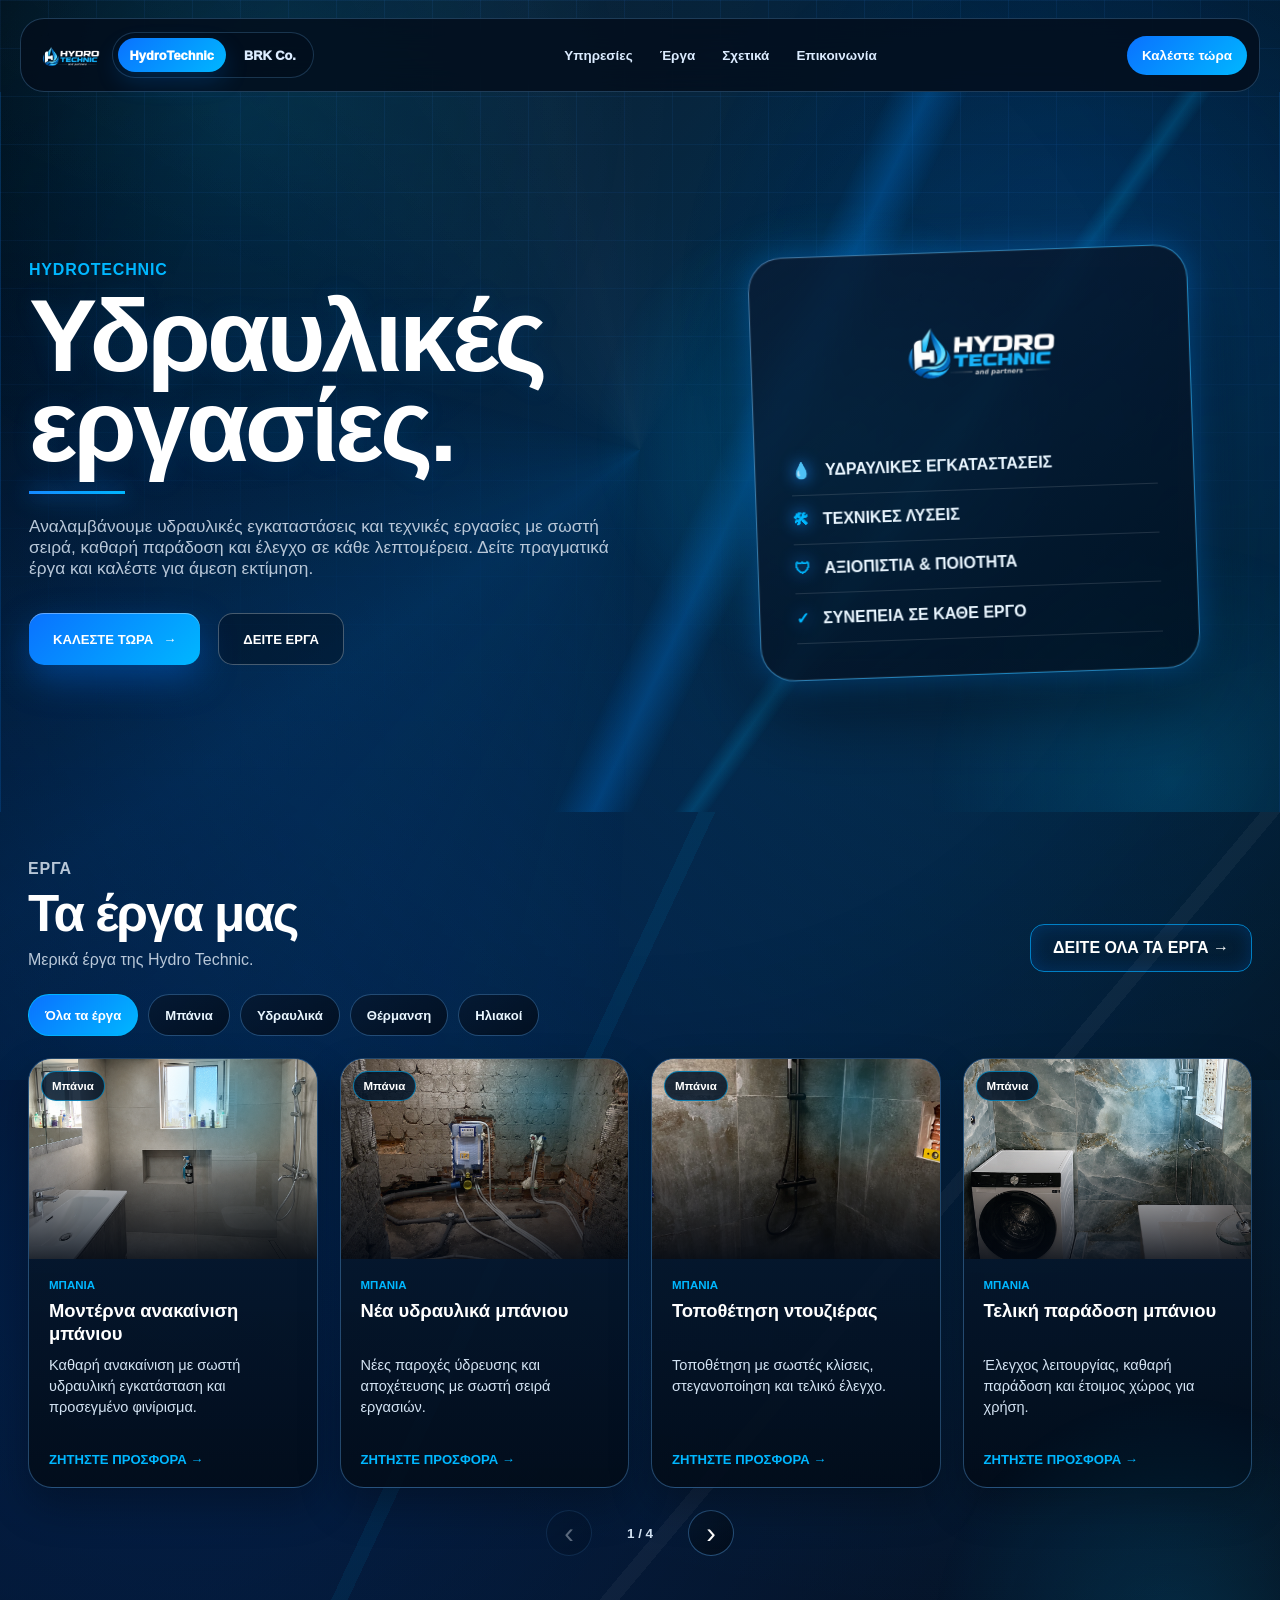
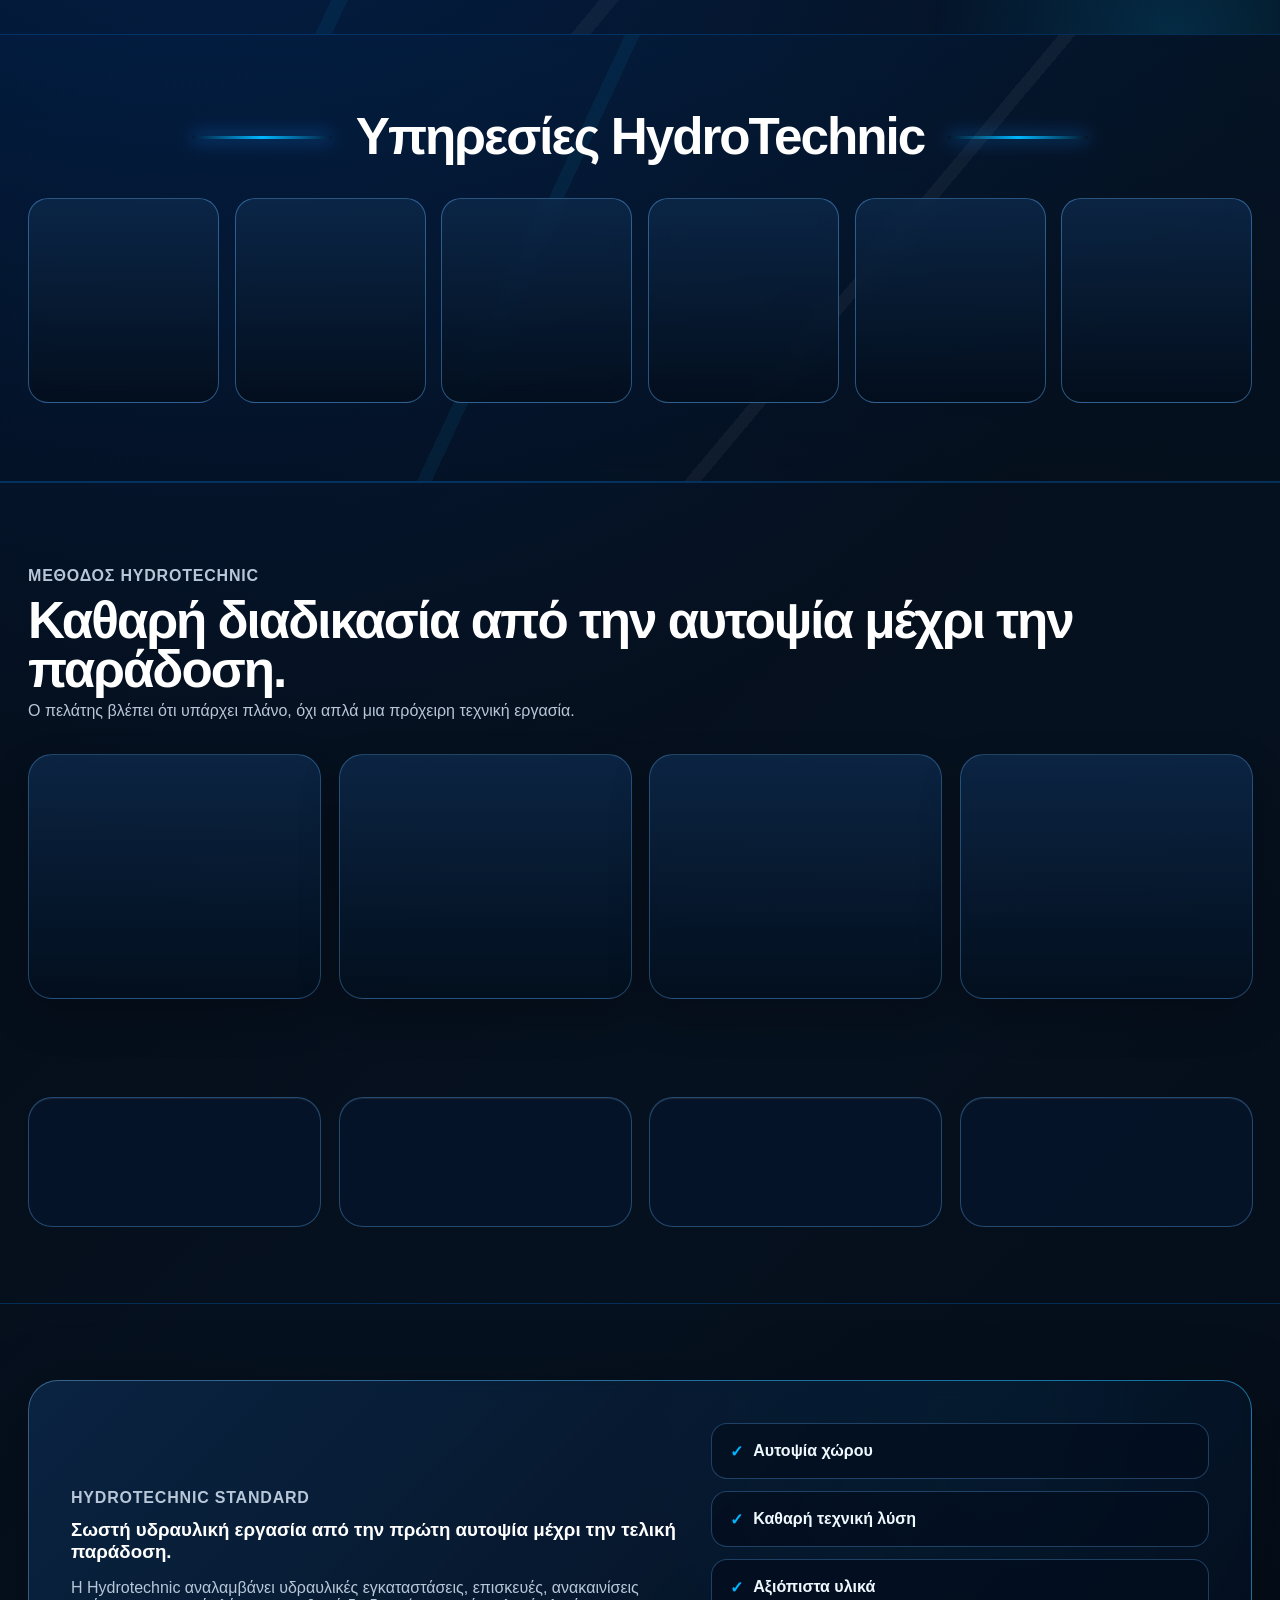
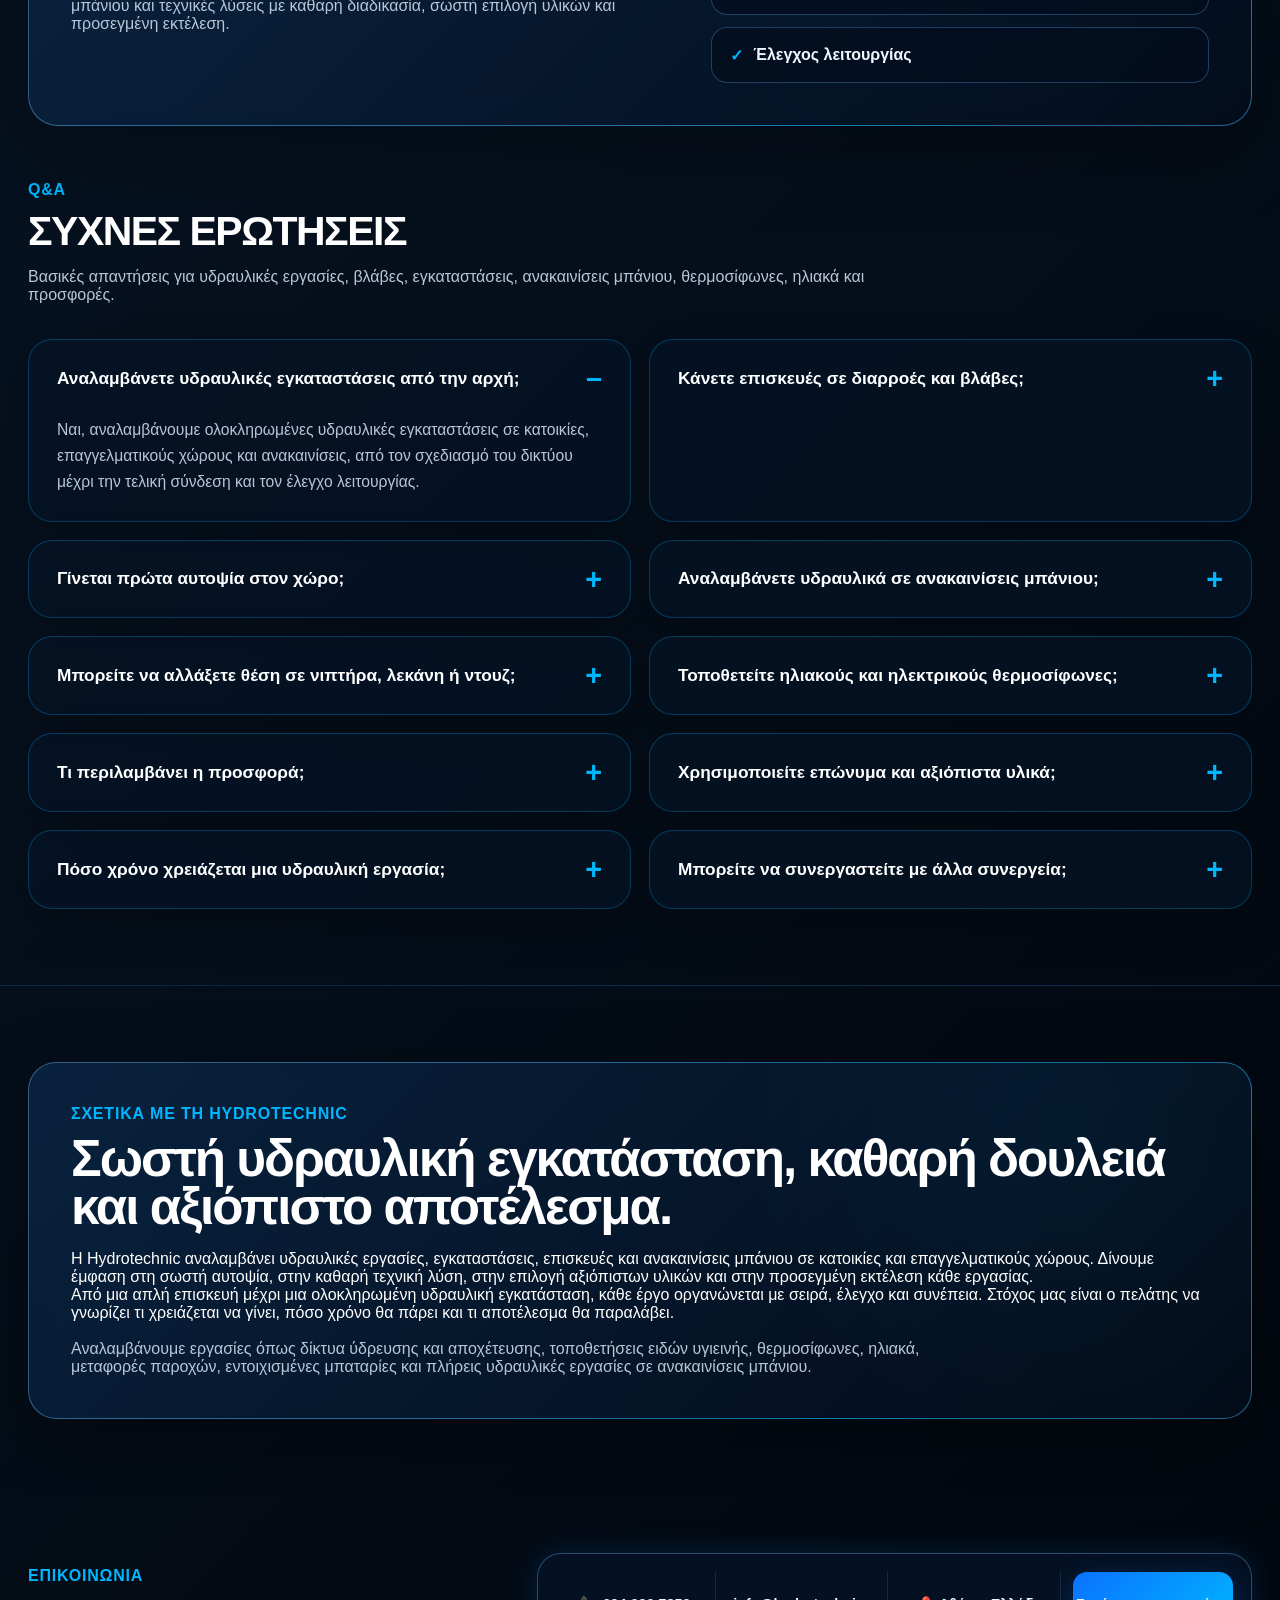
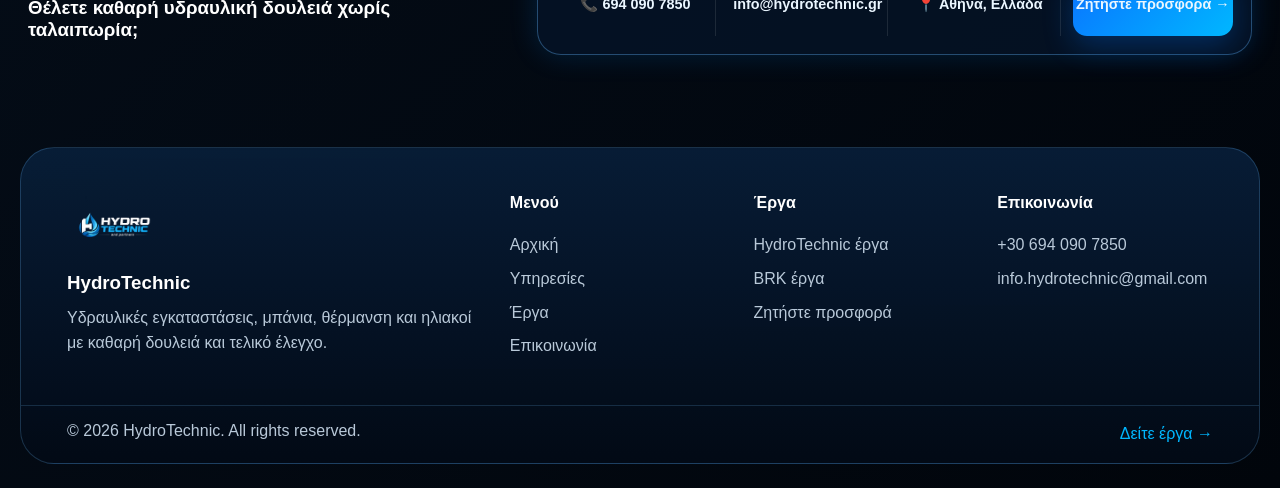
==== commit 12439ef5: "Update index.html" ====
--- a/index.html
+++ b/index.html
@@ -122,7 +122,7 @@
     </article>
 <article class="clean-card" data-category="bathrooms">
       <div class="clean-img bathroom">
-              <img src="IMG_7709 (1).png" alt="Μπάνια έργο 4" loading="lazy" onerror="this.remove();">
+              <img src="C3F8E2F6-1C14-4392-816E-50166746CFEC.png" alt="Μπάνια έργο 4" loading="lazy" onerror="this.remove();">
               <span>Μπάνια</span>
             </div>
       <div class="clean-card-body">
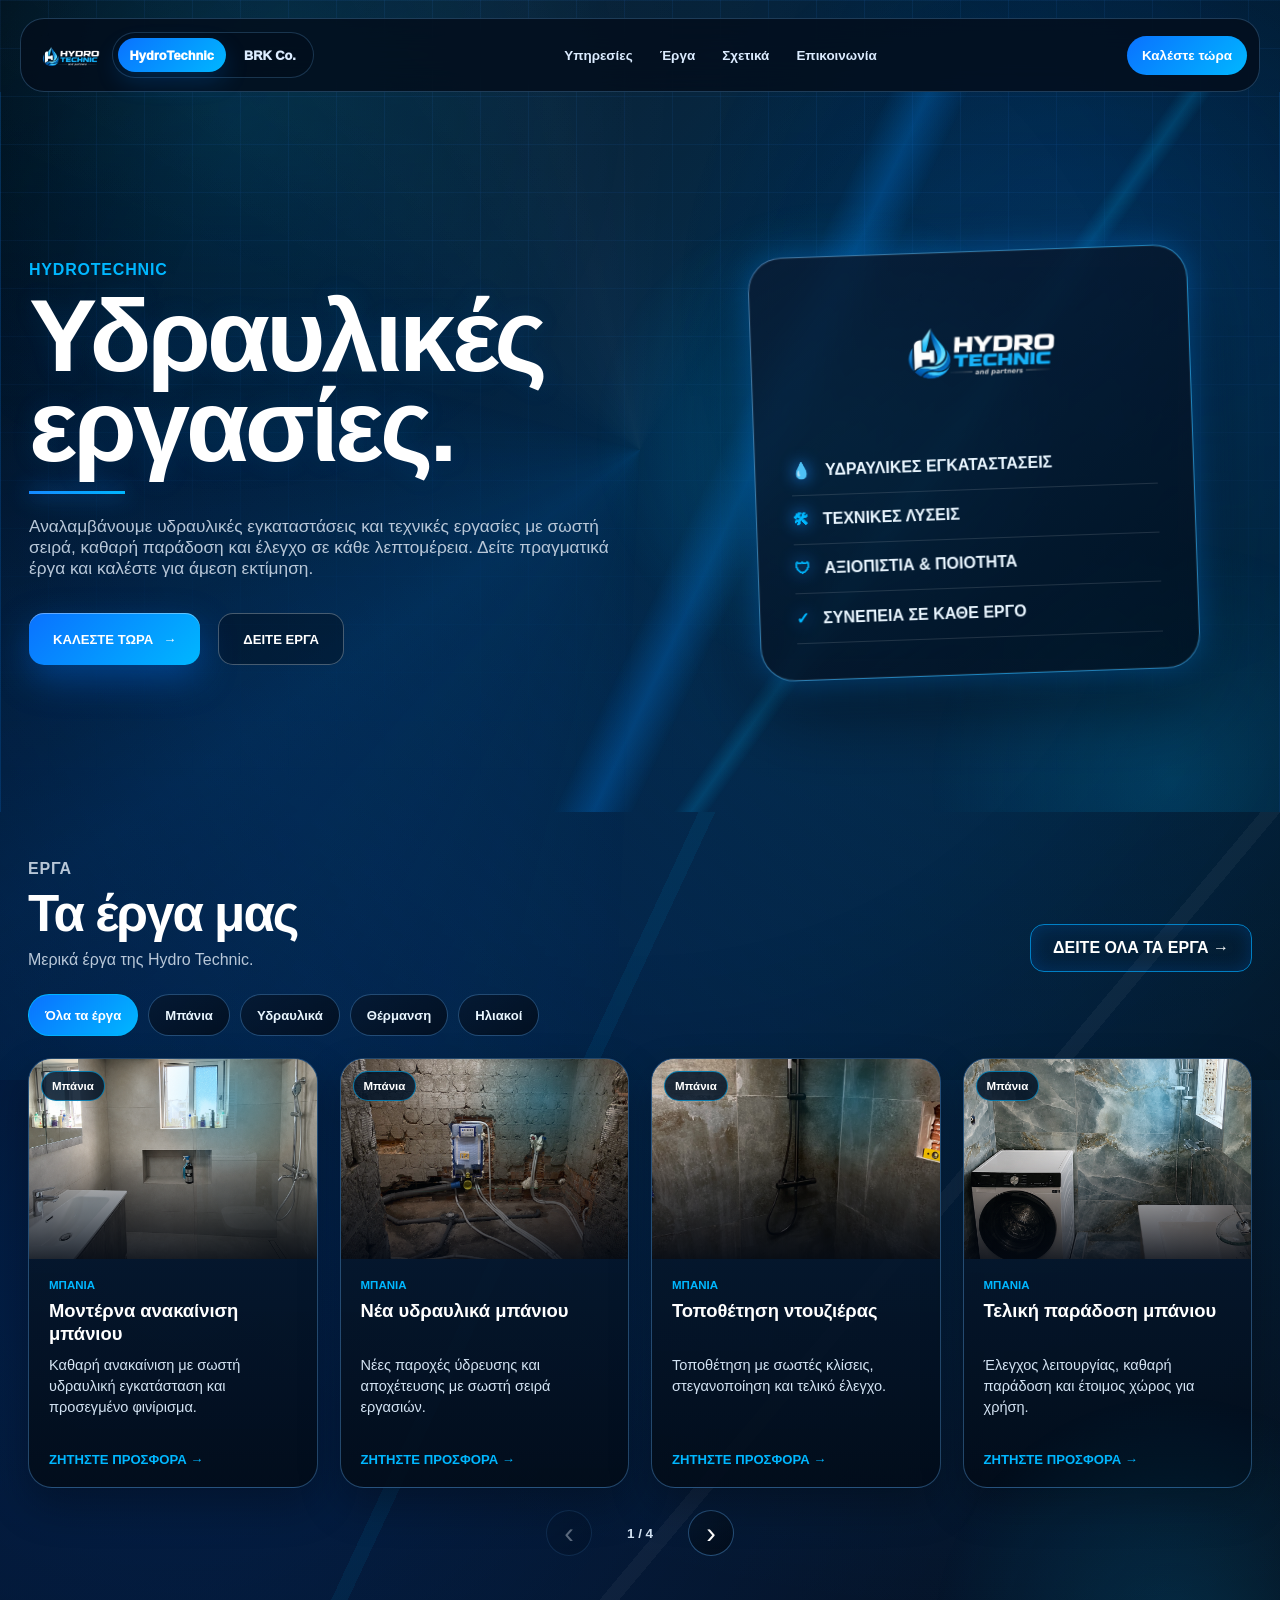
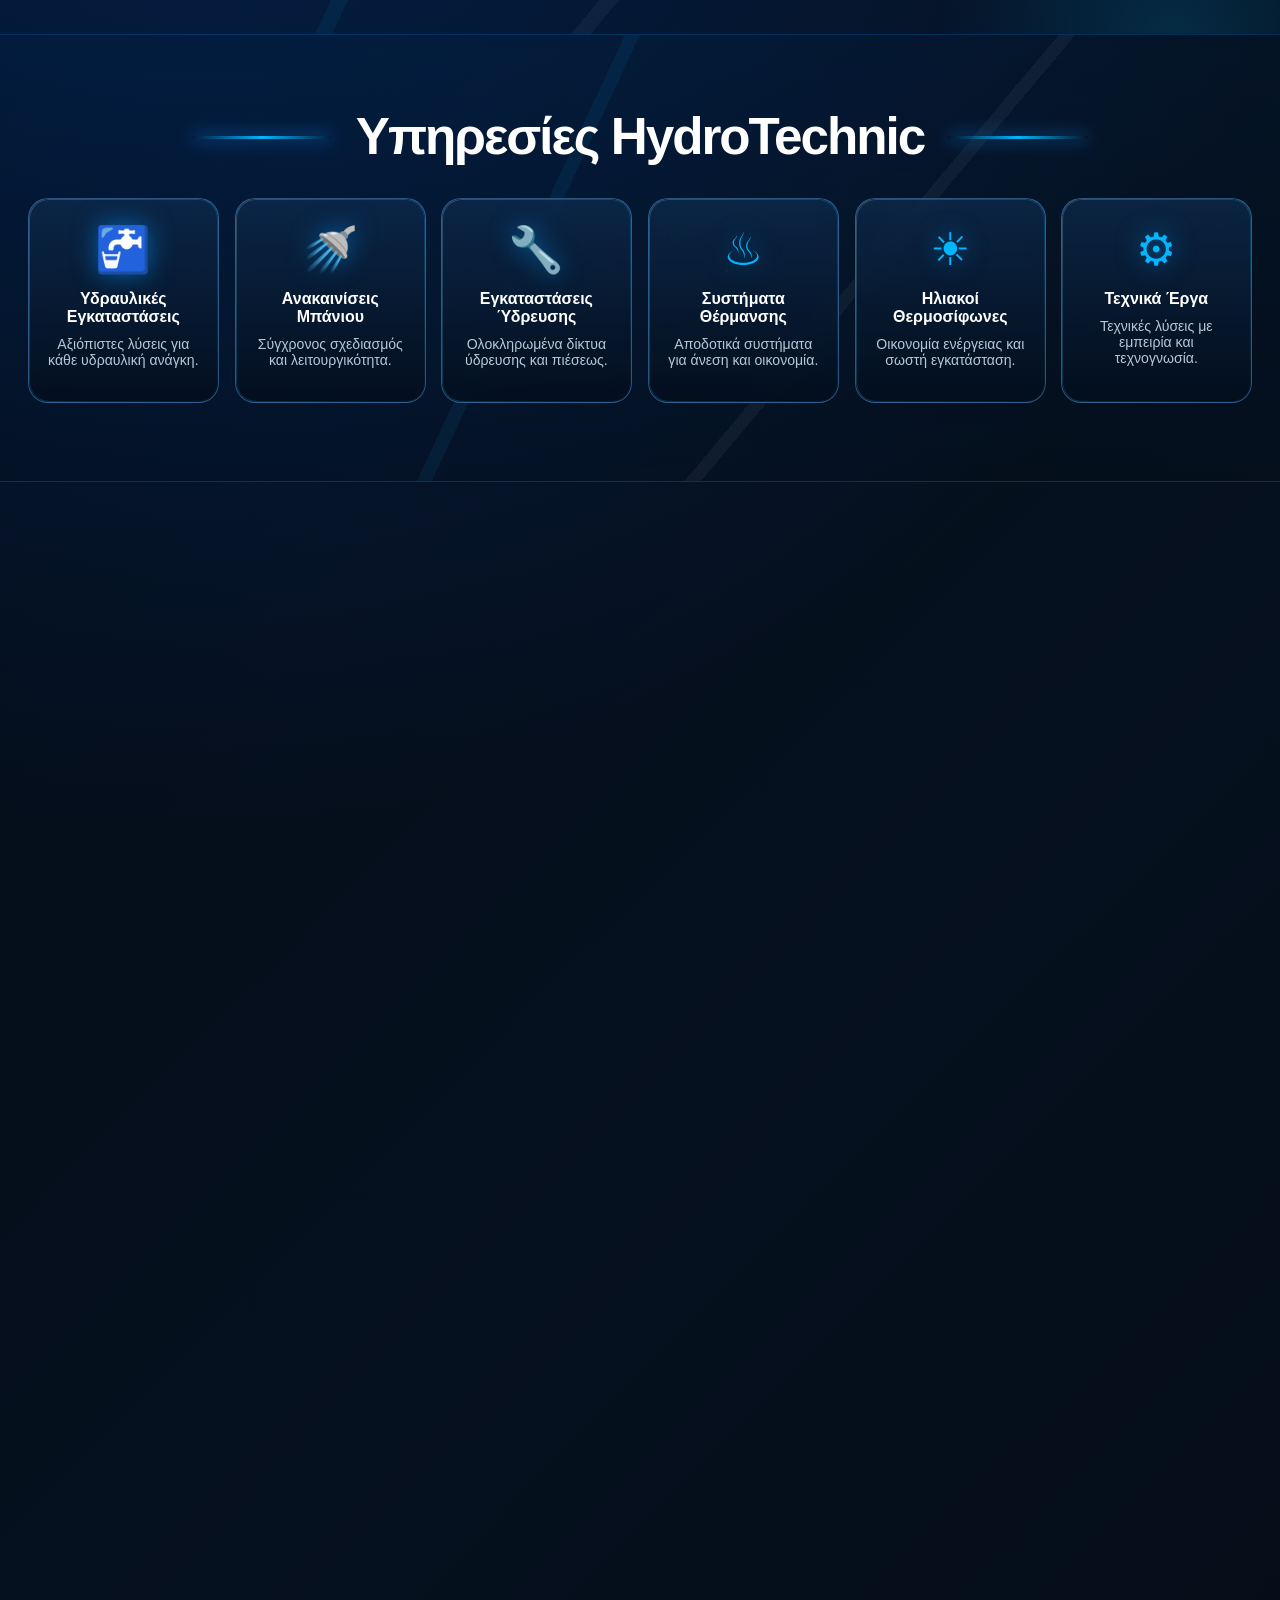
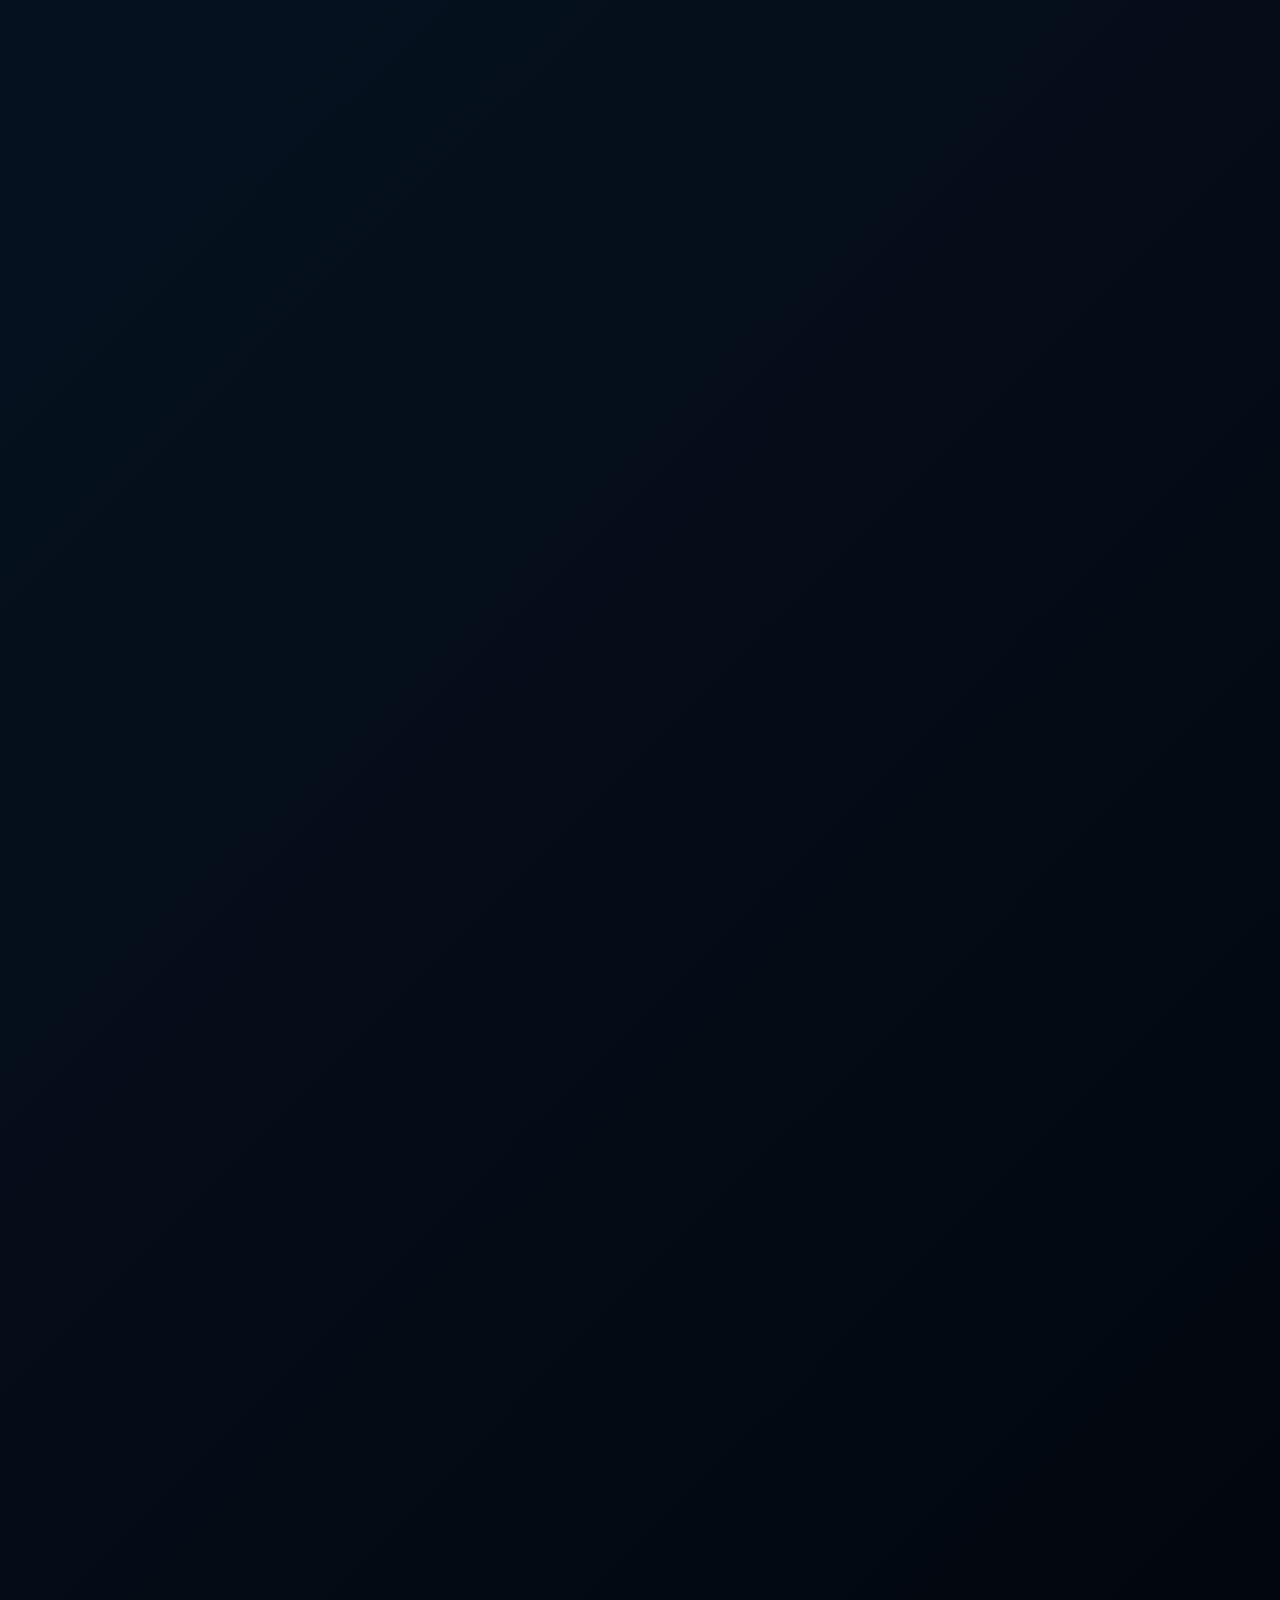
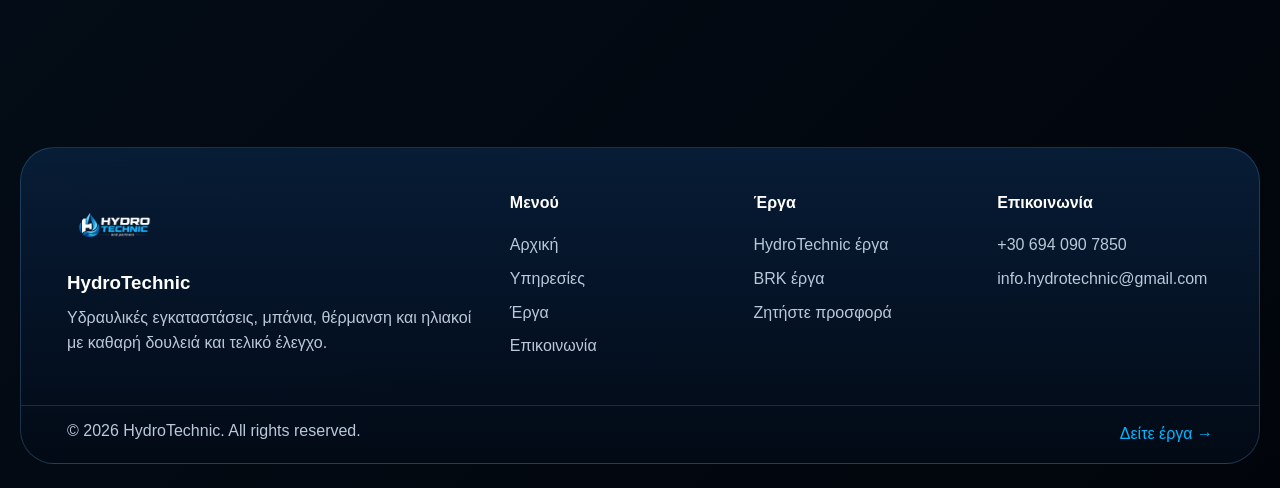
==== commit fa130255: "Update index.html" ====
--- a/index.html
+++ b/index.html
@@ -86,7 +86,7 @@
       <div class="clean-grid clean-home-grid">
         <article class="clean-card" data-category="bathrooms">
       <div class="clean-img bathroom">
-              <img src="hdbu7.png" alt="Μπάνια έργο 1" loading="lazy" onerror="this.remove();">
+              <img src="hdbu7.png">
               <span>Μπάνια</span>
             </div>
       <div class="clean-card-body">
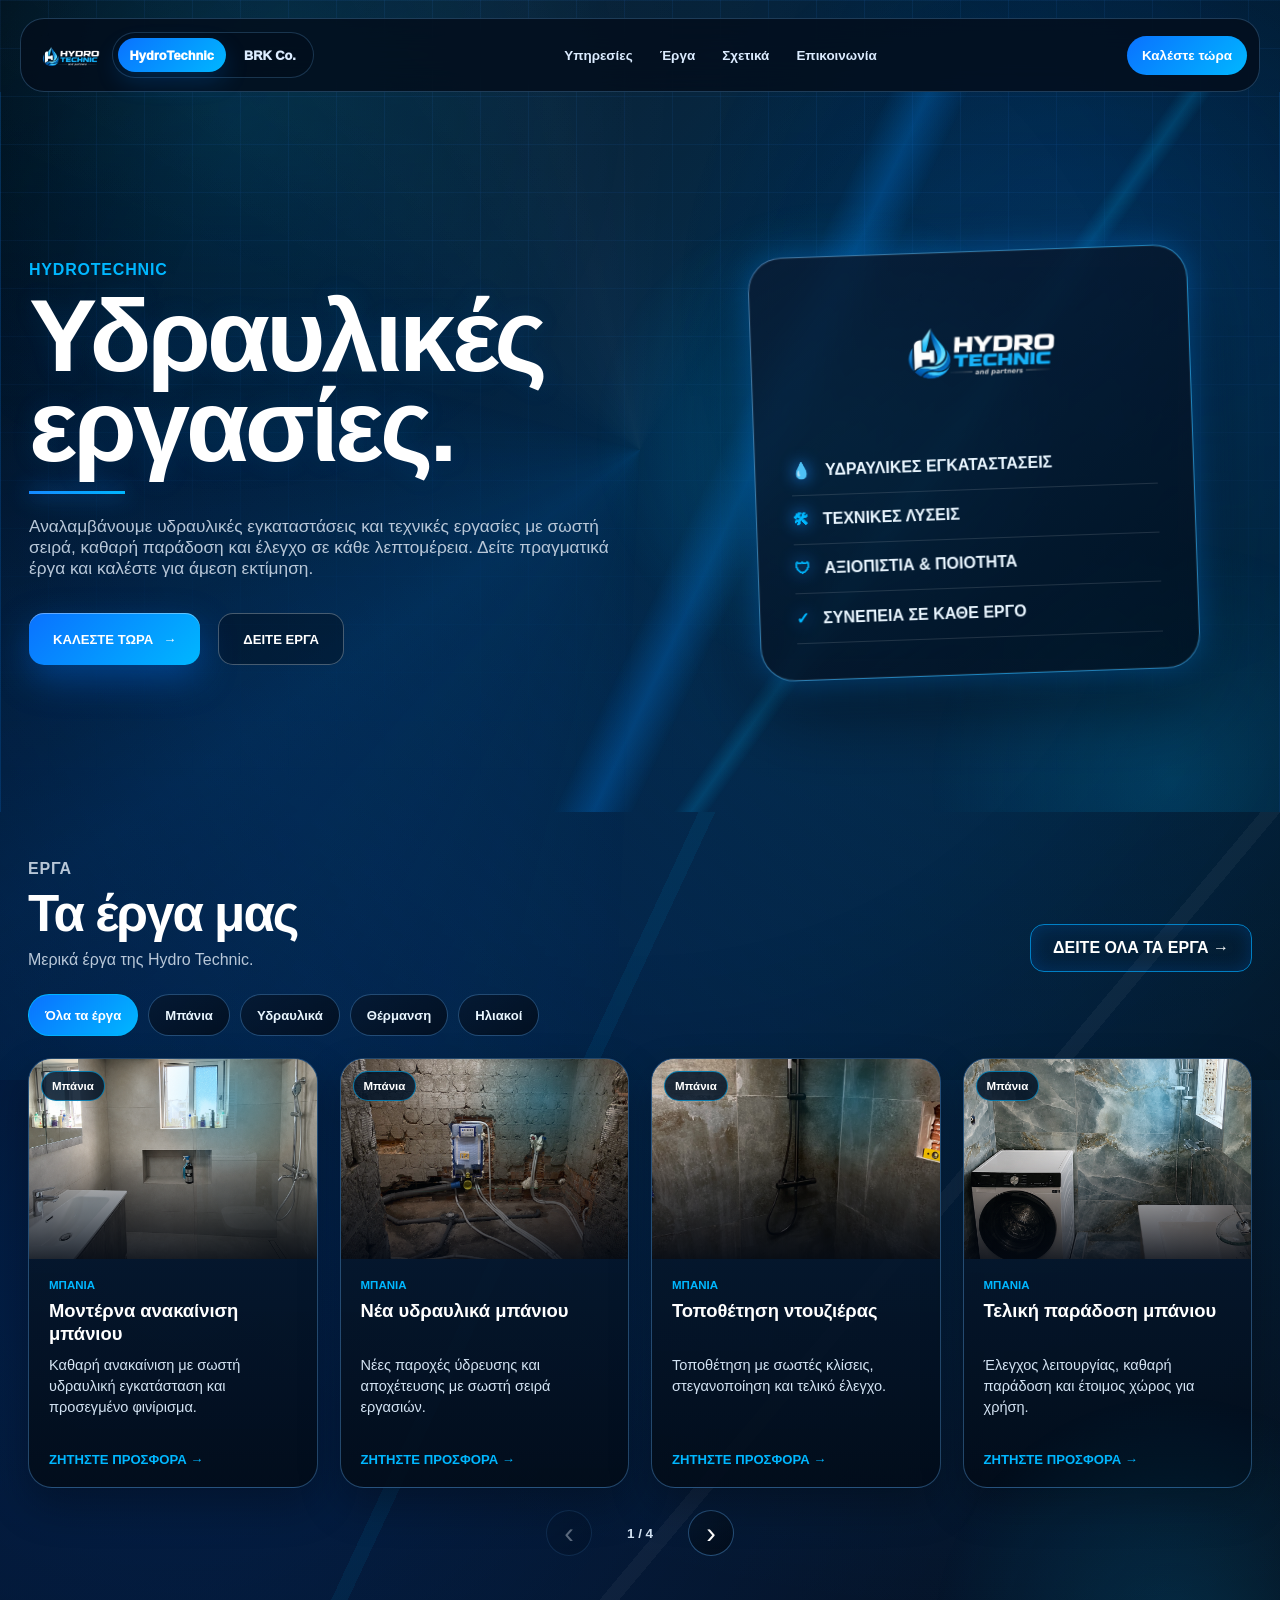
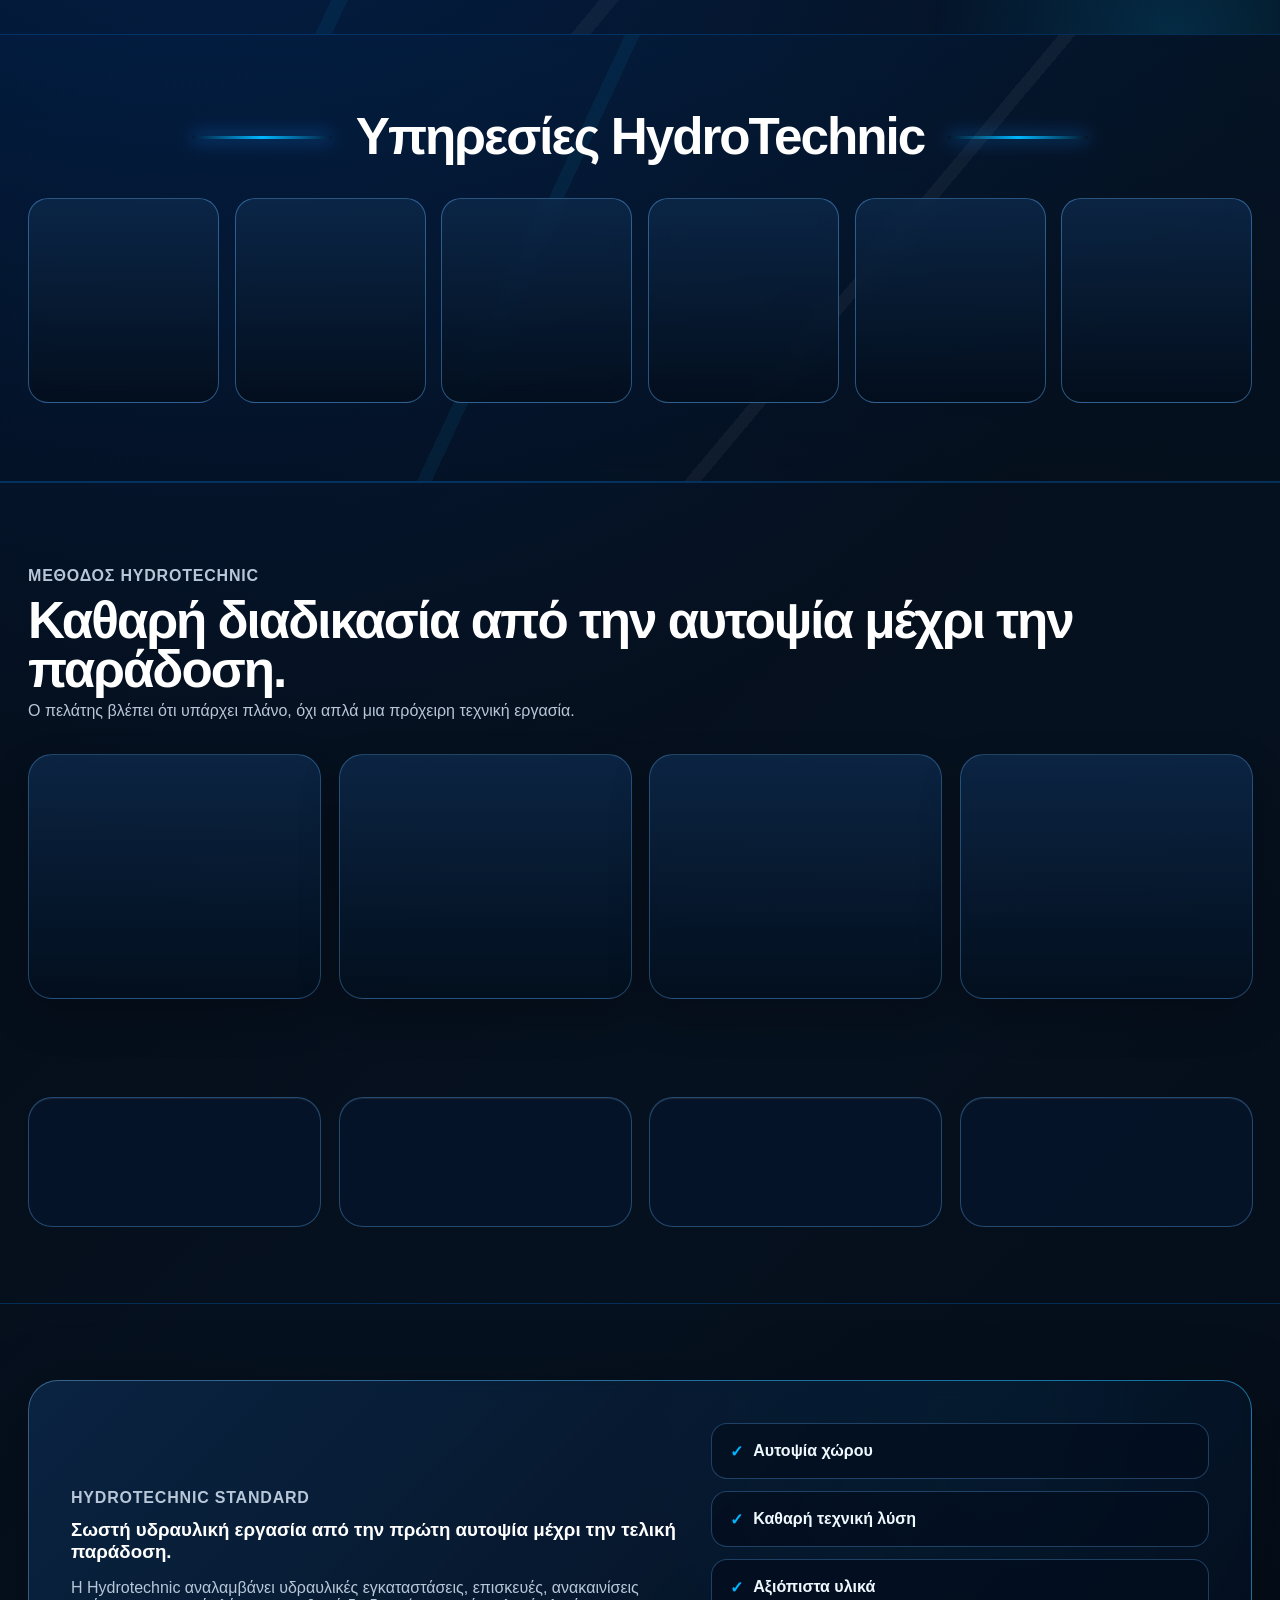
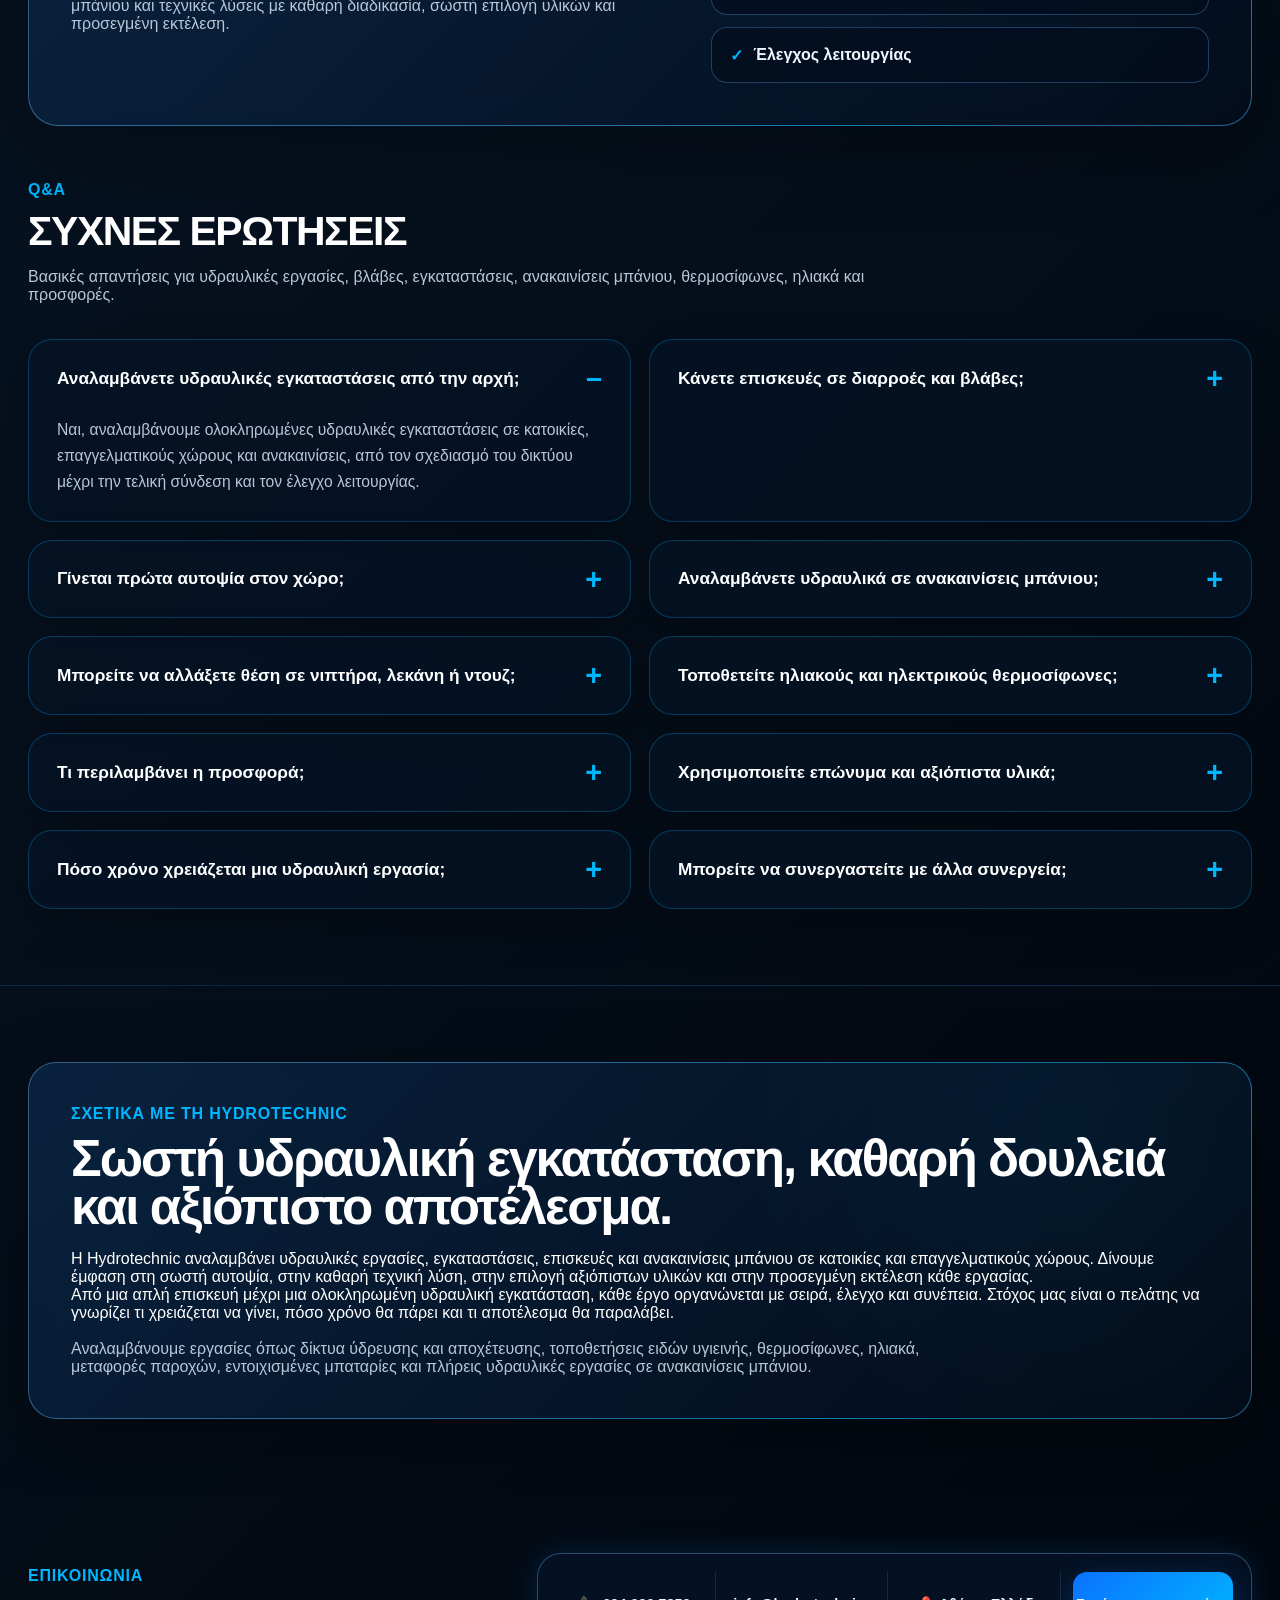
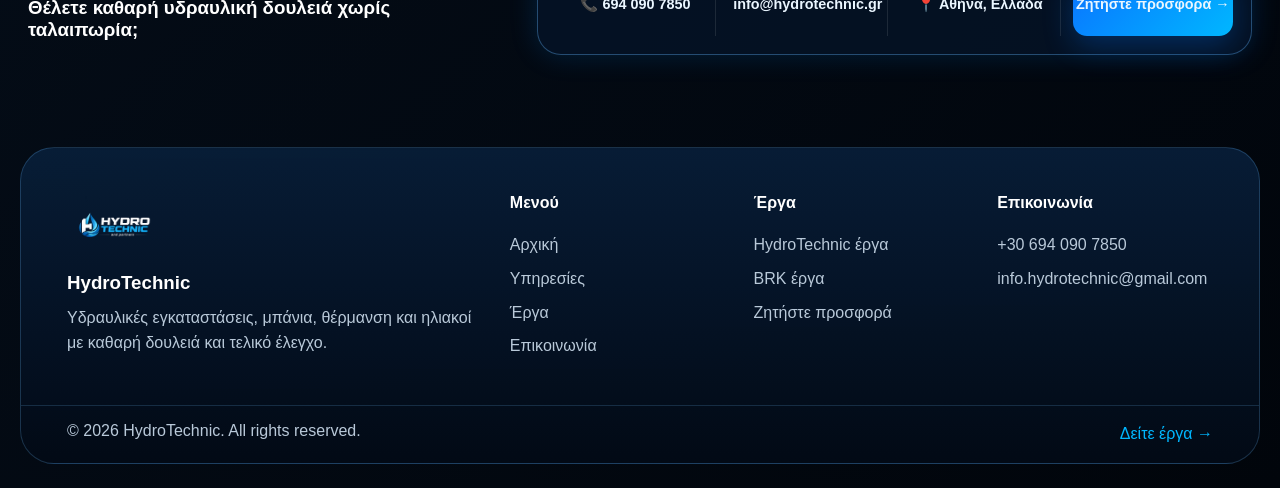
==== commit b5cd4136: "Update index.html" ====
--- a/index.html
+++ b/index.html
@@ -98,7 +98,7 @@
     </article>
 <article class="clean-card" data-category="bathrooms">
       <div class="clean-img bathroom">
-              <img src="IMG_8660.png" alt="Μπάνια έργο 2" loading="lazy" onerror="this.remove();">
+              <img src="IMG_8660.png">
               <span>Μπάνια</span>
             </div>
       <div class="clean-card-body">
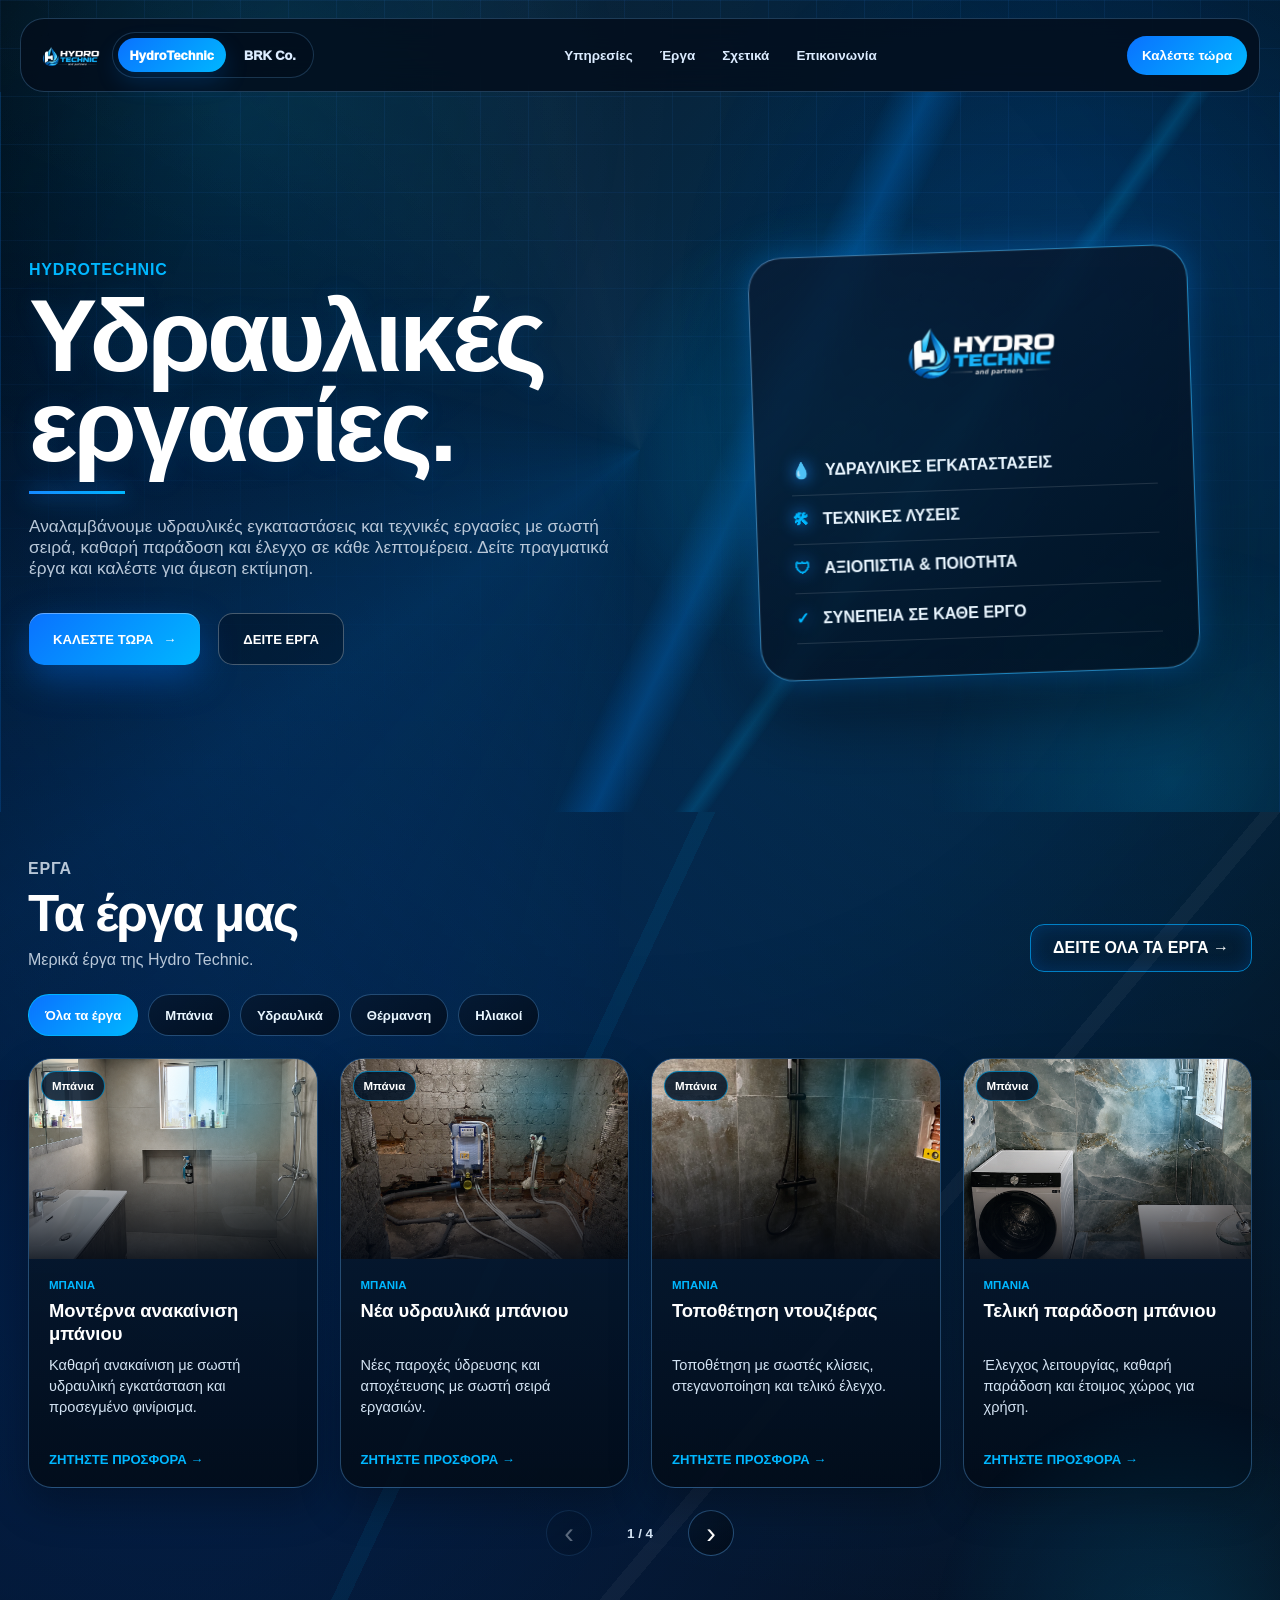
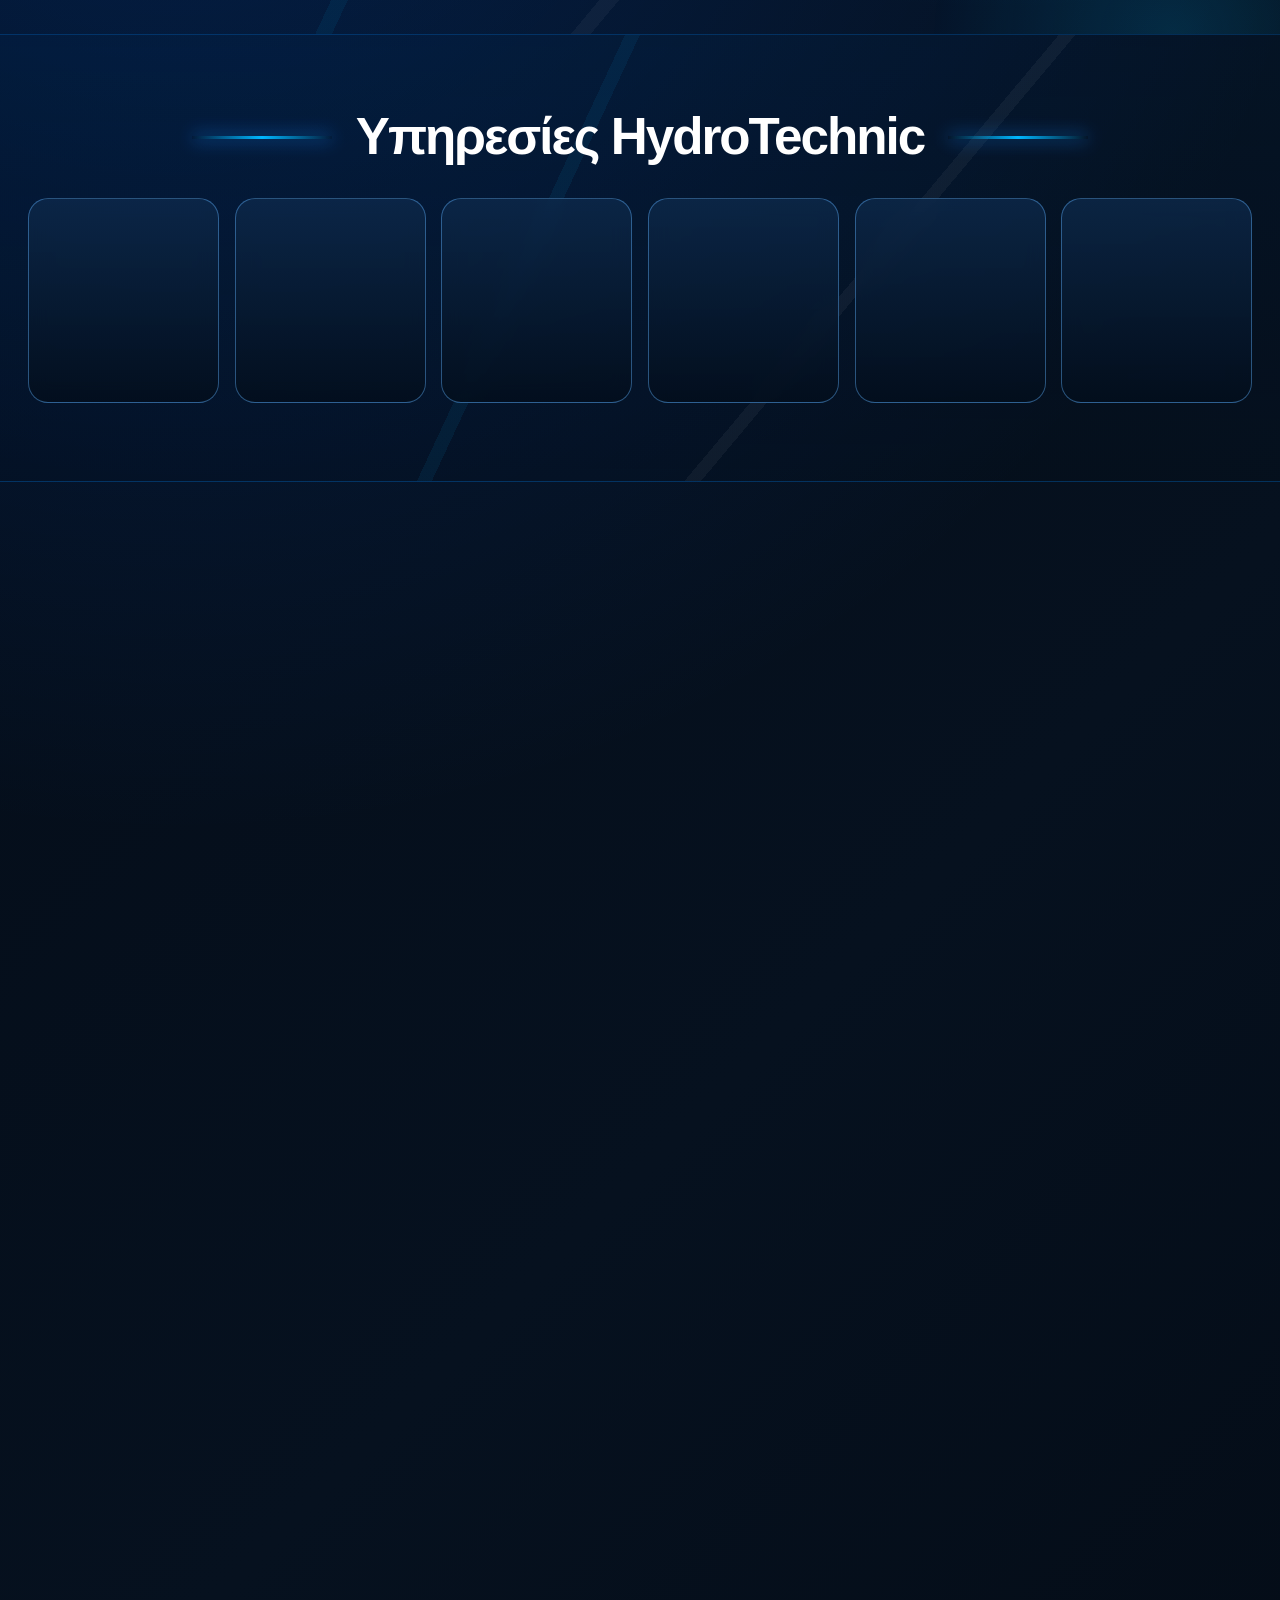
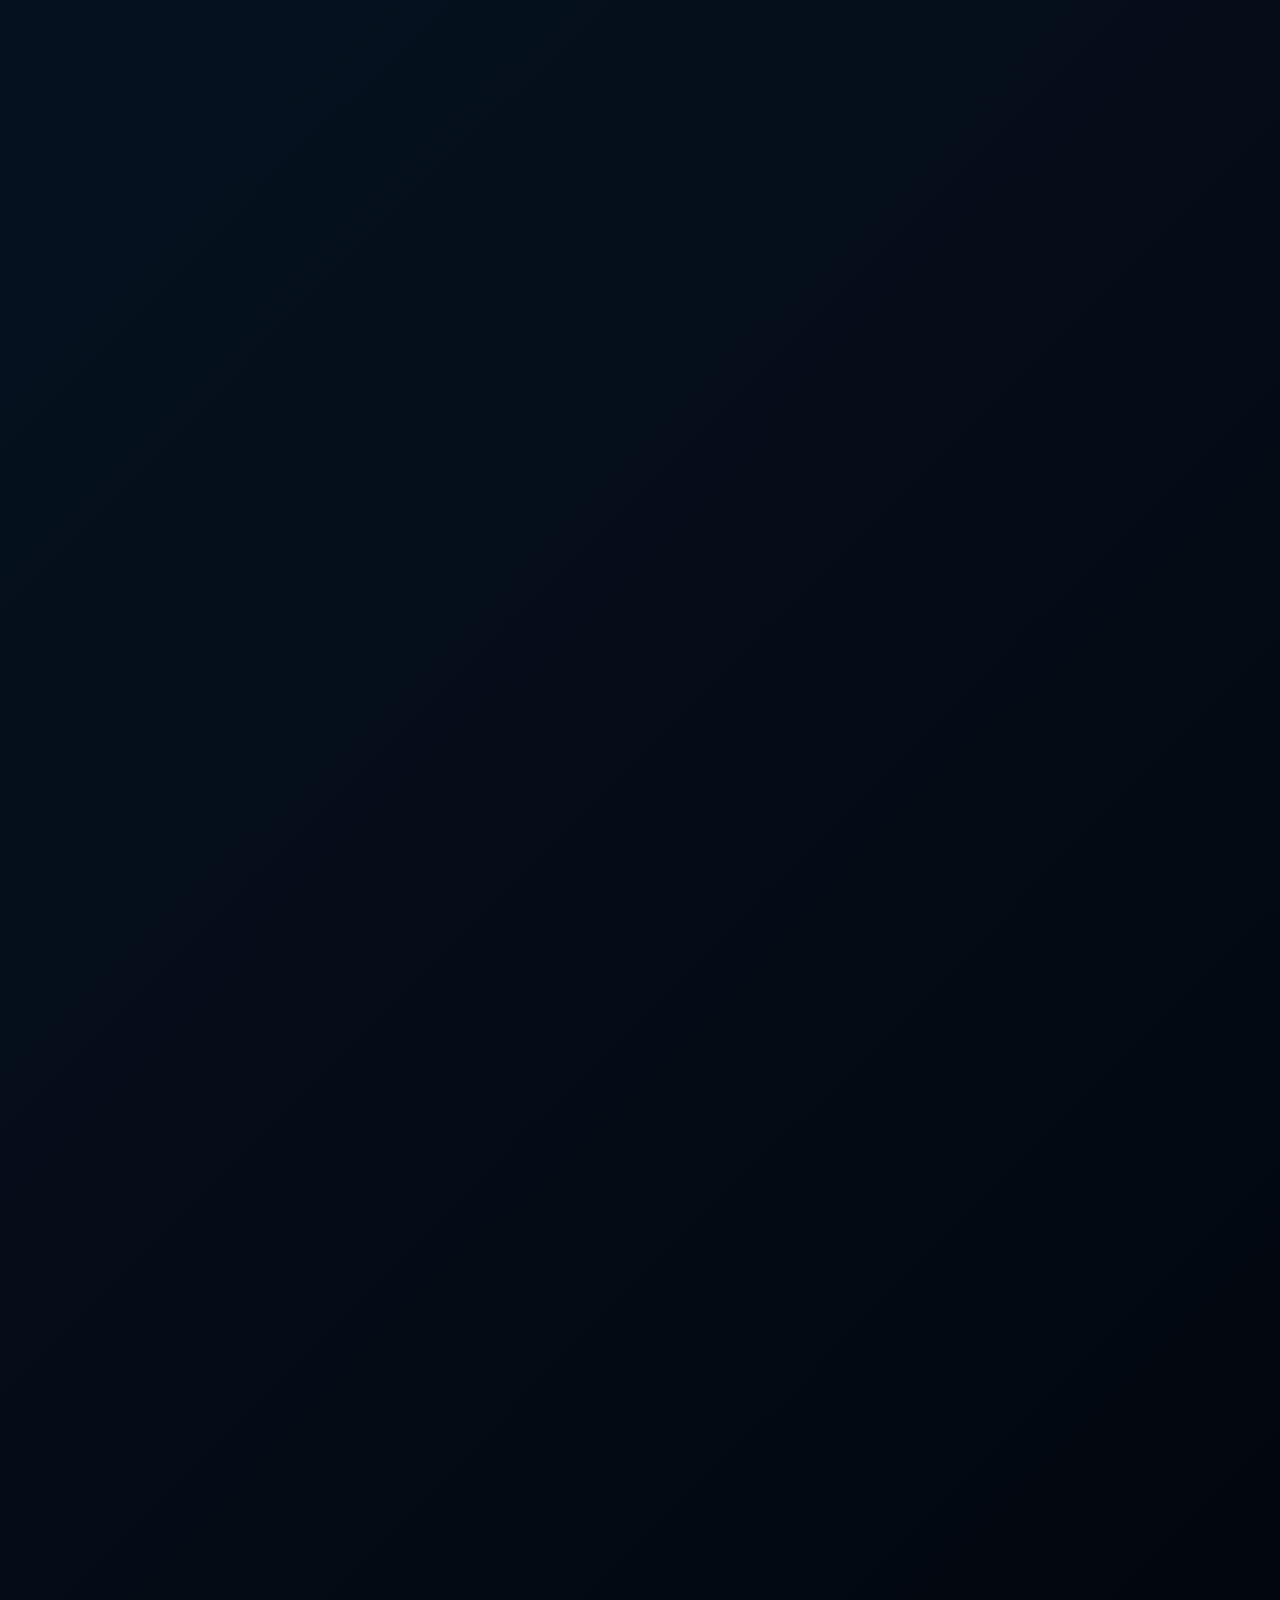
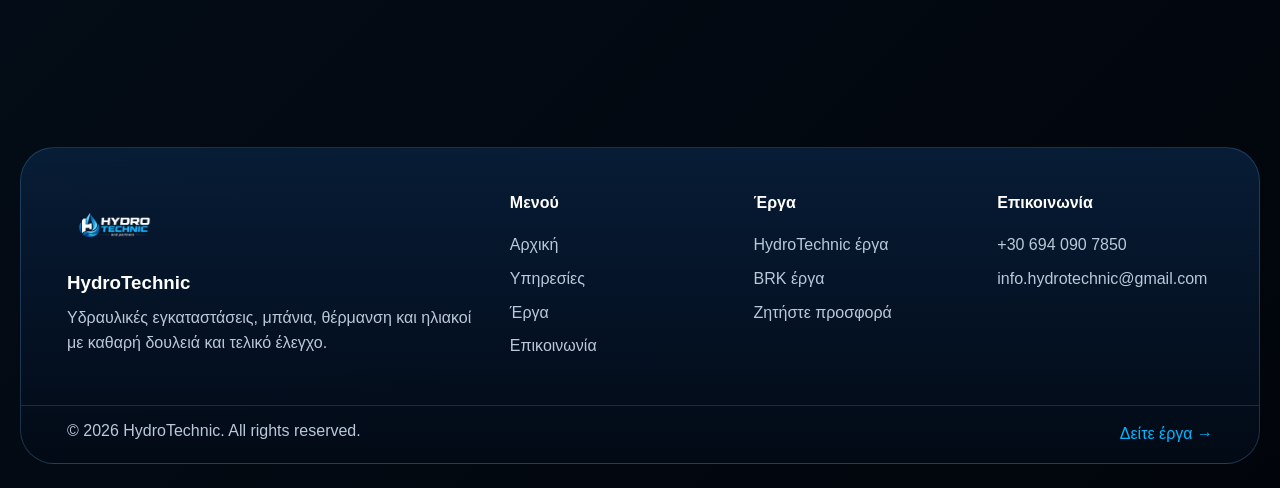
==== commit 55f3c5c0: "Update index.html" ====
--- a/index.html
+++ b/index.html
@@ -110,7 +110,7 @@
     </article>
 <article class="clean-card" data-category="bathrooms">
       <div class="clean-img bathroom">
-              <img src="IMG_8923.png" alt="Μπάνια έργο 3" loading="lazy" onerror="this.remove();">
+              <img src="IMG_8923.png">
               <span>Μπάνια</span>
             </div>
       <div class="clean-card-body">
@@ -122,7 +122,7 @@
     </article>
 <article class="clean-card" data-category="bathrooms">
       <div class="clean-img bathroom">
-              <img src="C3F8E2F6-1C14-4392-816E-50166746CFEC.png" alt="Μπάνια έργο 4" loading="lazy" onerror="this.remove();">
+              <img src="C3F8E2F6-1C14-4392-816E-50166746CFEC.png">
               <span>Μπάνια</span>
             </div>
       <div class="clean-card-body">
@@ -134,7 +134,7 @@
     </article>
 <article class="clean-card" data-category="plumbing">
       <div class="clean-img pipes">
-              <img src="pinaka1.png" alt="Υδραυλικά έργο 1" loading="lazy" onerror="this.remove();">
+              <img src="pinaka1.png">
               <span>Υδραυλικά</span>
             </div>
       <div class="clean-card-body">
@@ -146,7 +146,7 @@
     </article>
 <article class="clean-card" data-category="plumbing">
       <div class="clean-img pipes">
-              <img src="fg.png" alt="Υδραυλικά έργο 2" loading="lazy" onerror="this.remove();">
+              <img src="fg.png">
               <span>Υδραυλικά</span>
             </div>
       <div class="clean-card-body">
@@ -158,7 +158,7 @@
     </article>
 <article class="clean-card" data-category="plumbing">
       <div class="clean-img pipes">
-              <img src="IMG_5382.png" alt="Υδραυλικά έργο 3" loading="lazy" onerror="this.remove();">
+              <img src="IMG_5382.png">
               <span>Υδραυλικά</span>
             </div>
       <div class="clean-card-body">
@@ -170,7 +170,7 @@
     </article>
 <article class="clean-card" data-category="plumbing">
       <div class="clean-img pipes">
-              <img src="IMG_3095.jpeg" alt="Υδραυλικά έργο 4" loading="lazy" onerror="this.remove();">
+              <img src="IMG_3095.jpeg">
               <span>Υδραυλικά</span>
             </div>
       <div class="clean-card-body">
@@ -182,7 +182,7 @@
     </article>
 <article class="clean-card" data-category="heating">
       <div class="clean-img heating">
-              <img src="kalorifer.png" alt="Θέρμανση έργο 1" loading="lazy" onerror="this.remove();">
+              <img src="kalorifer.png">
               <span>Θέρμανση</span>
             </div>
       <div class="clean-card-body">
@@ -194,7 +194,7 @@
     </article>
 <article class="clean-card" data-category="heating">
       <div class="clean-img heating">
-              <img src="gg.png" alt="Θέρμανση έργο 2" loading="lazy" onerror="this.remove();">
+              <img src="gg.png">
               <span>Θέρμανση</span>
             </div>
       <div class="clean-card-body">
@@ -206,7 +206,7 @@
     </article>
 <article class="clean-card" data-category="heating">
       <div class="clean-img heating">
-              <img src="IMG_3254.jpg" alt="Θέρμανση έργο 3" loading="lazy" onerror="this.remove();">
+              <img src="IMG_3254.jpg">
               <span>Θέρμανση</span>
             </div>
       <div class="clean-card-body">
@@ -218,7 +218,7 @@
     </article>
 <article class="clean-card" data-category="heating">
       <div class="clean-img heating">
-              <img src="IMG_3093.png" alt="Θέρμανση έργο 4" loading="lazy" onerror="this.remove();">
+              <img src="IMG_3093.png">
               <span>Θέρμανση</span>
             </div>
       <div class="clean-card-body">
@@ -230,7 +230,7 @@
     </article>
 <article class="clean-card" data-category="solar">
       <div class="clean-img solar">
-              <img src="IMG_8885.png" alt="Ηλιακοί έργο 1" loading="lazy" onerror="this.remove();">
+              <img src="IMG_8885.png">
               <span>Ηλιακοί</span>
             </div>
       <div class="clean-card-body">
@@ -242,7 +242,7 @@
     </article>
 <article class="clean-card" data-category="solar">
       <div class="clean-img solar">
-              <img src="IMG_20260601_122658.png" alt="Ηλιακοί έργο 2" loading="lazy" onerror="this.remove();">
+              <img src="IMG_20260601_122658.png">
               <span>Ηλιακοί</span>
             </div>
       <div class="clean-card-body">
@@ -254,7 +254,7 @@
     </article>
 <article class="clean-card" data-category="solar">
       <div class="clean-img solar">
-              <img src="173858657217187.jpg" alt="Ηλιακοί έργο 3" loading="lazy" onerror="this.remove();">
+              <img src="173858657217187.jpg">
               <span>Ηλιακοί</span>
             </div>
       <div class="clean-card-body">
@@ -266,7 +266,7 @@
     </article>
 <article class="clean-card" data-category="solar">
       <div class="clean-img solar">
-              <img src="IMG_8577.png" alt="Ηλιακοί έργο 4" loading="lazy" onerror="this.remove();">
+              <img src="IMG_8577.png">
               <span>Ηλιακοί</span>
             </div>
       <div class="clean-card-body">
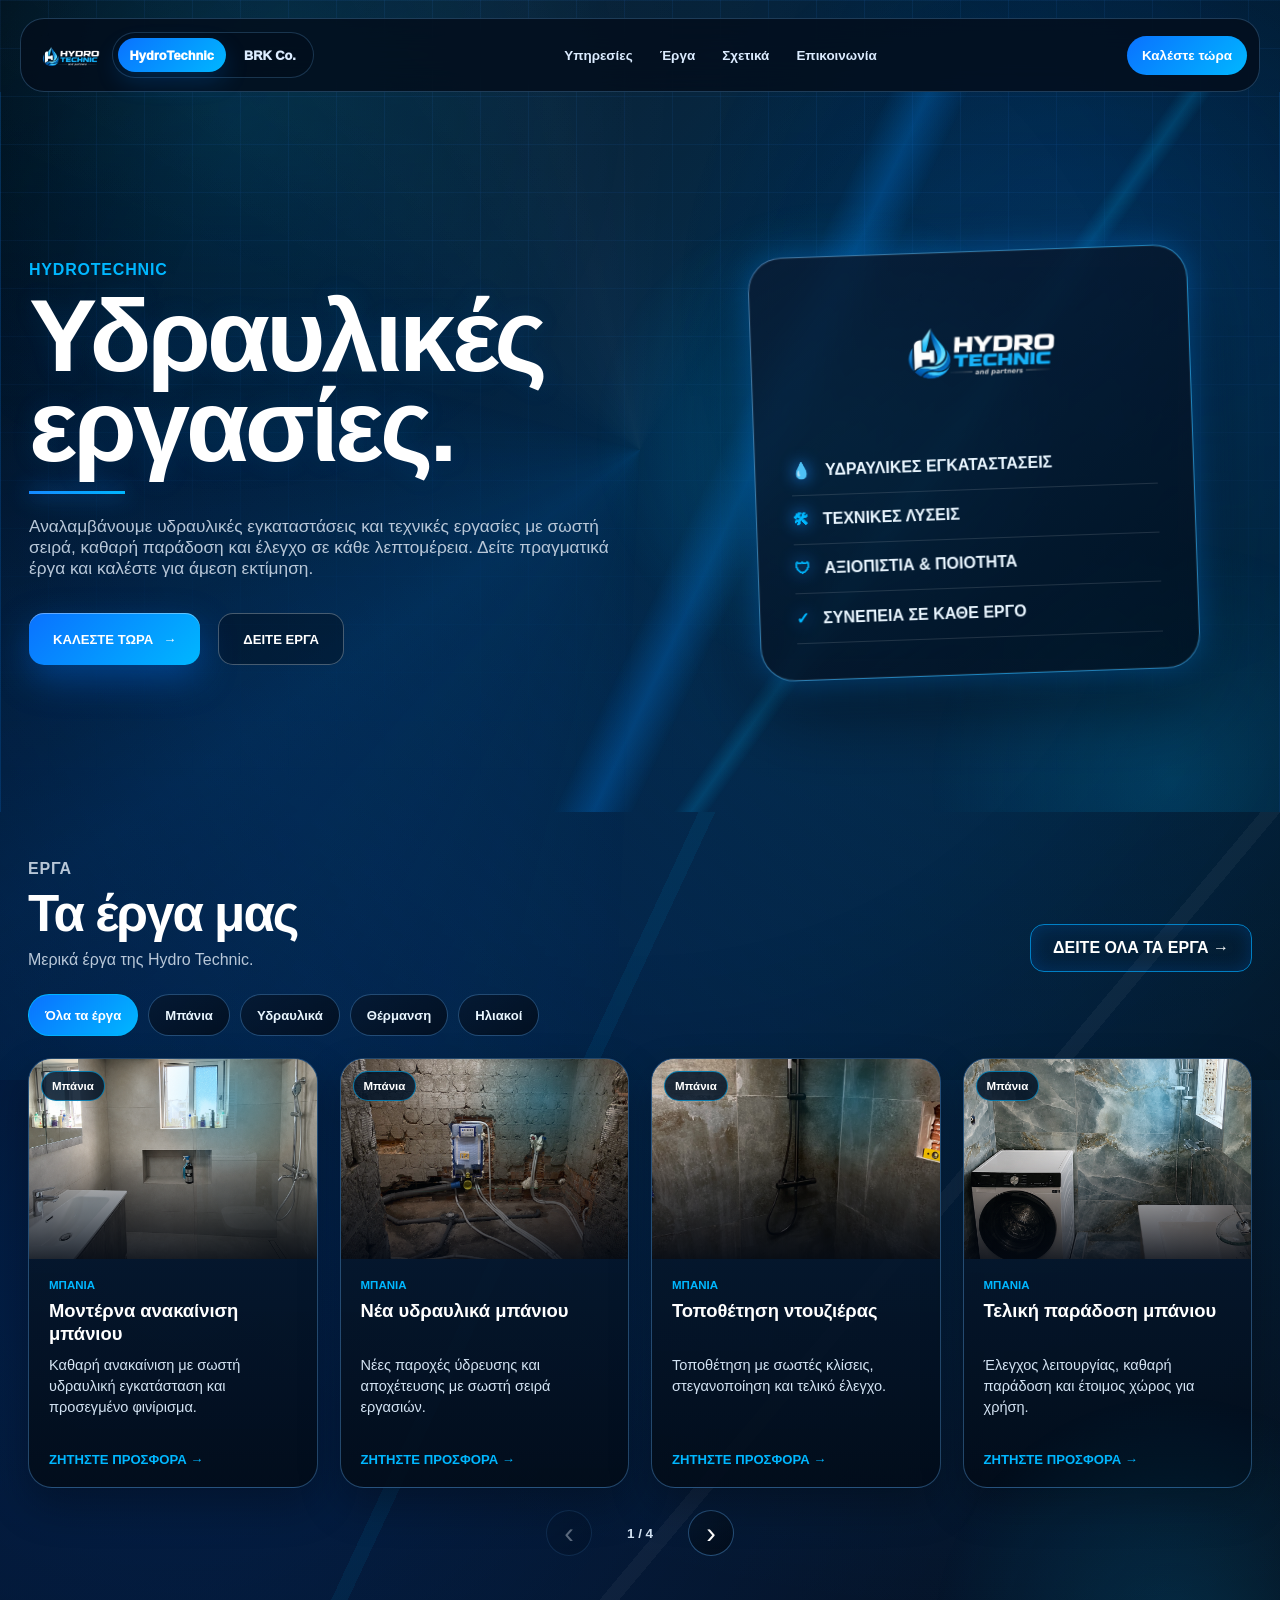
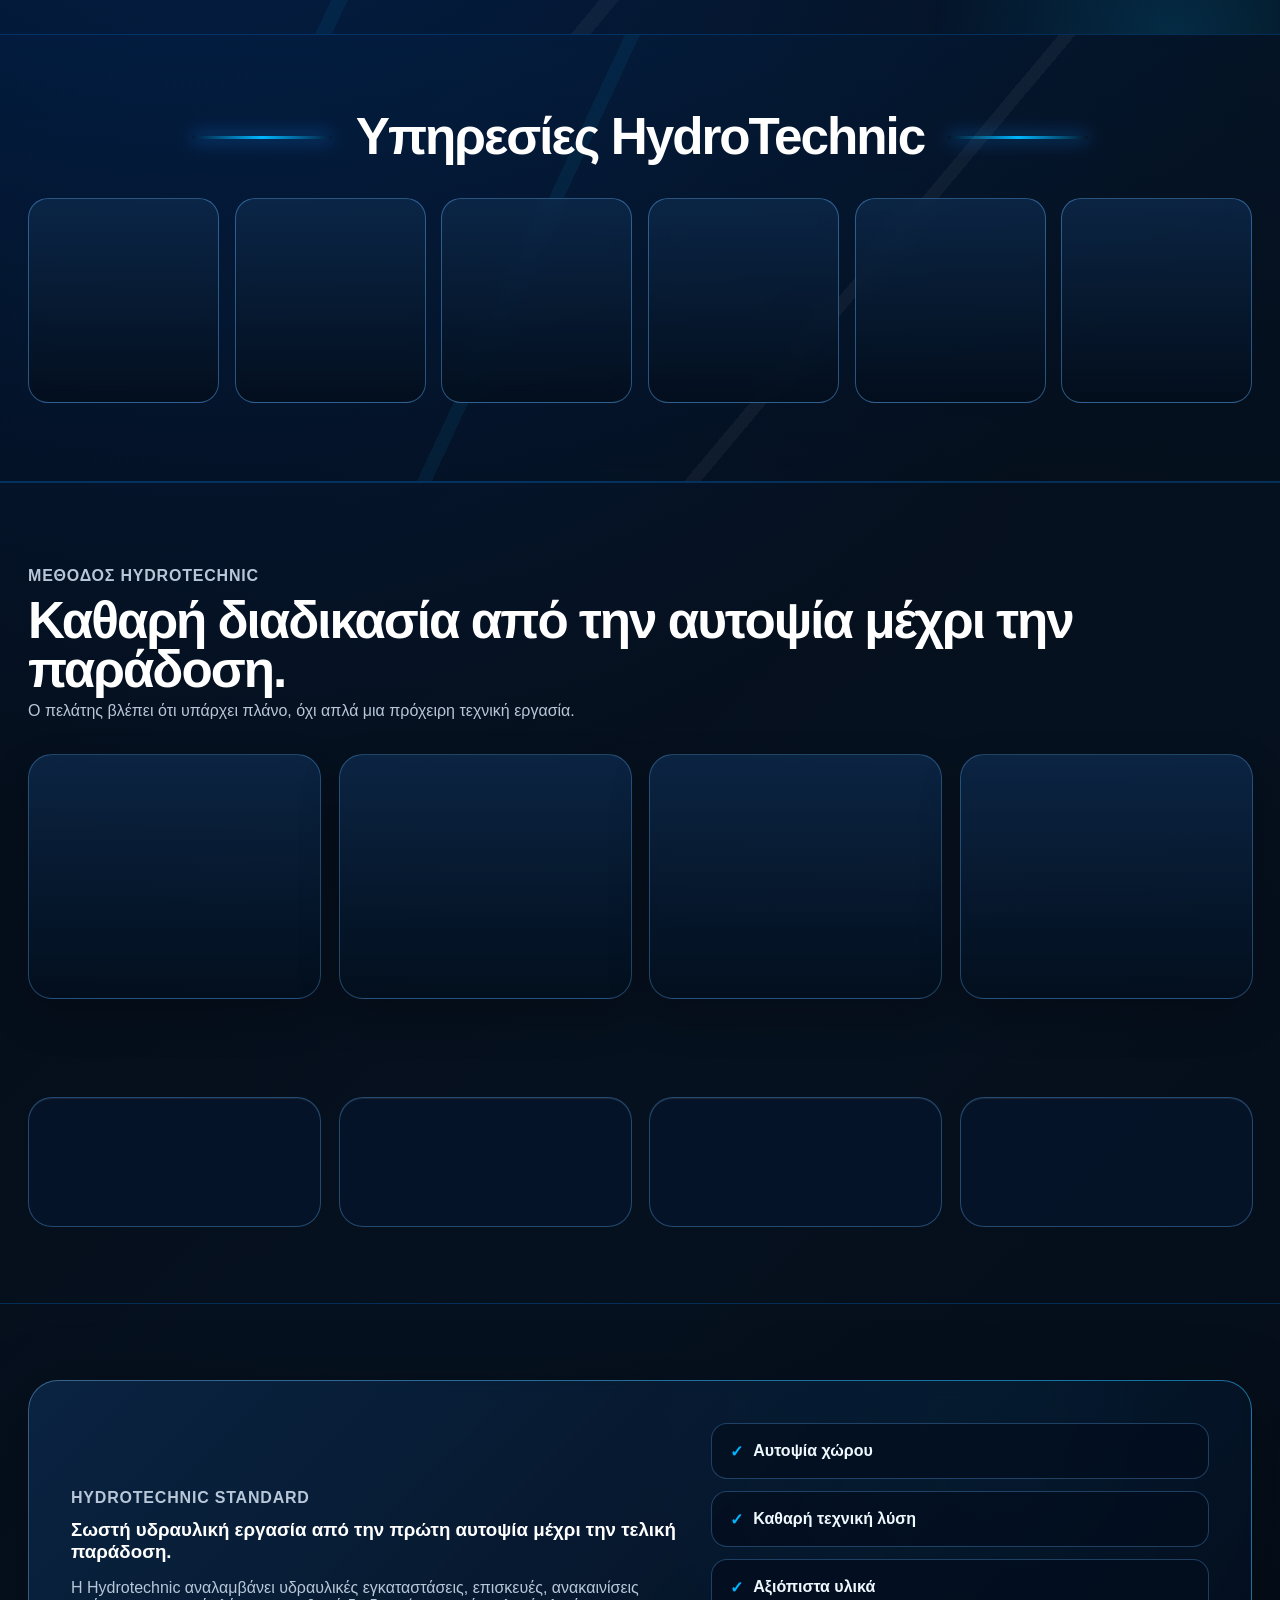
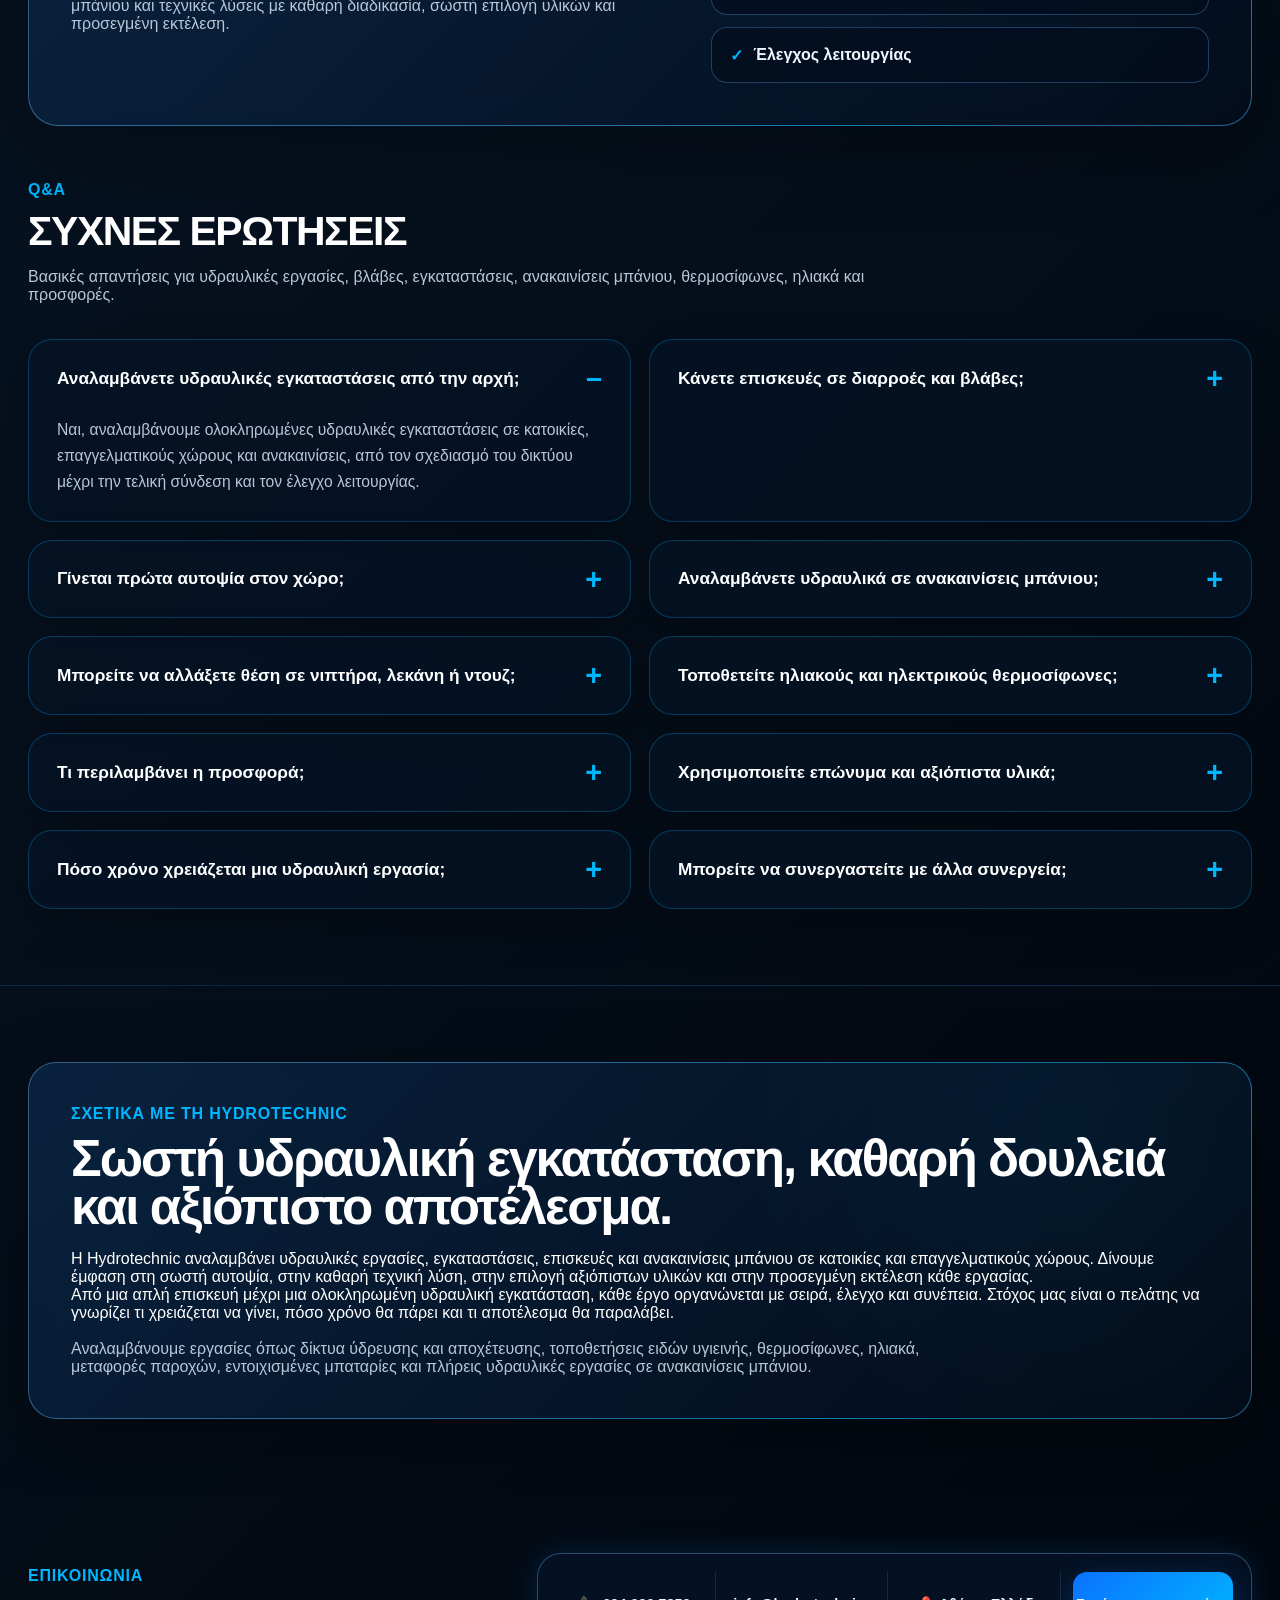
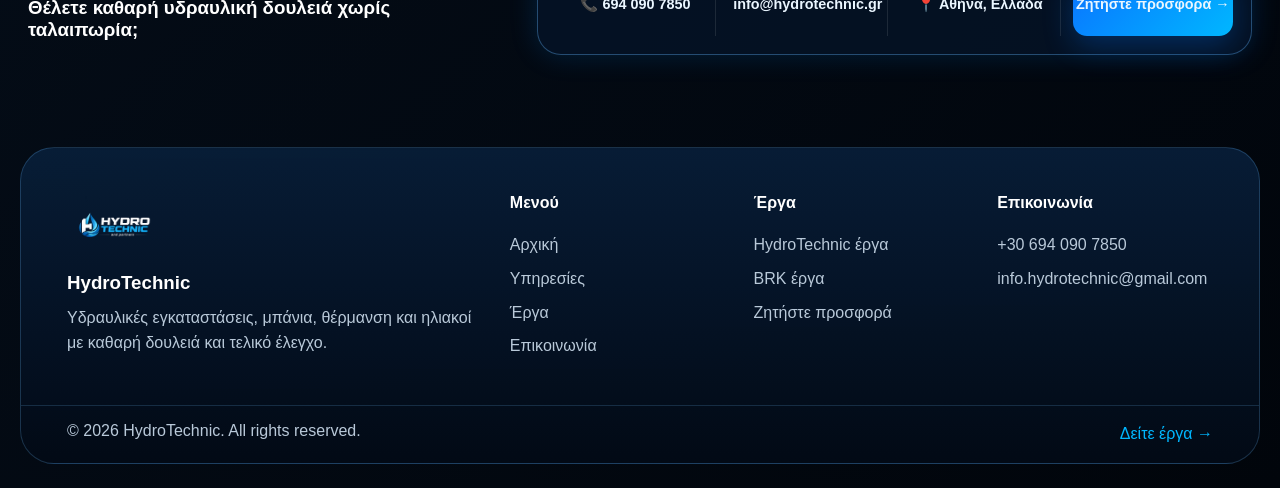
==== commit 57ae3419: "Update index.html" ====
--- a/index.html
+++ b/index.html
@@ -9,6 +9,10 @@
   <link rel="preload" href="assets/hydrotechnic-logo-transparent.png" as="image" />
   <link rel="preload" href="assets/brk-construction-logo-transparent.png" as="image" />
   <link rel="stylesheet" href="styles.css" />
+  <meta name="description"
+content="HydroTechnic – Υδραυλικές εγκαταστάσεις και επισκευές σε Αθήνα και Αττική. Ανακαινίσεις μπάνιου, ύδρευση, αποχέτευση, θέρμανση και ηλιακοί θερμοσίφωνες. Καλέστε 694 090 7850.">
+
+<link rel="canonical" href="https://hydrotechnic.site/">
 </head>
 <body>
 
@@ -98,7 +102,7 @@
     </article>
 <article class="clean-card" data-category="bathrooms">
       <div class="clean-img bathroom">
-              <img src="IMG_8660.png">
+              <img src="IMG_8660.png" loading="lazy">
               <span>Μπάνια</span>
             </div>
       <div class="clean-card-body">
@@ -109,7 +113,7 @@
       </div>
     </article>
 <article class="clean-card" data-category="bathrooms">
-      <div class="clean-img bathroom">
+      <div class="clean-img bathroom" loading="lazy">
               <img src="IMG_8923.png">
               <span>Μπάνια</span>
             </div>
@@ -574,5 +578,20 @@
   <script src="script.js"></script>
   <script src="projects-clean.js"></script>
   <script src="burger-menu.js"></script>
+  <script type="application/ld+json">
+{
+  "@context": "https://schema.org",
+  "@type": "Plumber",
+  "name": "HydroTechnic",
+  "url": "https://hydrotechnic.site/",
+  "telephone": "+306940907850",
+  "email": "info.hydrotechnic@gmail.com",
+  "areaServed": [
+    "Athens",
+    "Attica"
+  ],
+  "description": "Υδραυλικές εγκαταστάσεις, επισκευές, ανακαινίσεις μπάνιου, θέρμανση, αποχετεύσεις και ηλιακοί θερμοσίφωνες στην Αττική."
+}
+</script>
 </body>
 </html>
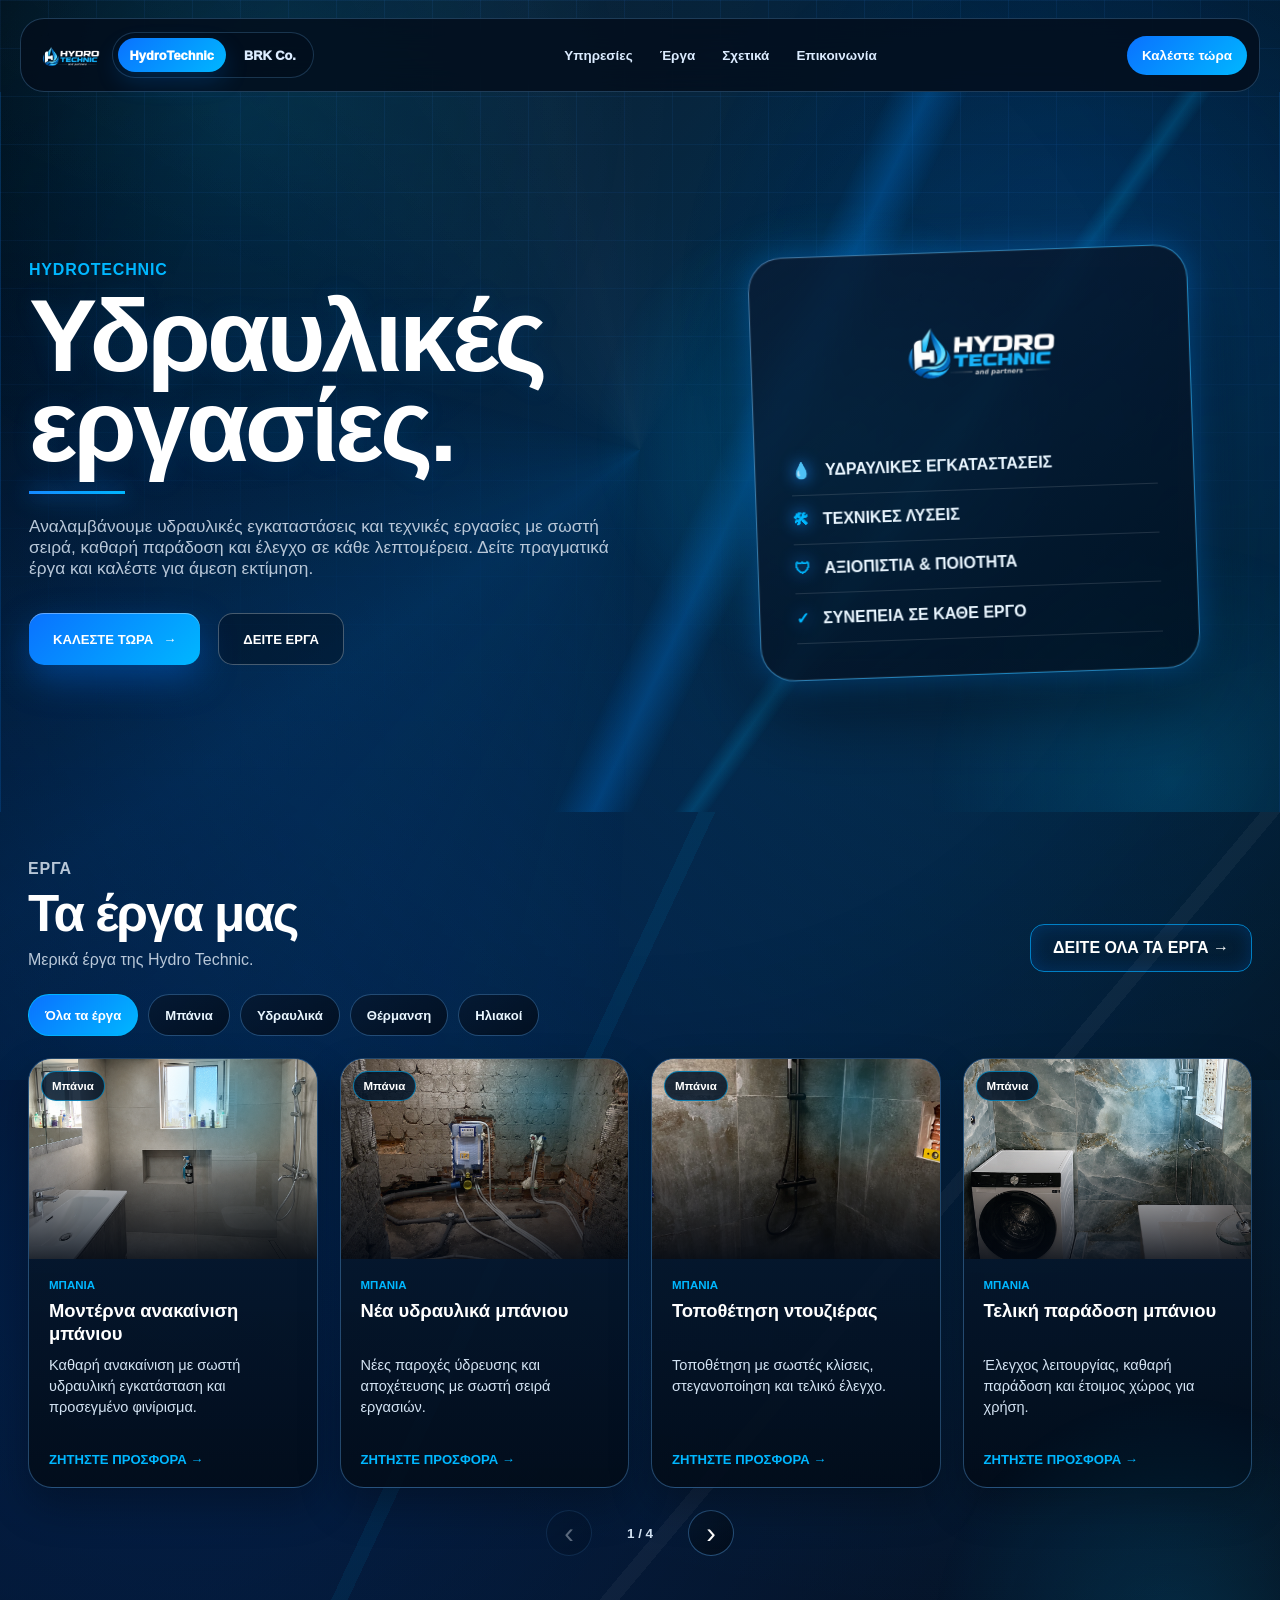
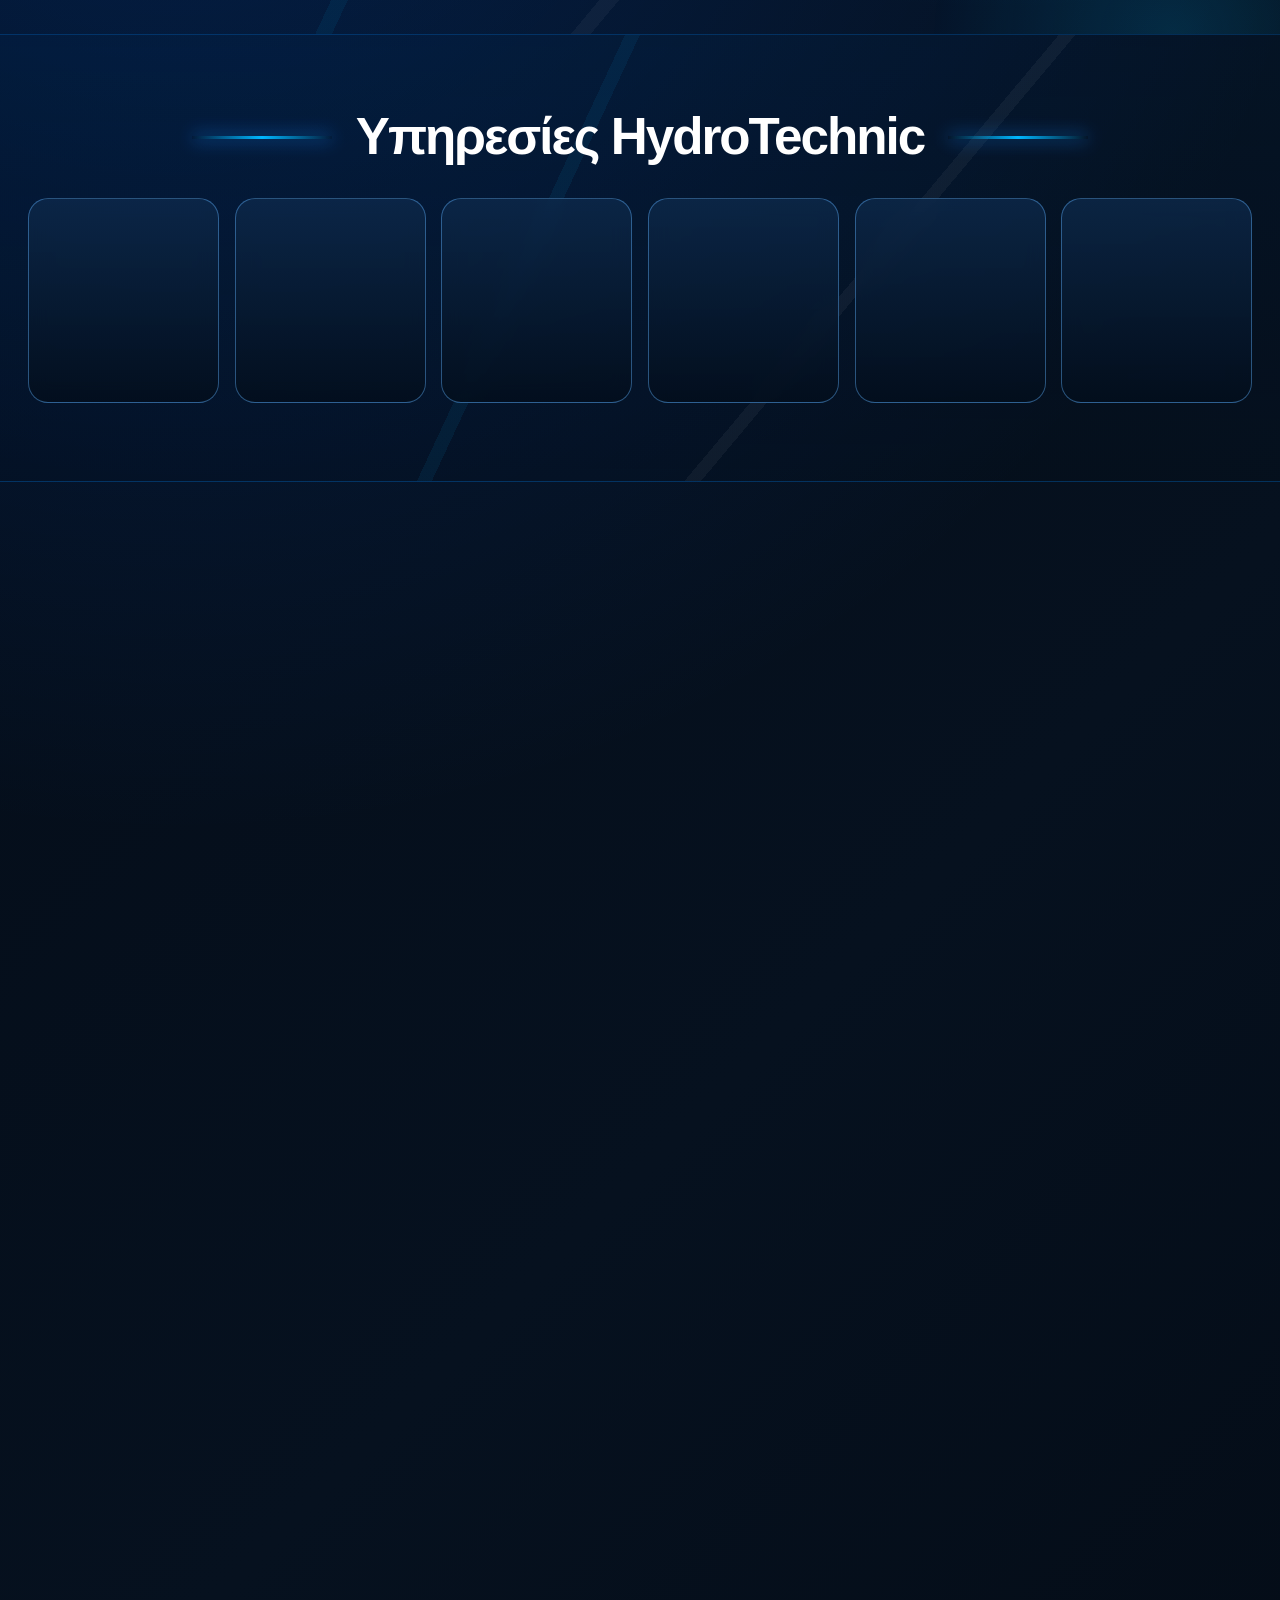
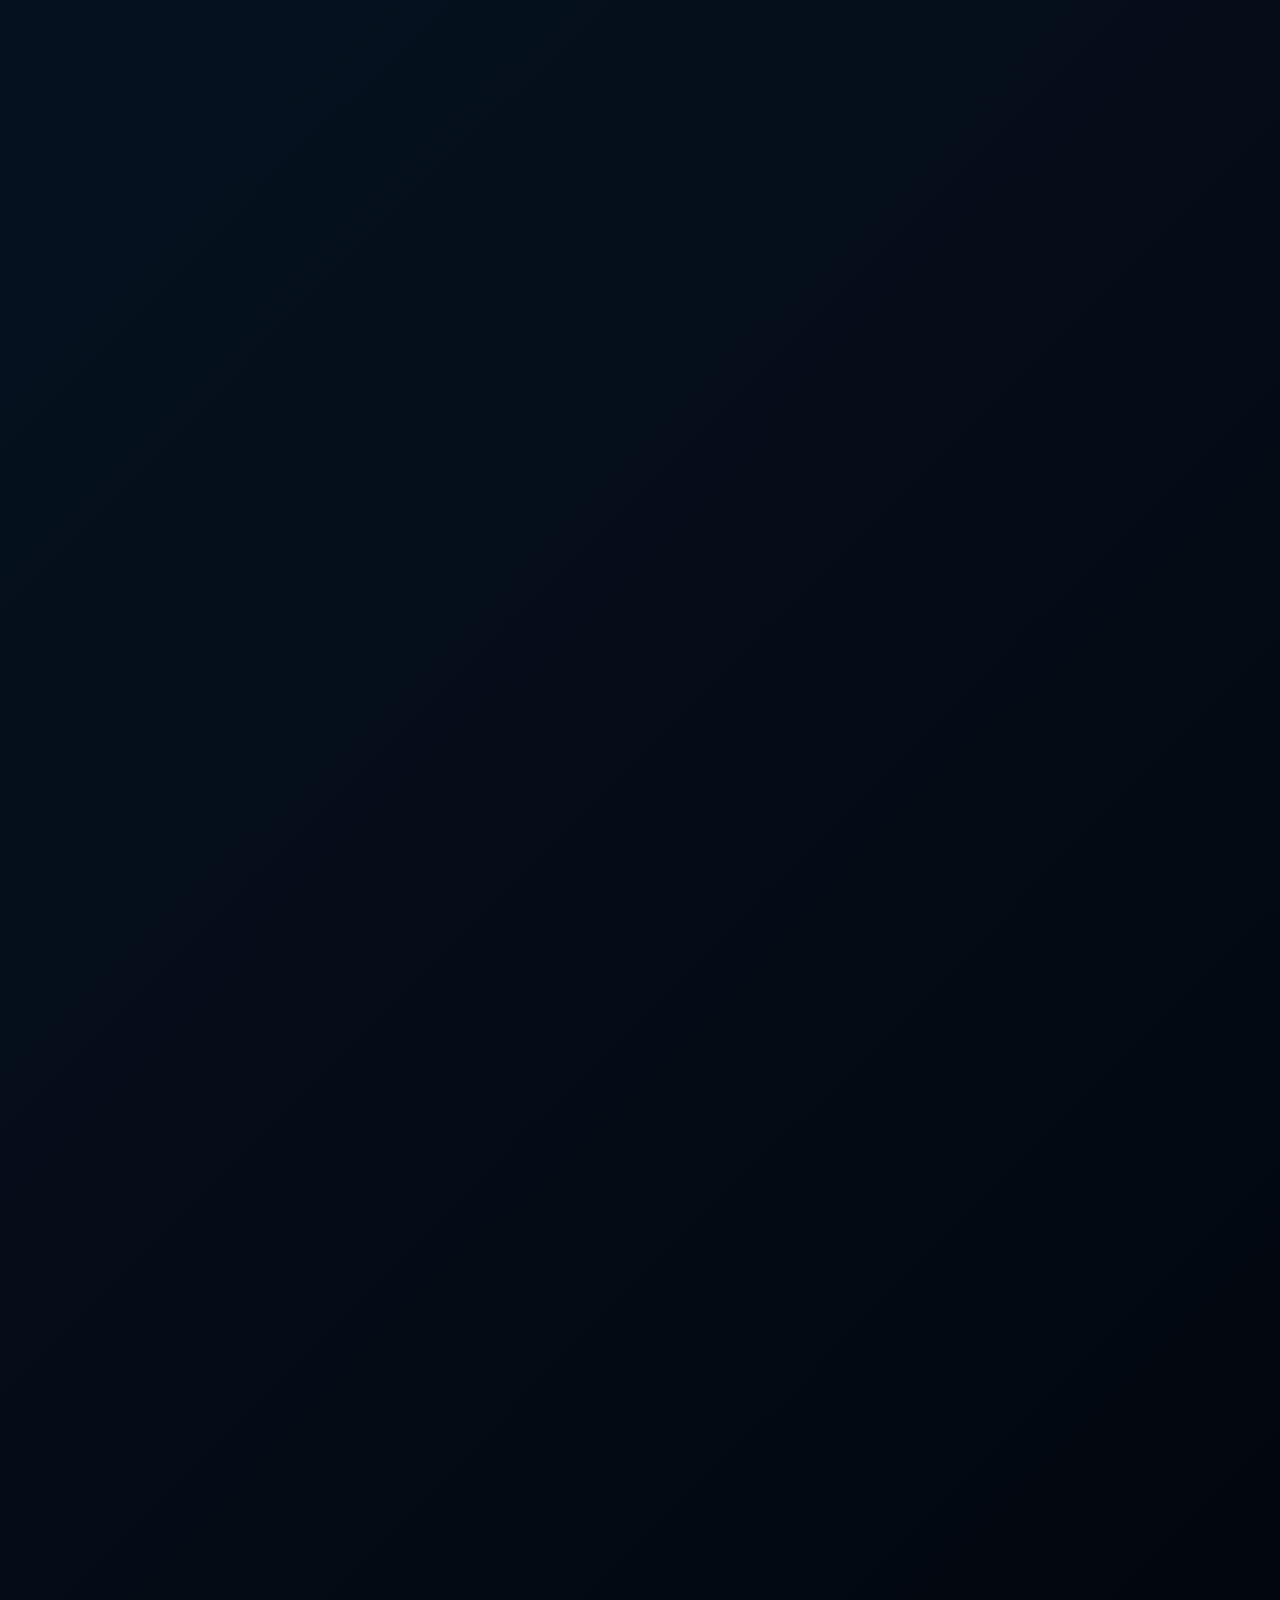
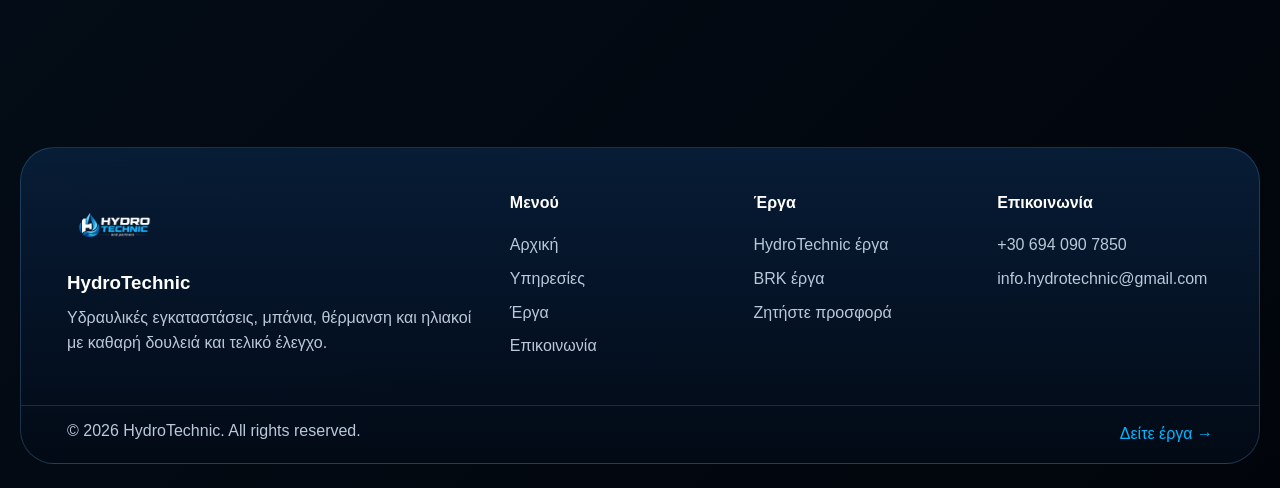
==== commit 2c472a1c: "Update index.html" ====
--- a/index.html
+++ b/index.html
@@ -1,5 +1,31 @@
 <!DOCTYPE html>
 <html lang="el">
+<script type="application/ld+json">
+{
+  "@context": "https://schema.org",
+  "@type": "Plumber",
+  "name": "Hydro Technic",
+  "url": "https://hydrotechnic.site/",
+  "telephone": "+306940907850",
+  "email": "info.hydrotechnic@gmail.com",
+  "areaServed": [
+    "Αθήνα",
+    "Αττική",
+    "Βριλήσσια",
+    "Χαλάνδρι",
+    "Μαρούσι",
+    "Αγία Παρασκευή",
+    "Μελίσσια",
+    "Κηφισιά"
+  ],
+  "sameAs": [
+    "ΒΑΛΕ_ΕΔΩ_ΤΟ_INSTAGRAM_URL",
+    "ΒΑΛΕ_ΕΔΩ_FACEBOOK_URL",
+    "ΒΑΛΕ_ΕΔΩ_TIKTOK_URL"
+  ],
+  "description": "Υδραυλικές εγκαταστάσεις, επισκευές, ανακαινίσεις μπάνιου, θέρμανση, αποχετεύσεις και ηλιακοί θερμοσίφωνες στην Αθήνα και την Αττική."
+}
+</script>
 <head>
   <meta charset="UTF-8" />
   <meta name="viewport" content="width=device-width, initial-scale=1.0" />
@@ -38,6 +64,14 @@
       <a href="index.html#contact">Επικοινωνία</a>
     </nav>
     <a class="clean-call" href="tel:+306940907850">Καλέστε τώρα</a>
+    <title>Υδραυλικός Αθήνα & Αττική | HydroTechnic</title>
+
+<meta name="description"
+content="HydroTechnic – Υδραυλικές εγκαταστάσεις, επισκευές, ανακαινίσεις μπάνιου, θέρμανση και αποχετεύσεις σε Αθήνα και Αττική. Καλέστε 694 090 7850.">
+
+<meta name="robots" content="index, follow">
+
+<link rel="canonical" href="https://hydrotechnic.site/">
   </header>
 
   <main>
